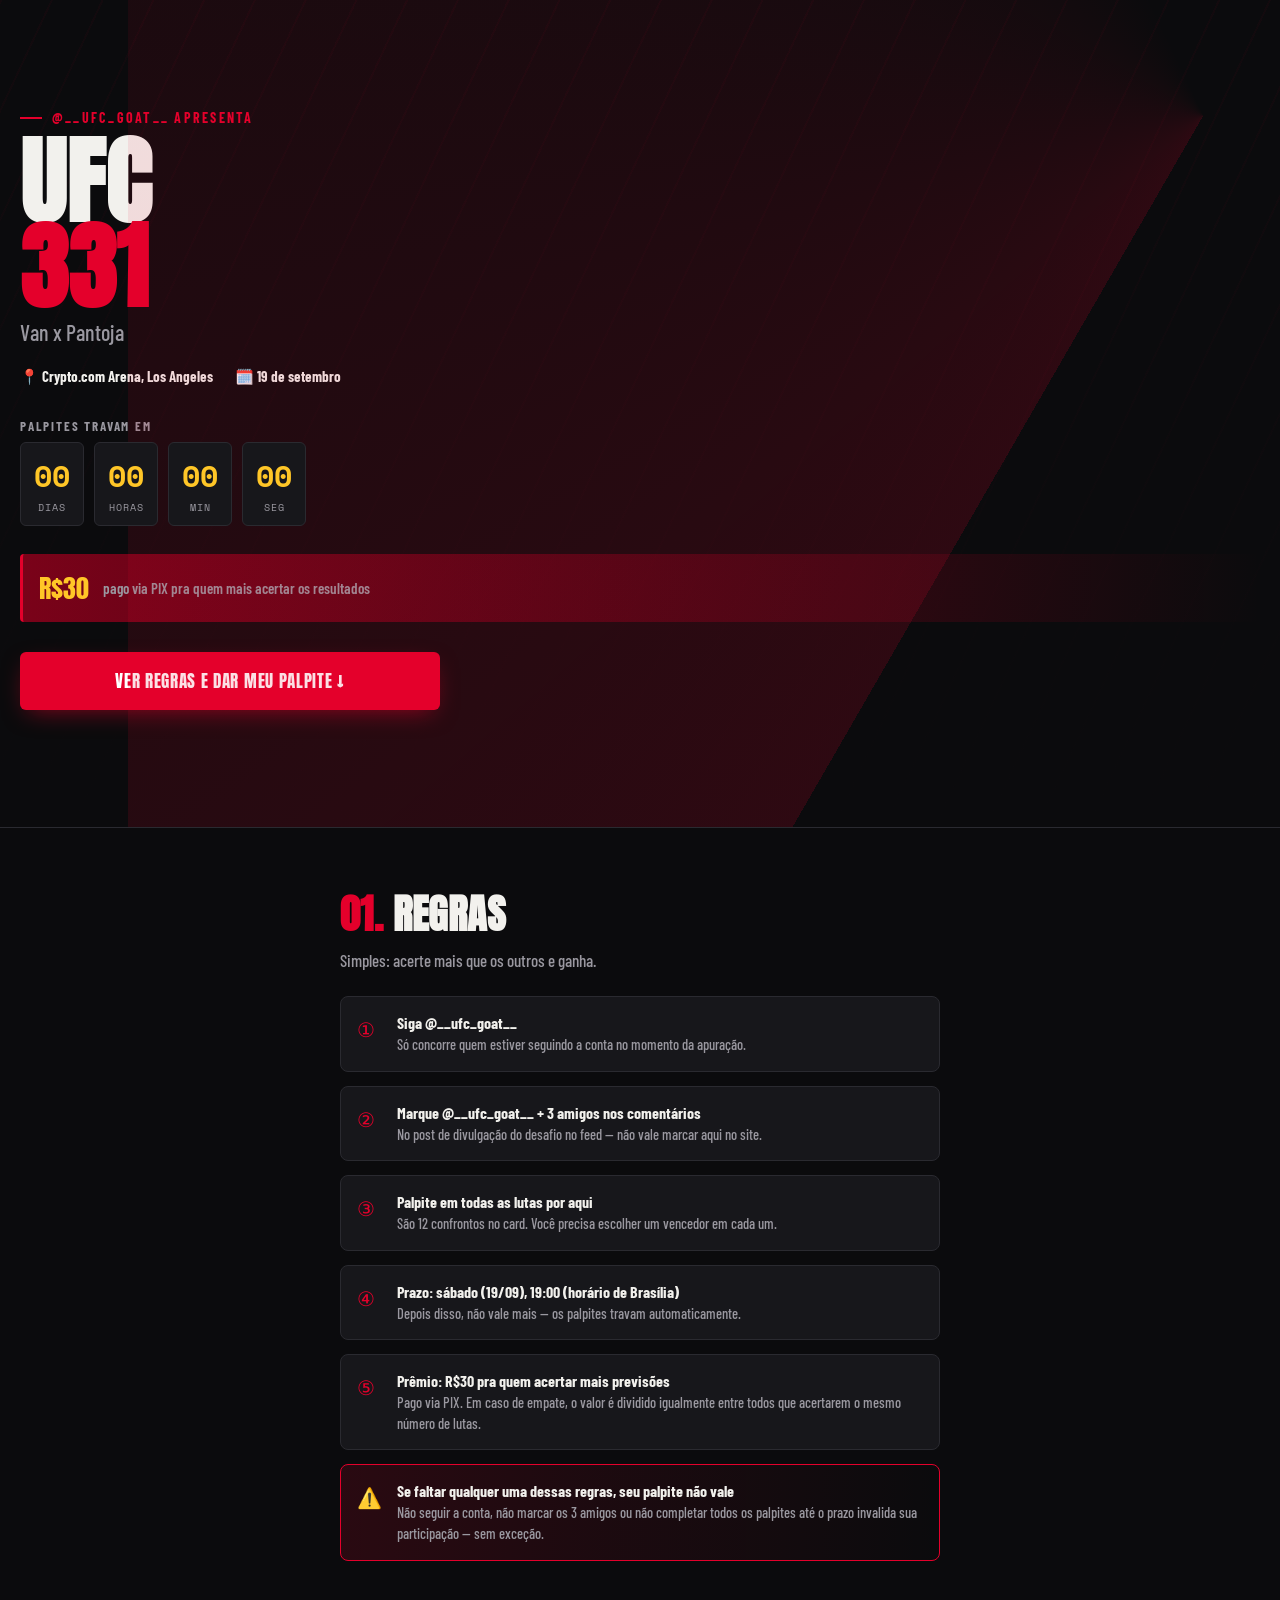
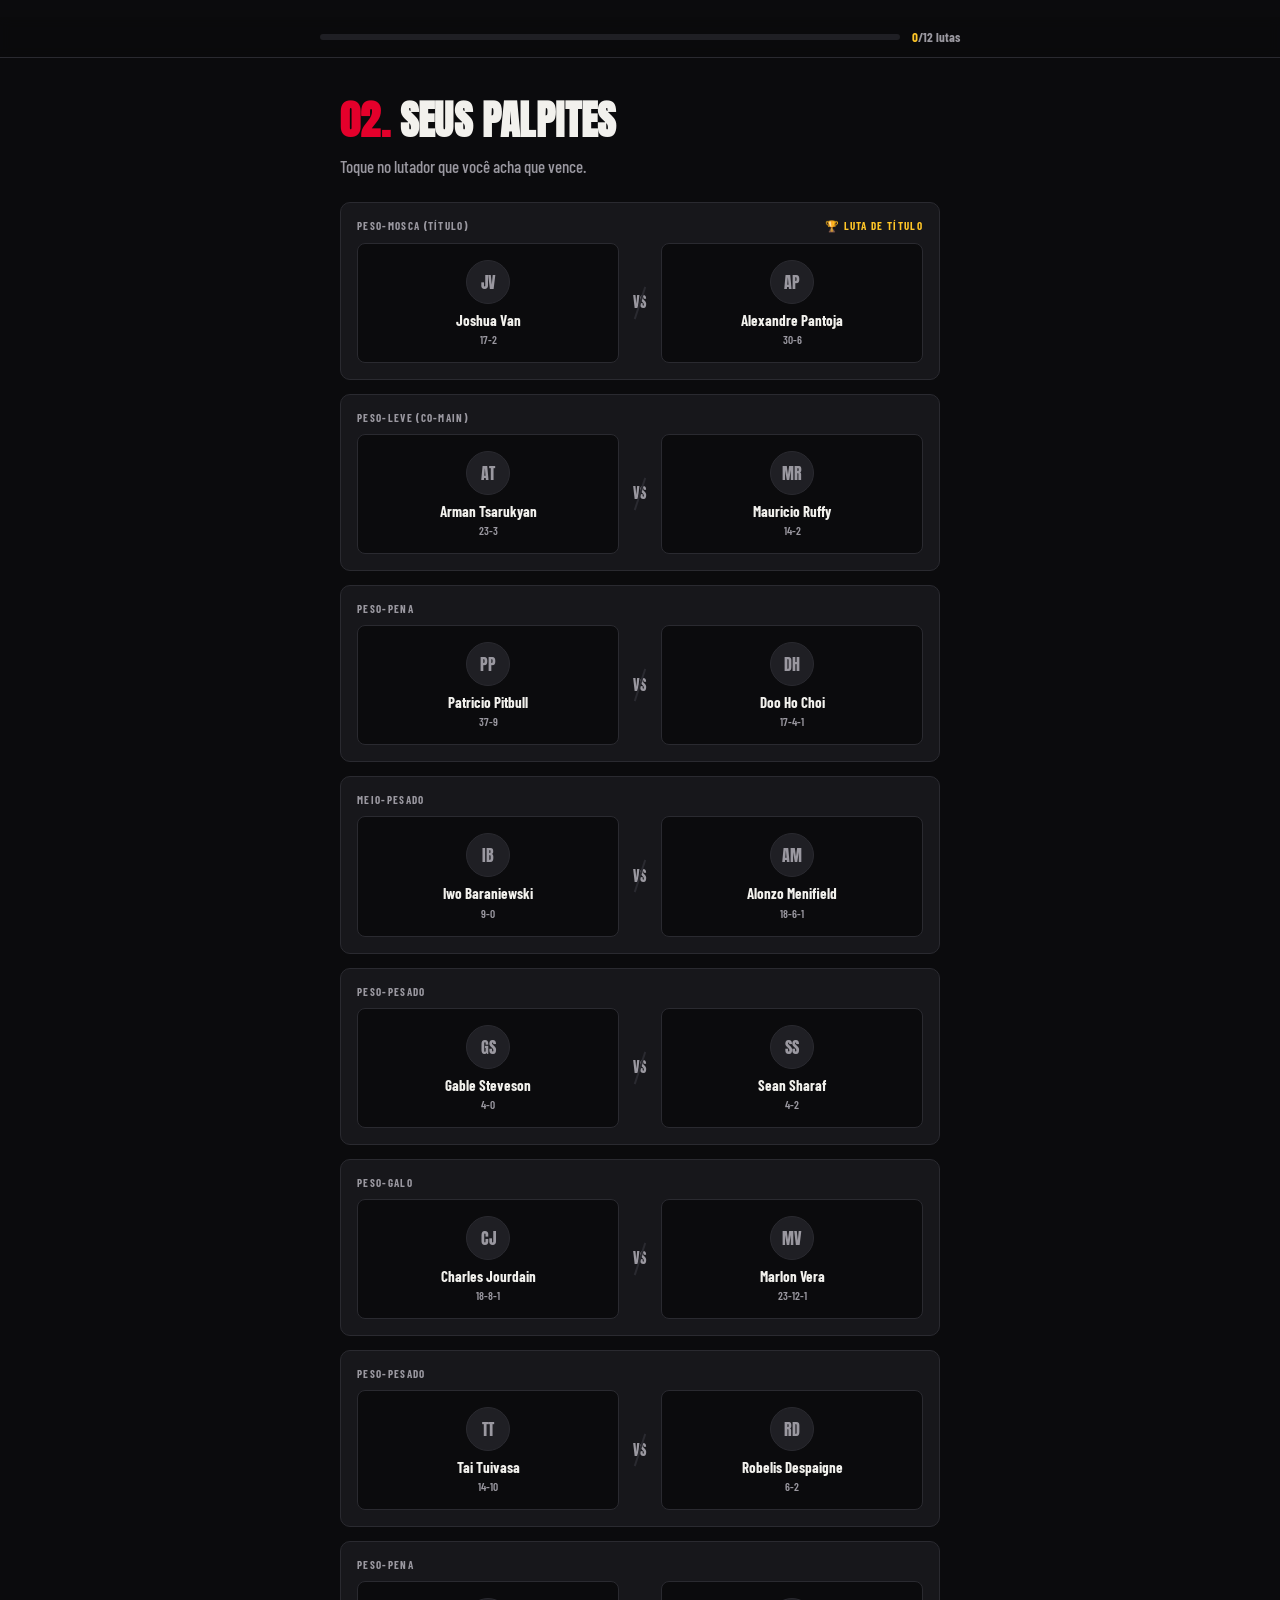
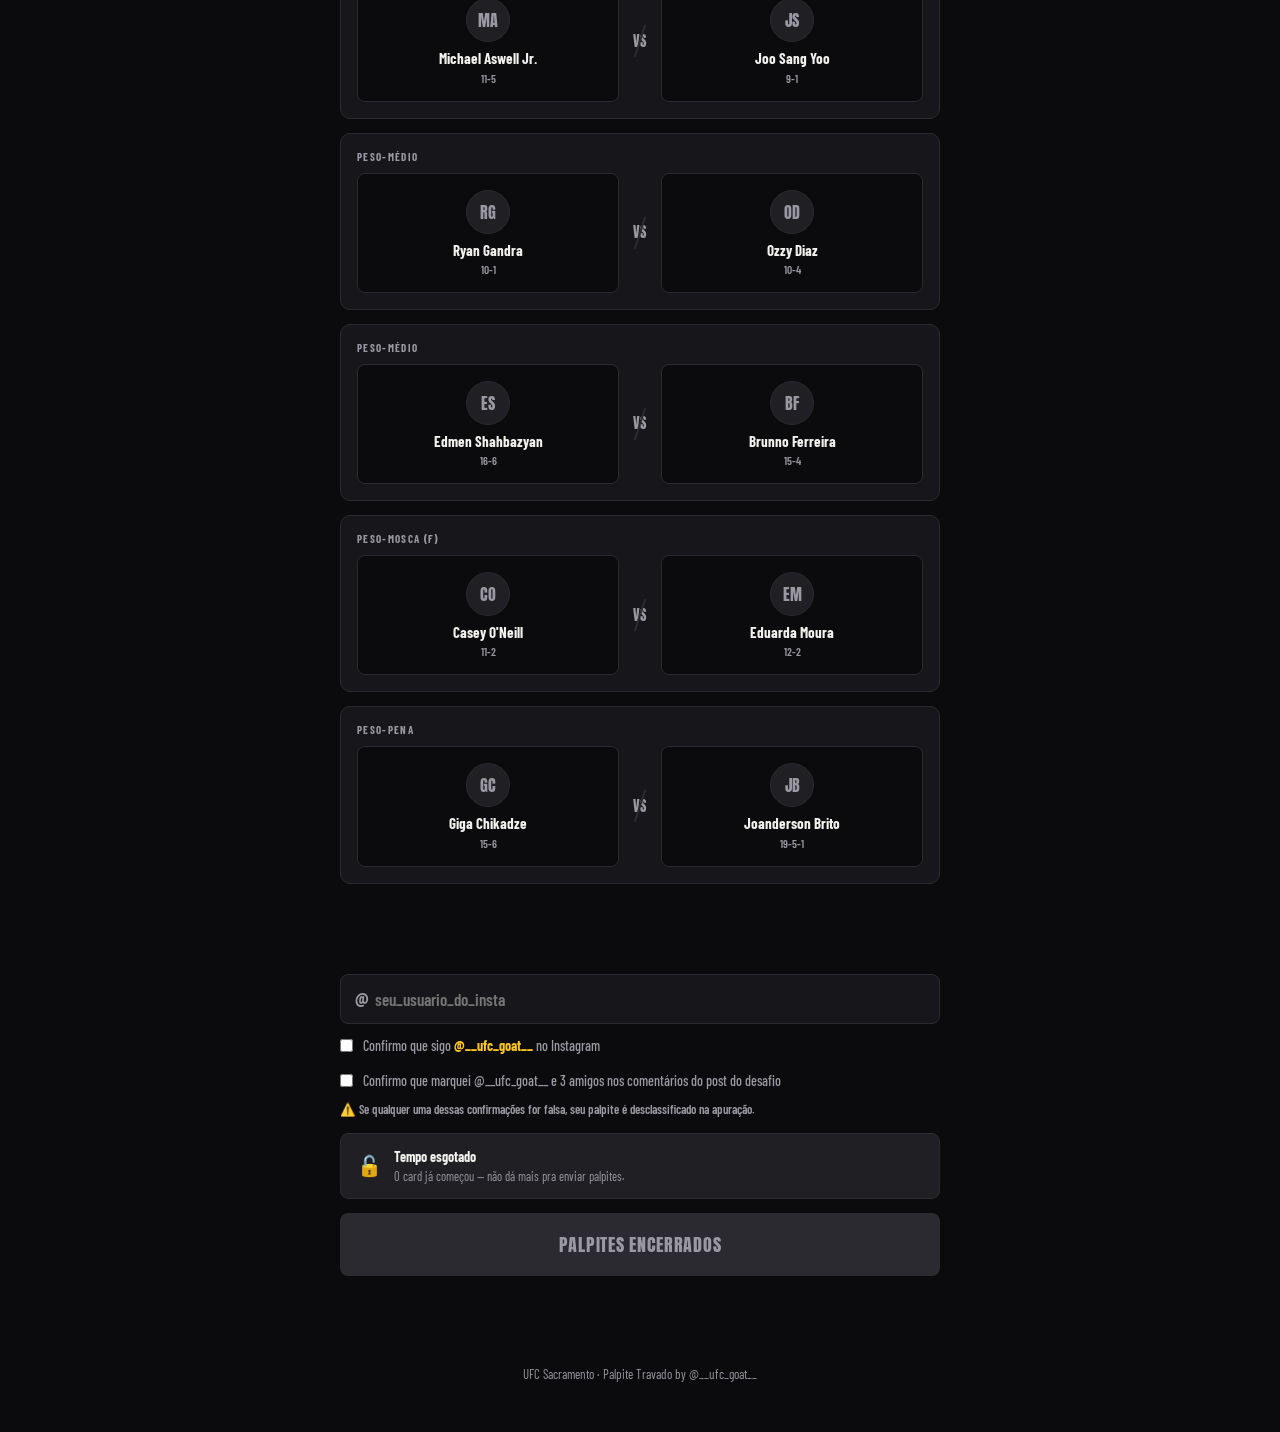
==== index.html @ cd990b6a "ufc 331" ====
<!DOCTYPE html>
<html lang="pt-BR">
<head>
<meta charset="UTF-8">
<meta name="viewport" content="width=device-width, initial-scale=1.0">
<title>UFC Sacramento — Palpite Travado</title>
<link rel="preconnect" href="https://fonts.googleapis.com">
<link href="https://fonts.googleapis.com/css2?family=Anton&family=Barlow+Condensed:wght@400;500;600;700&family=Space+Mono:wght@400;700&display=swap" rel="stylesheet">
<style>
  :root{
    --bg:#0B0B0D;
    --surface:#17171B;
    --surface-raised:#1F1F24;
    --red:#E4002B;
    --red-dim:#7A0219;
    --gold:#FFC627;
    --text:#F2F1ED;
    --text-dim:#9A98A0;
    --border:#2A2A30;
  }
  *{box-sizing:border-box; margin:0; padding:0;}
  html,body{background:var(--bg); color:var(--text); font-family:'Barlow Condensed', sans-serif; overflow-x:hidden;}
  .display{font-family:'Anton', sans-serif; text-transform:uppercase; letter-spacing:0.01em;}
  .mono{font-family:'Space Mono', monospace;}
  .hero{
    position:relative; min-height:92vh; display:flex; flex-direction:column; justify-content:center;
    padding:32px 20px 40px;
    background:
      linear-gradient(180deg, rgba(11,11,13,0.4) 0%, rgba(11,11,13,0.95) 78%, var(--bg) 100%),
      repeating-linear-gradient(115deg, rgba(228,0,43,0.06) 0px, rgba(228,0,43,0.06) 2px, transparent 2px, transparent 46px);
    border-bottom:1px solid var(--border); overflow:hidden;
  }
  .hero::before{
    content:""; position:absolute; top:-40%; right:-30%; width:120%; height:180%;
    background:conic-gradient(from 210deg at 70% 30%, rgba(228,0,43,0.16), transparent 35%);
    pointer-events:none;
  }
  .eyebrow{display:flex; align-items:center; gap:10px; color:var(--red); font-weight:700; font-size:14px; letter-spacing:0.16em; text-transform:uppercase; margin-bottom:14px;}
  .eyebrow::before{content:""; width:22px; height:2px; background:var(--red);}
  .hero h1{font-size:clamp(52px, 15vw, 96px); line-height:0.88; color:var(--text);}
  .hero h1 span{color:var(--red);}
  .hero-sub{font-size:clamp(18px,4.2vw,22px); color:var(--text-dim); margin-top:10px; max-width:480px; font-weight:500;}
  .hero-meta{display:flex; flex-wrap:wrap; gap:10px 22px; margin-top:22px; font-size:15px; color:var(--text-dim); font-weight:600;}
  .hero-meta b{color:var(--text); font-weight:700;}
  .countdown-block{margin-top:32px;}
  .countdown-label{font-size:13px; letter-spacing:0.14em; color:var(--text-dim); text-transform:uppercase; margin-bottom:8px; font-weight:700;}
  .countdown{display:flex; gap:10px;}
  .cd-unit{background:var(--surface); border:1px solid var(--border); border-radius:6px; padding:10px 4px; text-align:center; min-width:64px; position:relative;}
  .cd-unit .num{font-size:30px; font-weight:700; color:var(--gold);}
  .cd-unit .lbl{font-size:10px; color:var(--text-dim); letter-spacing:0.1em; text-transform:uppercase; margin-top:2px;}
  .prize-strip{margin-top:28px; display:flex; align-items:center; gap:14px; background:linear-gradient(90deg, var(--red-dim), transparent); border-left:3px solid var(--red); padding:14px 16px; border-radius:4px;}
  .prize-strip .amt{font-family:'Anton',sans-serif; font-size:26px; color:var(--gold);}
  .prize-strip .txt{font-size:15px; color:var(--text-dim); font-weight:600;}
  .cta-scroll{margin-top:30px; background:var(--red); color:#fff; border:none; border-radius:6px; font-family:'Anton', sans-serif; text-transform:uppercase; letter-spacing:0.04em; font-size:17px; padding:16px 22px; width:100%; max-width:420px; cursor:pointer; transition:transform .15s ease, box-shadow .15s ease; box-shadow:0 8px 24px -8px rgba(228,0,43,0.6);}
  .cta-scroll:active{transform:scale(0.98);}
  .section{padding:56px 20px; max-width:640px; margin:0 auto;}
  .section-title{font-size:clamp(30px,7vw,40px); margin-bottom:6px;}
  .section-title .n{color:var(--red);}
  .section-desc{color:var(--text-dim); font-size:17px; margin-bottom:26px; font-weight:500;}
  .rules-list{list-style:none; display:flex; flex-direction:column; gap:14px;}
  .rules-list li{display:flex; gap:14px; background:var(--surface); border:1px solid var(--border); border-radius:8px; padding:16px;}
  .rules-list .ico{font-family:'Anton',sans-serif; color:var(--red); font-size:20px; min-width:26px;}
  .rules-list .body b{display:block; font-size:16px; margin-bottom:2px; font-weight:700;}
  .rules-list .body span{font-size:14.5px; color:var(--text-dim); font-weight:500; line-height:1.35;}
  .progress-bar-wrap{position:sticky; top:0; z-index:20; background:rgba(11,11,13,0.92); backdrop-filter:blur(6px); padding:12px 20px; border-bottom:1px solid var(--border);}
  .progress-bar-inner{max-width:640px; margin:0 auto; display:flex; align-items:center; gap:12px;}
  .progress-track{flex:1; height:6px; background:var(--surface-raised); border-radius:3px; overflow:hidden;}
  .progress-fill{height:100%; background:linear-gradient(90deg, var(--red), var(--gold)); width:0%; transition:width .3s ease;}
  .progress-count{font-size:13px; font-weight:700; color:var(--text-dim); white-space:nowrap;}
  .progress-count b{color:var(--gold);}
  .fight-card{background:var(--surface); border:1px solid var(--border); border-radius:10px; padding:16px; margin-bottom:14px;}
  .fight-tag{font-size:11px; letter-spacing:0.12em; text-transform:uppercase; color:var(--text-dim); font-weight:700; margin-bottom:10px; display:flex; justify-content:space-between;}
  .fight-tag .title-belt{color:var(--gold);}
  .matchup{display:grid; grid-template-columns:1fr auto 1fr; align-items:center; gap:8px;}
  .fighter{border:1px solid var(--border); background:var(--bg); border-radius:8px; padding:16px 10px; text-align:center; cursor:pointer; transition:all .15s ease; position:relative;}
  .fighter .initial{width:44px; height:44px; border-radius:50%; background:var(--surface-raised); display:flex; align-items:center; justify-content:center; margin:0 auto 8px; font-family:'Anton',sans-serif; font-size:16px; color:var(--text-dim); border:1px solid var(--border);}
  .fighter .name{font-size:15px; font-weight:700; line-height:1.15;}
  .fighter .rec{font-size:11.5px; color:var(--text-dim); margin-top:3px; font-weight:600;}
  .fighter.selected{border-color:var(--red); background:linear-gradient(180deg, rgba(228,0,43,0.14), rgba(228,0,43,0.02));}
  .fighter.selected .initial{background:var(--red); color:#fff; border-color:var(--red);}
  .fighter.selected::after{content:"✓ PALPITE"; position:absolute; top:-9px; left:50%; transform:translateX(-50%); background:var(--red); color:#fff; font-size:9.5px; font-weight:700; letter-spacing:0.08em; padding:2px 7px; border-radius:10px;}
  .vs-divider{font-family:'Anton',sans-serif; font-size:14px; color:var(--text-dim); position:relative; width:26px; height:26px; display:flex; align-items:center; justify-content:center;}
  .vs-slash{position:absolute; width:2px; height:34px; background:var(--border); transform:rotate(18deg); transition:all .2s ease;}
  .fight-card.picked-a .vs-slash{background:var(--red); transform:rotate(18deg) translateX(-6px); box-shadow:0 0 10px rgba(228,0,43,0.6);}
  .fight-card.picked-b .vs-slash{background:var(--red); transform:rotate(18deg) translateX(6px); box-shadow:0 0 10px rgba(228,0,43,0.6);}
  .submit-section{padding:20px; max-width:640px; margin:0 auto 40px;}
  .handle-field{background:var(--surface); border:1px solid var(--border); border-radius:8px; display:flex; align-items:center; padding:0 14px; margin-bottom:12px;}
  .handle-field span{color:var(--text-dim); font-weight:700; font-size:18px;}
  .handle-field input{flex:1; background:transparent; border:none; outline:none; color:var(--text); font-size:17px; padding:14px 6px; font-family:'Barlow Condensed', sans-serif; font-weight:600;}
  .follow-check{display:flex; align-items:flex-start; gap:10px; margin-bottom:16px; font-size:14px; color:var(--text-dim); font-weight:500; line-height:1.4;}
  .follow-check input{margin-top:3px; accent-color:var(--red);}
  .follow-check a{color:var(--gold); font-weight:700; text-decoration:none;}
  .lock-bar{display:flex; align-items:center; gap:12px; background:var(--surface-raised); border:1px solid var(--border); border-radius:8px; padding:14px 16px; margin-bottom:14px; transition:all .25s ease;}
  .lock-bar.locked{border-color:var(--red); background:linear-gradient(90deg, rgba(228,0,43,0.16), transparent);}
  .lock-icon{font-size:20px;}
  .lock-text b{display:block; font-size:14px; font-weight:700;}
  .lock-text span{font-size:12.5px; color:var(--text-dim);}
  .submit-btn{width:100%; background:var(--border); color:var(--text-dim); border:none; border-radius:8px; font-family:'Anton',sans-serif; text-transform:uppercase; letter-spacing:0.04em; font-size:18px; padding:18px; cursor:not-allowed; transition:all .2s ease;}
  .submit-btn.ready{background:var(--red); color:#fff; cursor:pointer; box-shadow:0 8px 24px -8px rgba(228,0,43,0.6);}
  .submit-btn.ready:active{transform:scale(0.98);}
  .confirm-box{display:none; text-align:center; padding:30px 20px; background:var(--surface); border:1px solid var(--red); border-radius:10px; margin-top:16px;}
  .confirm-box.show{display:block;}
  .confirm-box .big{font-family:'Anton',sans-serif; font-size:26px; color:var(--gold); margin-bottom:8px;}
  .confirm-box p{color:var(--text-dim); font-size:15px; margin-bottom:4px;}
  footer{text-align:center; padding:30px 20px 50px; color:var(--text-dim); font-size:13px;}
  .admin-link{display:inline-block; margin-top:14px; color:var(--text-dim); font-size:12px; text-decoration:underline; cursor:pointer; background:none; border:none;}
  .admin-panel{display:none; max-width:640px; margin:0 auto 40px; padding:0 20px;}
  .admin-panel.show{display:block;}
  .admin-panel textarea{width:100%; min-height:200px; background:var(--surface); color:var(--text); border:1px solid var(--border); border-radius:8px; padding:12px; font-family:'Space Mono',monospace; font-size:12px;}
  .admin-panel button{margin-top:10px; background:var(--surface-raised); color:var(--text); border:1px solid var(--border); border-radius:6px; padding:10px 16px; font-weight:700; cursor:pointer; font-family:'Barlow Condensed',sans-serif;}
  .result-fight{background:var(--surface); border:1px solid var(--border); border-radius:8px; padding:12px 14px; margin-bottom:8px;}
  .result-fight .rf-label{font-size:12.5px; color:var(--text-dim); font-weight:700; margin-bottom:8px;}
  .result-options{display:flex; gap:8px;}
  .result-options label{flex:1; display:flex; align-items:center; gap:6px; background:var(--bg); border:1px solid var(--border); border-radius:6px; padding:8px 10px; font-size:14px; font-weight:600; cursor:pointer;}
  .result-options input{accent-color:var(--red);}
  .result-options label.chosen{border-color:var(--gold); color:var(--gold);}
  .ranking-table{width:100%; border-collapse:collapse; font-size:14px; margin-top:10px;}
  .ranking-table th, .ranking-table td{text-align:left; padding:8px 10px; border-bottom:1px solid var(--border);}
  .ranking-table th{color:var(--text-dim); font-size:11.5px; letter-spacing:0.06em; text-transform:uppercase;}
  .ranking-table tr.leader td{color:var(--gold); font-weight:700;}
  .ranking-table tr.dq td{color:var(--text-dim); text-decoration:line-through; opacity:0.6;}
  .ranking-table td.pos{font-family:'Space Mono',monospace;}
  .dq-tag{font-size:10px; background:var(--red-dim); color:#fff; padding:1px 6px; border-radius:8px; margin-left:6px; text-decoration:none; display:inline-block;}
</style>
</head>
<body>

<section class="hero" id="hero">
  <div class="eyebrow">@__ufc_goat__ apresenta</div>
  <h1 class="display" id="eventTitle">UFC<br><span>330</span></h1>
  <div class="hero-sub" id="eventMatchup">Makhachev x Machado Garry</div>
  <div class="hero-meta">
    <span>📍 <b id="eventVenue">Xfinity Mobile Arena, Philadelphia</b></span>
    <span>🗓️ <b id="eventDate">15 de agosto</b></span>
  </div>
  <div class="countdown-block">
    <div class="countdown-label">Palpites travam em</div>
    <div class="countdown mono">
      <div class="cd-unit"><div class="num" id="cd-d">00</div><div class="lbl">dias</div></div>
      <div class="cd-unit"><div class="num" id="cd-h">00</div><div class="lbl">horas</div></div>
      <div class="cd-unit"><div class="num" id="cd-m">00</div><div class="lbl">min</div></div>
      <div class="cd-unit"><div class="num" id="cd-s">00</div><div class="lbl">seg</div></div>
    </div>
  </div>
  <div class="prize-strip">
    <div class="amt" id="prizeAmount">R$500</div>
    <div class="txt">pago via PIX pra quem mais acertar os resultados</div>
  </div>
  <button class="cta-scroll" onclick="document.getElementById('regras').scrollIntoView({behavior:'smooth'})">
    Ver regras e dar meu palpite ↓
  </button>
</section>

<section class="section" id="regras">
  <h2 class="section-title display"><span class="n">01.</span> Regras</h2>
  <p class="section-desc">Simples: acerte mais que os outros e ganha.</p>
  <ul class="rules-list">
    <li><span class="ico">①</span><div class="body"><b>Siga @__ufc_goat__</b><span>Só concorre quem estiver seguindo a conta no momento da apuração.</span></div></li>
    <li><span class="ico">②</span><div class="body"><b>Marque @__ufc_goat__ + 3 amigos nos comentários</b><span>No post de divulgação do desafio no feed — não vale marcar aqui no site.</span></div></li>
    <li><span class="ico">③</span><div class="body"><b>Palpite em todas as lutas por aqui</b><span id="rulesFightCount">São 12 confrontos no card. Você precisa escolher um vencedor em cada um.</span></div></li>
    <li><span class="ico">④</span><div class="body"><b id="rulesDeadlineTitle">Prazo: sábado (15/08), 12:00 (horário de Brasília)</b><span>Depois disso, não vale mais — os palpites travam automaticamente.</span></div></li>
    <li><span class="ico">⑤</span><div class="body"><b id="rulesPrizeTitle">Prêmio: R$30 pra quem acertar mais previsões</b><span>Pago via PIX. Em caso de empate, o valor é dividido igualmente entre todos que acertarem o mesmo número de lutas.</span></div></li>
  </ul>
  <ul class="rules-list" style="margin-top:14px;">
    <li style="border-color:var(--red); background:linear-gradient(90deg, rgba(228,0,43,0.14), transparent);">
      <span class="ico">⚠️</span>
      <div class="body"><b>Se faltar qualquer uma dessas regras, seu palpite não vale</b><span>Não seguir a conta, não marcar os 3 amigos ou não completar todos os palpites até o prazo invalida sua participação — sem exceção.</span></div>
    </li>
  </ul>
</section>

<div class="progress-bar-wrap">
  <div class="progress-bar-inner">
    <div class="progress-track"><div class="progress-fill" id="progressFill"></div></div>
    <div class="progress-count" id="progressCount"><b>0</b>/9 lutas</div>
  </div>
</div>

<section class="section" style="padding-top:32px;">
  <h2 class="section-title display"><span class="n">02.</span> Seus palpites</h2>
  <p class="section-desc">Toque no lutador que você acha que vence.</p>
  <div id="fightsContainer"></div>
</section>

<section class="submit-section">
  <div class="handle-field">
    <span>@</span>
    <input type="text" id="igHandle" placeholder="seu_usuario_do_insta" autocomplete="off">
  </div>
  <label class="follow-check">
    <input type="checkbox" id="followCheck">
    <span>Confirmo que sigo <a href="https://instagram.com/__ufc_goat__" target="_blank">@__ufc_goat__</a> no Instagram</span>
  </label>
  <label class="follow-check">
    <input type="checkbox" id="tagCheck">
    <span>Confirmo que marquei @__ufc_goat__ e 3 amigos nos comentários do post do desafio</span>
  </label>
  <p style="font-size:12.5px; color:var(--text-dim); font-weight:600; margin:-6px 0 16px;">⚠️ Se qualquer uma dessas confirmações for falsa, seu palpite é desclassificado na apuração.</p>
  <div class="lock-bar" id="lockBar">
    <span class="lock-icon" id="lockIcon">🔓</span>
    <div class="lock-text">
      <b id="lockTitle">Faltam palpites</b>
      <span id="lockSub">Escolha um vencedor em cada luta pra destravar o envio</span>
    </div>
  </div>
  <button class="submit-btn" id="submitBtn" disabled>Enviar palpites</button>
  <div class="confirm-box" id="confirmBox">
    <div class="big display">PALPITE TRAVADO ✅</div>
    <p>Boa sorte, <b id="confirmHandle"></b>!</p>
    <p>Guarda o print disso aí — é o seu comprovante.</p>
  </div>
</section>

<footer>
  UFC Sacramento · Palpite Travado by @__ufc_goat__
</footer>

<div class="admin-panel" id="adminPanel">
  <h3 class="section-title display" style="font-size:22px;">Painel do organizador</h3>
  <p class="section-desc" style="font-size:14px;">Os dados ficam salvos na sua planilha do Google Sheets (aba "Palpites"). Essa senha protege o acesso, mas evite compartilhar o link com <code>?admin=1</code> com qualquer pessoa.</p>
  <button onclick="loadAdminData()">Ver todos os palpites (bruto)</button>
  <textarea id="adminOutput" readonly placeholder="Clique em carregar..."></textarea>
  <h4 class="display" style="font-size:18px; margin-top:26px; margin-bottom:4px;">Resultados oficiais</h4>
  <p style="font-size:13.5px; color:var(--text-dim); margin-bottom:12px;">Depois que as lutas acabarem, marque quem venceu cada uma. Só assim dá pra calcular o ranking.</p>
  <div id="resultsForm"></div>
  <button onclick="saveResults()">Salvar resultados</button>
  <button onclick="calcRanking()" style="margin-left:8px;">Calcular ranking</button>
  <div id="rankingOutput" style="margin-top:16px;"></div>
</div>

<script>
const WEBAPP_URL = "https://script.google.com/macros/s/AKfycbx7gQR0kDe4og_hTSI0nroUQ88uL6zNIYvV-0Fi9tVPgYd5tAWsDS9T-tZdRWZq1wlkOw/exec";


const EVENT = {
  id: "UFC331",
  titleLine1: "UFC",
  titleLine2: "331",
  matchupLabel: "Van x Pantoja",
  venue: "Crypto.com Arena, Los Angeles",
  dateLabel: "19 de setembro",
  lockTimestamp: "2026-09-19T22:00:00Z", // sábado 19/09, 19h de Brasília (6pm ET, início dos prelims)
  deadlineLabel: "sábado (19/09), 19:00 (horário de Brasília)",
  prizeAmount: "R$30",
  adminPinHash: "a4c42a3f5f7103ddb1042c34864a1bd8e7854308d80ab8b4bf41eb46ad62b3dc",
  fights: [
    { id:"f1",  title:true,  weight:"Peso-Mosca (Título)",   a:{name:"Joshua Van", rec:"17-2"},           b:{name:"Alexandre Pantoja", rec:"30-6"} },
    { id:"f2",  title:false, weight:"Peso-Leve (Co-Main)",   a:{name:"Arman Tsarukyan", rec:"23-3"},      b:{name:"Mauricio Ruffy", rec:"14-2"} },
    { id:"f3",  title:false, weight:"Peso-Pena",             a:{name:"Patricio Pitbull", rec:"37-9"},     b:{name:"Doo Ho Choi", rec:"17-4-1"} },
    { id:"f4",  title:false, weight:"Meio-Pesado",           a:{name:"Iwo Baraniewski", rec:"9-0"},       b:{name:"Alonzo Menifield", rec:"18-6-1"} },
    { id:"f5",  title:false, weight:"Peso-Pesado",           a:{name:"Gable Steveson", rec:"4-0"},        b:{name:"Sean Sharaf", rec:"4-2"} },
    { id:"f6",  title:false, weight:"Peso-Galo",             a:{name:"Charles Jourdain", rec:"18-8-1"},   b:{name:"Marlon Vera", rec:"23-12-1"} },
    { id:"f7",  title:false, weight:"Peso-Pesado",           a:{name:"Tai Tuivasa", rec:"14-10"},         b:{name:"Robelis Despaigne", rec:"6-2"} },
    { id:"f8",  title:false, weight:"Peso-Pena",             a:{name:"Michael Aswell Jr.", rec:"11-5"},   b:{name:"Joo Sang Yoo", rec:"9-1"} },
    { id:"f9",  title:false, weight:"Peso-Médio",            a:{name:"Ryan Gandra", rec:"10-1"},          b:{name:"Ozzy Diaz", rec:"10-4"} },
    { id:"f10", title:false, weight:"Peso-Médio",            a:{name:"Edmen Shahbazyan", rec:"16-6"},     b:{name:"Brunno Ferreira", rec:"15-4"} },
    { id:"f11", title:false, weight:"Peso-Mosca (F)",        a:{name:"Casey O'Neill", rec:"11-2"},        b:{name:"Eduarda Moura", rec:"12-2"} },
    { id:"f12", title:false, weight:"Peso-Pena",             a:{name:"Giga Chikadze", rec:"15-6"},        b:{name:"Joanderson Brito", rec:"19-5-1"} }
  ]
};

document.getElementById('eventTitle').innerHTML = EVENT.titleLine1 + '<br><span>' + EVENT.titleLine2 + '</span>';
document.getElementById('eventMatchup').textContent = EVENT.matchupLabel;
document.getElementById('eventVenue').textContent = EVENT.venue;
document.getElementById('eventDate').textContent = EVENT.dateLabel;
document.getElementById('prizeAmount').textContent = EVENT.prizeAmount;
document.getElementById('rulesFightCount').textContent = 'São ' + EVENT.fights.length + ' confrontos no card. Você precisa escolher um vencedor em cada um.';
document.getElementById('rulesDeadlineTitle').textContent = 'Prazo: ' + EVENT.deadlineLabel;
document.getElementById('rulesPrizeTitle').textContent = 'Prêmio: ' + EVENT.prizeAmount + ' pra quem acertar mais previsões';
document.getElementById('progressCount').innerHTML = '<b>0</b>/' + EVENT.fights.length + ' lutas';

if(WEBAPP_URL.includes('COLE_AQUI')){
  console.warn('⚠️ WEBAPP_URL não configurada.');
}

function initials(name){
  return name.split(' ').map(w=>w[0]).slice(0,2).join('').toUpperCase();
}

function tickCountdown(){
  const target = new Date(EVENT.lockTimestamp).getTime();
  const now = Date.now();
  const diff = Math.max(0, target - now);
  const d = Math.floor(diff/86400000);
  const h = Math.floor((diff%86400000)/3600000);
  const m = Math.floor((diff%3600000)/60000);
  const s = Math.floor((diff%60000)/1000);
  document.getElementById('cd-d').textContent = String(d).padStart(2,'0');
  document.getElementById('cd-h').textContent = String(h).padStart(2,'0');
  document.getElementById('cd-m').textContent = String(m).padStart(2,'0');
  document.getElementById('cd-s').textContent = String(s).padStart(2,'0');
  if(diff<=0) lockEverything();
}
let locked = Date.now() > new Date(EVENT.lockTimestamp).getTime();

setInterval(tickCountdown, 1000);
tickCountdown();

function lockEverything(){
  locked = true;
  document.querySelectorAll('.fighter').forEach(f=>f.style.pointerEvents='none');
  const btn = document.getElementById('submitBtn');
  btn.disabled = true;
  btn.textContent = 'Palpites encerrados';
  document.getElementById('lockTitle').textContent = 'Tempo esgotado';
  document.getElementById('lockSub').textContent = 'O card já começou — não dá mais pra enviar palpites.';
}

const picks = {};
const container = document.getElementById('fightsContainer');

EVENT.fights.forEach(fight=>{
  const card = document.createElement('div');
  card.className = 'fight-card';
  card.id = 'card-' + fight.id;
  card.innerHTML = `
    <div class="fight-tag">
      <span>${fight.weight}</span>
      <span class="${fight.title ? 'title-belt' : ''}">${fight.title ? '🏆 LUTA DE TÍTULO' : ''}</span>
    </div>
    <div class="matchup">
      <div class="fighter" data-fight="${fight.id}" data-side="a">
        <div class="initial">${initials(fight.a.name)}</div>
        <div class="name">${fight.a.name}</div>
        <div class="rec">${fight.a.rec || ''}</div>
      </div>
      <div class="vs-divider display">
        <div class="vs-slash"></div>
        VS
      </div>
      <div class="fighter" data-fight="${fight.id}" data-side="b">
        <div class="initial">${initials(fight.b.name)}</div>
        <div class="name">${fight.b.name}</div>
        <div class="rec">${fight.b.rec || ''}</div>
      </div>
    </div>
  `;
  container.appendChild(card);
});

container.addEventListener('click', (e)=>{
  if(locked) return;
  const fighterEl = e.target.closest('.fighter');
  if(!fighterEl) return;
  const fightId = fighterEl.dataset.fight;
  const side = fighterEl.dataset.side;
  picks[fightId] = side;

  const card = document.getElementById('card-' + fightId);
  card.querySelectorAll('.fighter').forEach(f=>f.classList.remove('selected'));
  fighterEl.classList.add('selected');
  card.classList.remove('picked-a','picked-b');
  card.classList.add(side === 'a' ? 'picked-a' : 'picked-b');

  updateProgress();
});

function updateProgress(){
  const total = EVENT.fights.length;
  const done = Object.keys(picks).length;
  document.getElementById('progressFill').style.width = (done/total*100) + '%';
  document.getElementById('progressCount').innerHTML = '<b>' + done + '</b>/' + total + ' lutas';
  updateLockState();
}

function updateLockState(){
  const total = EVENT.fights.length;
  const done = Object.keys(picks).length;
  const handle = document.getElementById('igHandle').value.trim();
  const follows = document.getElementById('followCheck').checked;
  const tagged = document.getElementById('tagCheck').checked;
  const allPicked = done === total;

  const lockBar = document.getElementById('lockBar');
  const lockIcon = document.getElementById('lockIcon');
  const lockTitle = document.getElementById('lockTitle');
  const lockSub = document.getElementById('lockSub');
  const btn = document.getElementById('submitBtn');

  if(!allPicked){
    lockBar.classList.remove('locked');
    lockIcon.textContent = '🔓';
    lockTitle.textContent = 'Faltam palpites';
    lockSub.textContent = (total-done) + ' luta(s) sem palpite ainda';
    btn.classList.remove('ready'); btn.disabled = true; btn.textContent = 'Enviar palpites';
    return;
  }
  if(!handle || !follows || !tagged){
    lockBar.classList.remove('locked');
    lockIcon.textContent = '🔓';
    lockTitle.textContent = 'Quase lá';
    lockSub.textContent = !handle ? 'Coloca seu @ do Instagram' : (!follows ? 'Confirma que segue @__ufc_goat__' : 'Confirma que marcou @__ufc_goat__ e 3 amigos nos comentários');
    btn.classList.remove('ready'); btn.disabled = true; btn.textContent = 'Enviar palpites';
    return;
  }
  lockBar.classList.add('locked');
  lockIcon.textContent = '🔒';
  lockTitle.textContent = 'Palpites travados';
  lockSub.textContent = 'Tudo pronto — hora de enviar';
  btn.classList.add('ready'); btn.disabled = locked; btn.textContent = 'Enviar palpites';
}

document.getElementById('igHandle').addEventListener('input', updateLockState);
document.getElementById('followCheck').addEventListener('change', updateLockState);
document.getElementById('tagCheck').addEventListener('change', updateLockState);

document.getElementById('submitBtn').addEventListener('click', async ()=>{
  if(locked) return;
  const handleRaw = document.getElementById('igHandle').value.trim().replace(/^@/,'');
  const btn = document.getElementById('submitBtn');
  btn.disabled = true;
  btn.textContent = 'Enviando...';

  const entry = {
    handle: handleRaw,
    event: EVENT.id,
    picks: picks,
    confirmouSeguir: document.getElementById('followCheck').checked,
    confirmouMarcarAmigos: document.getElementById('tagCheck').checked,
    submittedAt: new Date().toISOString()
  };

  try{
    const res = await fetch(WEBAPP_URL, {
      method: 'POST',
      headers: { 'Content-Type': 'text/plain;charset=utf-8' },
      body: JSON.stringify({ action: 'palpite', ...entry })
    });
    const json = await res.json();
    if(!json.ok) throw new Error(json.error || 'Falha ao salvar');

    document.getElementById('confirmHandle').textContent = '@' + handleRaw;
    const confirmBox = document.getElementById('confirmBox');
    confirmBox.querySelector('.big').textContent = json.updated ? 'PALPITE ATUALIZADO ✅' : 'PALPITE TRAVADO ✅';
    confirmBox.classList.add('show');
    confirmBox.scrollIntoView({behavior:'smooth', block:'center'});
    btn.textContent = json.updated ? 'Palpite atualizado ✅' : 'Palpite enviado ✅';
  }catch(err){
    btn.disabled = false;
    btn.textContent = 'Enviar palpites';
    alert('Deu ruim ao salvar. Tenta de novo em alguns segundos.');
    console.error(err);
  }
});

let adminUnlocked = false;
let adminSecret = null;

async function sha256(text){
  const buf = await crypto.subtle.digest('SHA-256', new TextEncoder().encode(text));
  return Array.from(new Uint8Array(buf)).map(x=>x.toString(16).padStart(2,'0')).join('');
}

function initAdminAccess(){
  const params = new URLSearchParams(window.location.search);
  if(params.get('admin') !== '1') return;

  const footer = document.querySelector('footer');
  const btn = document.createElement('button');
  btn.className = 'admin-link';
  btn.textContent = 'painel do organizador';
  btn.onclick = toggleAdmin;
  footer.appendChild(document.createElement('br'));
  footer.appendChild(btn);
}
initAdminAccess();

async function toggleAdmin(){
  const panel = document.getElementById('adminPanel');
  if(panel.classList.contains('show')){
    panel.classList.remove('show');
    return;
  }
  if(!adminUnlocked){
    const attempt = prompt('Senha do painel do organizador:');
    if(attempt === null) return;
    const attemptHash = await sha256(attempt);
    if(attemptHash !== EVENT.adminPinHash){
      alert('Senha incorreta.');
      return;
    }
    adminUnlocked = true;
    adminSecret = attempt;
  }
  panel.classList.add('show');
  renderResultsForm();
}

function renderResultsForm(){
  const form = document.getElementById('resultsForm');
  form.innerHTML = EVENT.fights.map(f => `
    <div class="result-fight">
      <div class="rf-label">${f.weight}${f.title ? ' · TÍTULO' : ''}</div>
      <div class="result-options" id="result-${f.id}">
        <label data-side="a"><input type="radio" name="result-${f.id}" value="a"> ${f.a.name}</label>
        <label data-side="b"><input type="radio" name="result-${f.id}" value="b"> ${f.b.name}</label>
      </div>
    </div>
  `).join('');

  form.querySelectorAll('.result-options').forEach(group=>{
    group.addEventListener('change', (e)=>{
      group.querySelectorAll('label').forEach(l=>l.classList.remove('chosen'));
      e.target.closest('label').classList.add('chosen');
    });
  });

  fetch(`${WEBAPP_URL}?action=resultados&secret=${encodeURIComponent(adminSecret)}`)
    .then(r=>r.json())
    .then(json=>{
      if(!json.results) return;
      Object.keys(json.results).forEach(fightId=>{
        const input = form.querySelector(`input[name="result-${fightId}"][value="${json.results[fightId]}"]`);
        if(input){ input.checked = true; input.closest('label').classList.add('chosen'); }
      });
    }).catch(()=>{});
}

async function saveResults(){
  if(!adminUnlocked){ alert('Acesso não autorizado.'); return; }
  const results = {};
  EVENT.fights.forEach(f=>{
    const checked = document.querySelector(`input[name="result-${f.id}"]:checked`);
    if(checked) results[f.id] = checked.value;
  });
  try{
    const res = await fetch(WEBAPP_URL, {
      method: 'POST',
      headers: { 'Content-Type': 'text/plain;charset=utf-8' },
      body: JSON.stringify({ action: 'resultados', secret: adminSecret, results })
    });
    const json = await res.json();
    if(!json.ok) throw new Error(json.error || 'Falha ao salvar');
    alert('Resultados salvos: ' + Object.keys(results).length + '/' + EVENT.fights.length + ' lutas.');
  }catch(err){
    alert('Erro ao salvar resultados: ' + err);
  }
}

async function calcRanking(){
  if(!adminUnlocked){ alert('Acesso não autorizado.'); return; }
  const out = document.getElementById('rankingOutput');
  out.innerHTML = 'Calculando...';

  let results;
  try{
    const r = await fetch(`${WEBAPP_URL}?action=resultados&secret=${encodeURIComponent(adminSecret)}`);
    const json = await r.json();
    results = json.results || {};
  }catch(e){ results = {}; }

  const resolvedCount = Object.keys(results).length;
  if(resolvedCount === 0){
    out.innerHTML = '<p style="color:var(--text-dim); font-size:14px;">Nenhum resultado salvo ainda. Preencha e clique em "Salvar resultados" primeiro.</p>';
    return;
  }

  let entries;
  try{
    const r = await fetch(`${WEBAPP_URL}?action=palpites&secret=${encodeURIComponent(adminSecret)}`);
    const json = await r.json();
    entries = (json.entries || []).filter(e => e.event === EVENT.id);
  }catch(e){ entries = []; }

  if(entries.length === 0){
    out.innerHTML = '<p style="color:var(--text-dim); font-size:14px;">Nenhum palpite encontrado.</p>';
    return;
  }

  const scored = entries.map(entry=>{
    let acertos = 0;
    EVENT.fights.forEach(f=>{
      if(results[f.id] && entry.picks[f.id] === results[f.id]) acertos++;
    });
    const desqualificado = !entry.confirmouSeguir || !entry.confirmouMarcarAmigos;
    return { handle: entry.handle, acertos, desqualificado, totalLutas: EVENT.fights.length };
  });

  scored.sort((a,b)=> b.acertos - a.acertos);

  const maxAcertos = scored.filter(s=>!s.desqualificado).reduce((m,s)=>Math.max(m,s.acertos), -1);

  let html = `<p style="font-size:13px; color:var(--text-dim); margin-bottom:8px;">
    ${resolvedCount}/${EVENT.fights.length} lutas com resultado salvo ${resolvedCount < EVENT.fights.length ? '— ranking ainda parcial' : ''}
  </p>`;
  html += '<table class="ranking-table"><thead><tr><th>#</th><th>@Instagram</th><th>Acertos</th><th></th></tr></thead><tbody>';
  scored.forEach((s, i)=>{
    const isLeader = !s.desqualificado && s.acertos === maxAcertos && maxAcertos >= 0;
    html += `<tr class="${s.desqualificado ? 'dq' : (isLeader ? 'leader' : '')}">
      <td class="pos">${i+1}</td>
      <td>@${s.handle}${s.desqualificado ? '<span class="dq-tag">desclassificado</span>' : ''}</td>
      <td>${s.acertos}/${s.totalLutas}</td>
      <td>${isLeader ? '🏆' : ''}</td>
    </tr>`;
  });
  html += '</tbody></table>';
  out.innerHTML = html;
}

async function loadAdminData(){
  if(!adminUnlocked){ alert('Acesso não autorizado.'); return; }
  const out = document.getElementById('adminOutput');
  out.value = 'Carregando...';
  try{
    const r = await fetch(`${WEBAPP_URL}?action=palpites&secret=${encodeURIComponent(adminSecret)}`);
    const json = await r.json();
    const entries = (json.entries || []).filter(e => e.event === EVENT.id);
    if(entries.length === 0){
      out.value = 'Nenhum palpite encontrado ainda para ' + EVENT.id + '.';
      return;
    }
    out.value = entries.map(e=>JSON.stringify(e)).join('\n\n');
  }catch(err){
    out.value = 'Erro ao carregar: ' + err;
  }
}
</script>
</body>
</html>
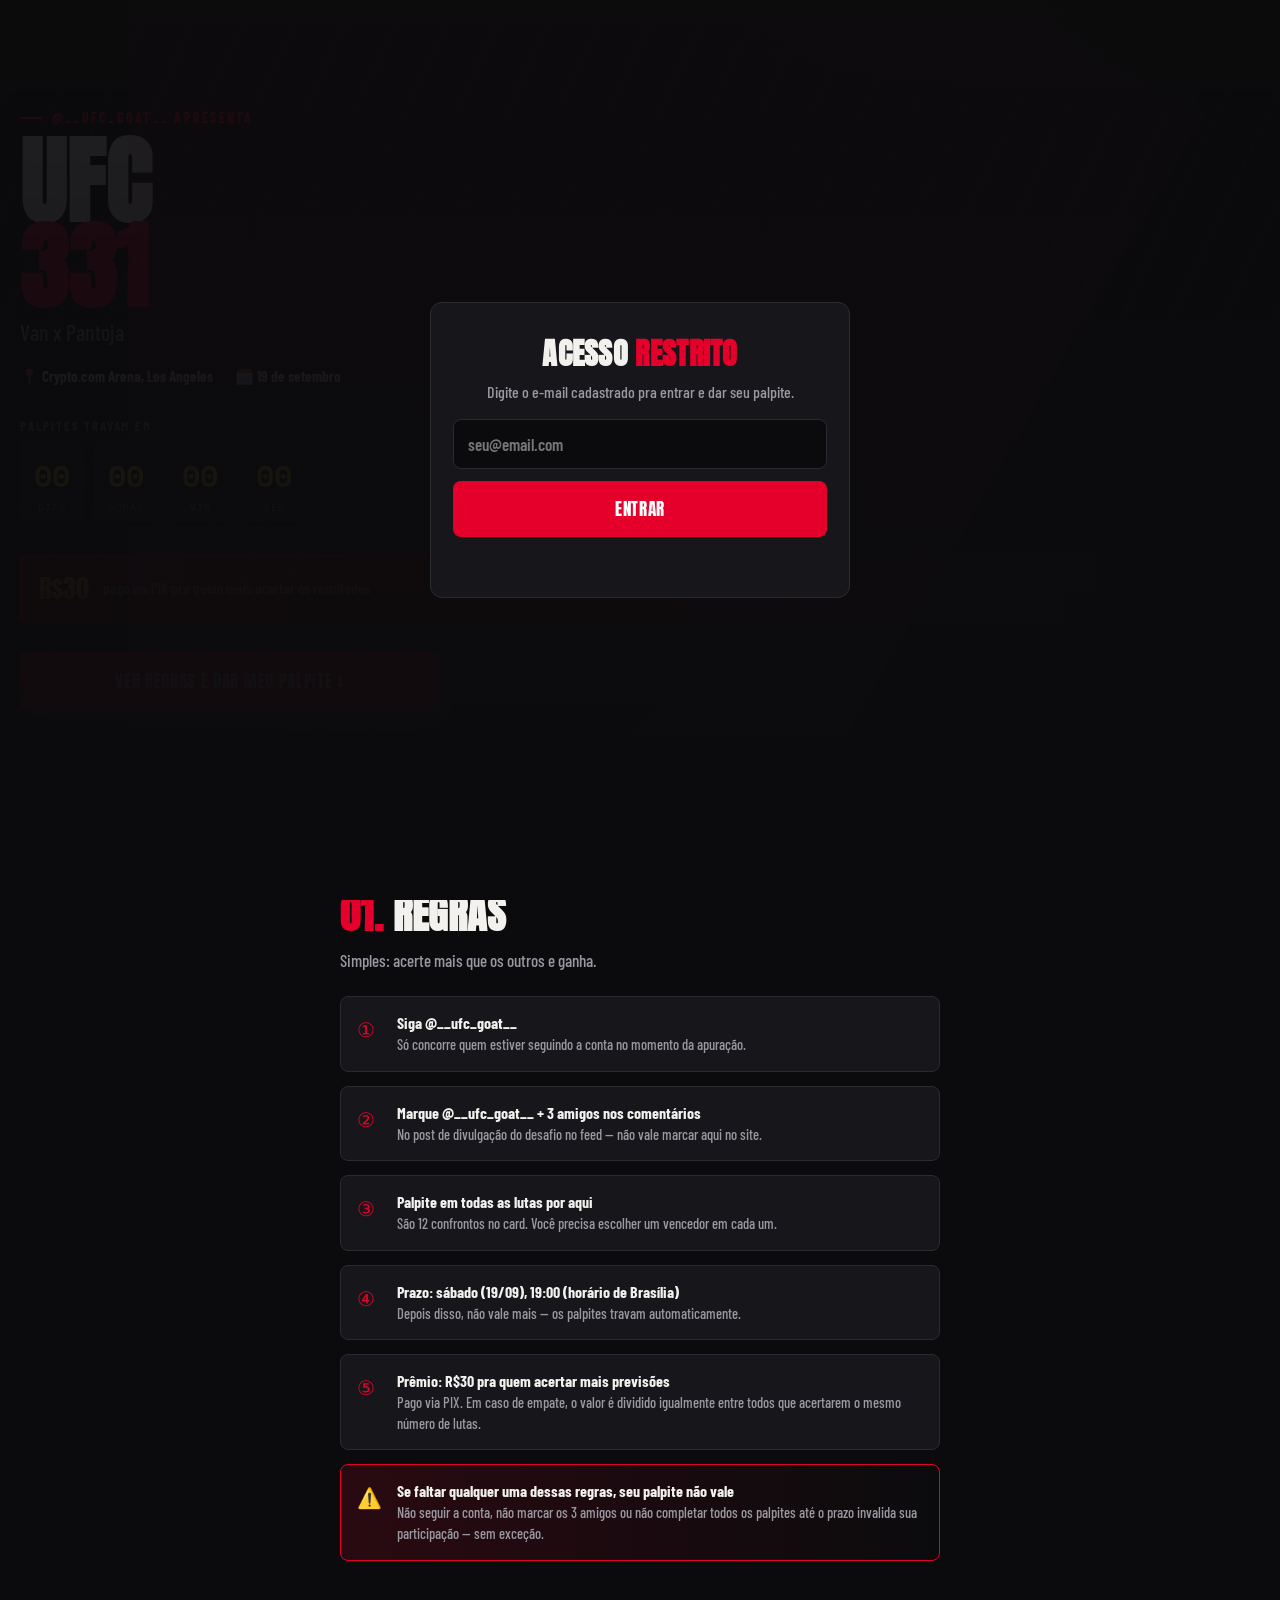
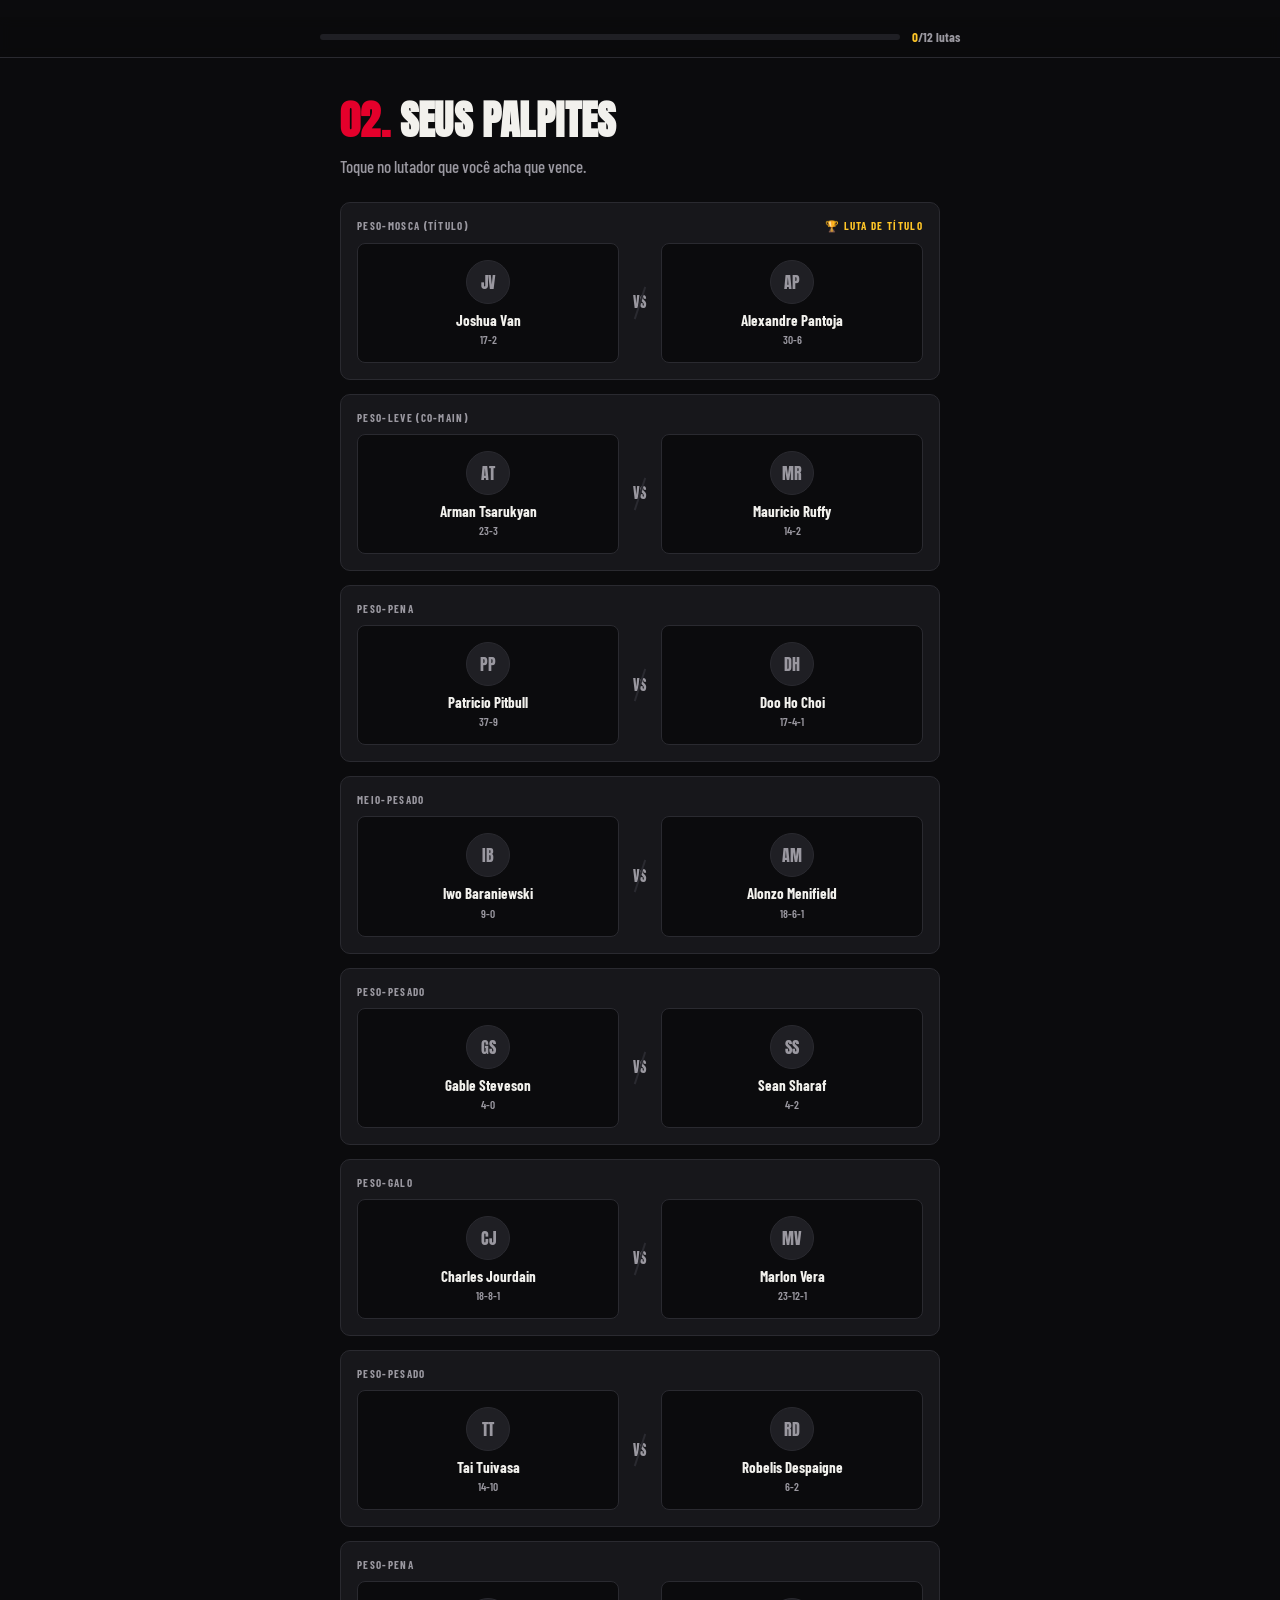
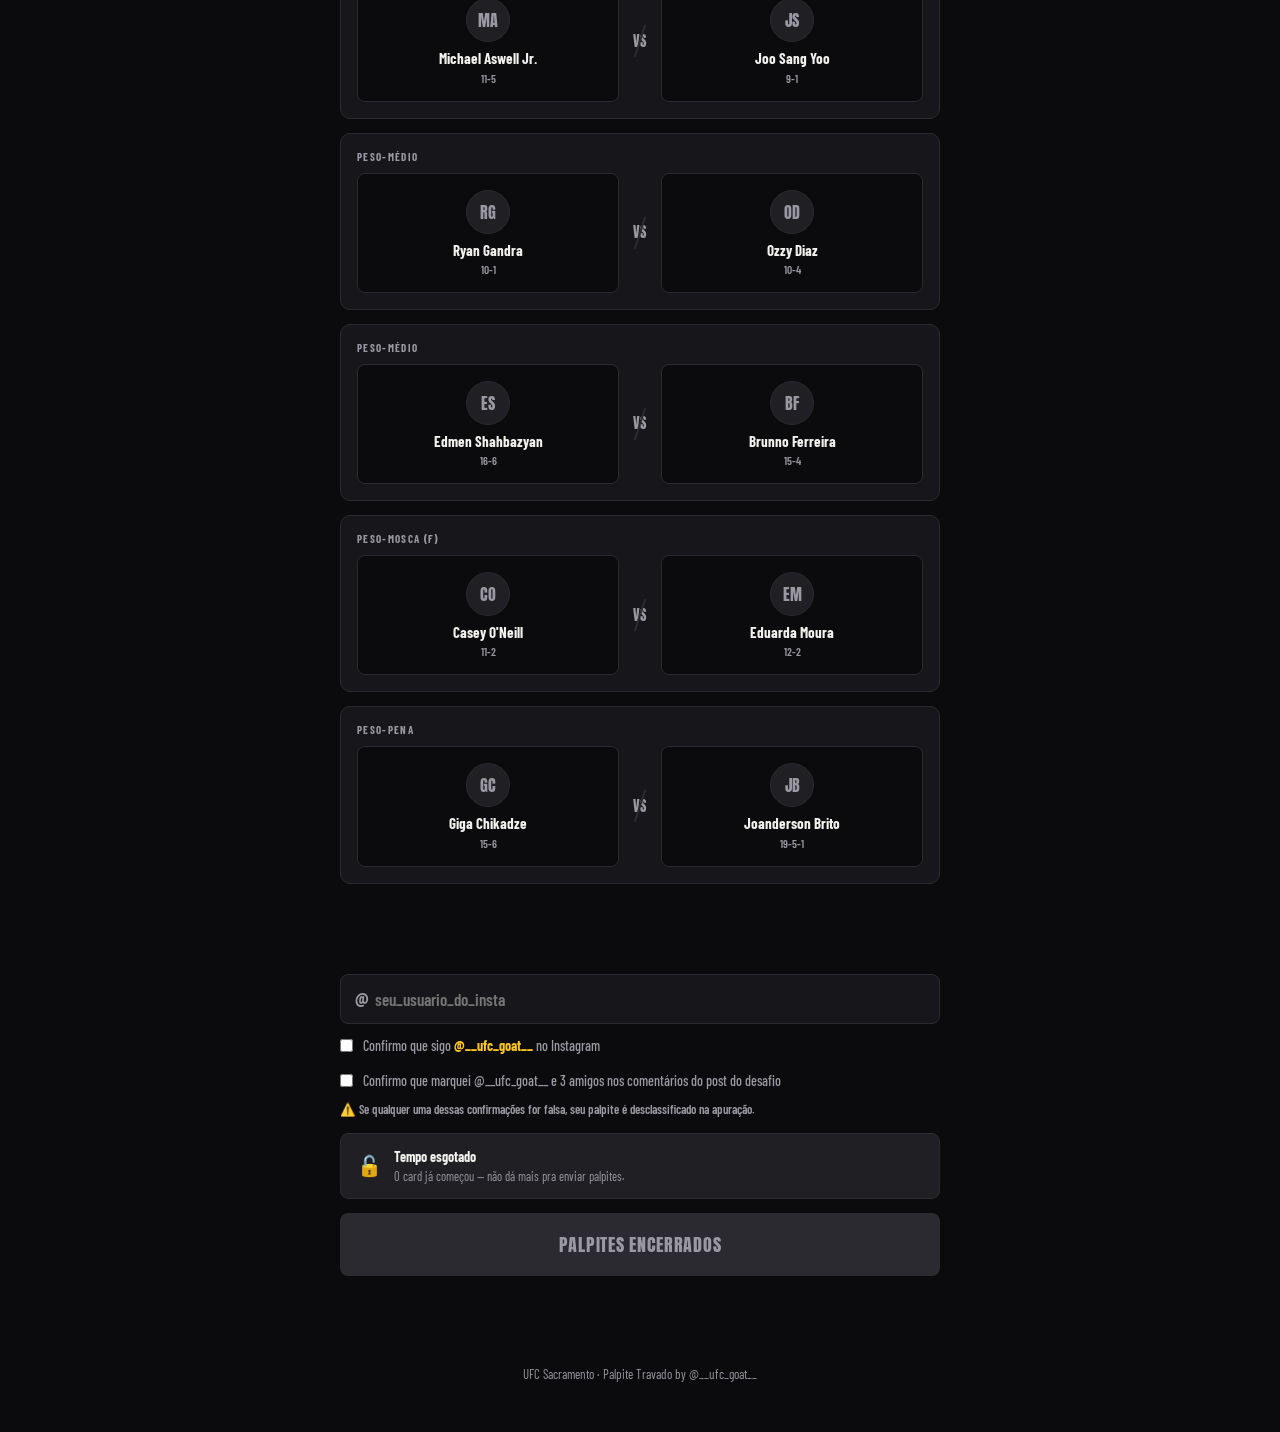
==== commit 02ac5674: "Adiciona tela de acesso por e-mail" ====
--- a/index.html
+++ b/index.html
@@ -121,9 +121,30 @@
   .ranking-table tr.dq td{color:var(--text-dim); text-decoration:line-through; opacity:0.6;}
   .ranking-table td.pos{font-family:'Space Mono',monospace;}
   .dq-tag{font-size:10px; background:var(--red-dim); color:#fff; padding:1px 6px; border-radius:8px; margin-left:6px; text-decoration:none; display:inline-block;}
+  .gate{position:fixed; inset:0; z-index:1000; display:flex; align-items:center; justify-content:center; padding:24px; background:
+      linear-gradient(180deg, rgba(11,11,13,0.9), var(--bg)),
+      repeating-linear-gradient(115deg, rgba(228,0,43,0.06) 0px, rgba(228,0,43,0.06) 2px, transparent 2px, transparent 46px);}
+  .gate-box{width:100%; max-width:420px; background:var(--surface); border:1px solid var(--border); border-radius:12px; padding:28px 22px; text-align:center;}
+  .gate-box h2{font-size:30px; margin-bottom:6px;}
+  .gate-box h2 span{color:var(--red);}
+  .gate-box p{color:var(--text-dim); font-size:16px; font-weight:500; margin-bottom:18px;}
+  .gate-box input{width:100%; background:var(--bg); border:1px solid var(--border); border-radius:8px; outline:none; color:var(--text); font-size:17px; padding:14px; font-family:'Barlow Condensed', sans-serif; font-weight:600; margin-bottom:12px;}
+  .gate-box input:focus{border-color:var(--red);}
+  .gate-box button{width:100%; background:var(--red); color:#fff; border:none; border-radius:8px; font-family:'Anton',sans-serif; text-transform:uppercase; letter-spacing:0.04em; font-size:17px; padding:15px; cursor:pointer;}
+  .gate-msg{min-height:20px; margin:12px 0 0; font-size:14px; color:var(--gold); font-weight:600;}
 </style>
 </head>
 <body>
+
+<div class="gate" id="gate">
+  <div class="gate-box">
+    <h2 class="display">Acesso <span>restrito</span></h2>
+    <p>Digite o e-mail cadastrado pra entrar e dar seu palpite.</p>
+    <input type="email" id="gateEmail" placeholder="seu@email.com" autocomplete="email" autocapitalize="none">
+    <button id="gateBtn" type="button">Entrar</button>
+    <div class="gate-msg" id="gateMsg"></div>
+  </div>
+</div>
 
 <section class="hero" id="hero">
   <div class="eyebrow">@__ufc_goat__ apresenta</div>
@@ -243,6 +264,14 @@
   deadlineLabel: "sábado (19/09), 19:00 (horário de Brasília)",
   prizeAmount: "R$30",
   adminPinHash: "a4c42a3f5f7103ddb1042c34864a1bd8e7854308d80ab8b4bf41eb46ad62b3dc",
+  // LISTA DE E-MAILS AUTORIZADOS: só quem digitar um desses e-mails na tela de entrada acessa o site.
+  // Maiúscula/minúscula não importa. Lista vazia = acesso liberado para todos.
+  allowedEmails: [
+    "teste@email.com",
+    "",
+    "",
+    ""
+  ],
   fights: [
     { id:"f1",  title:true,  weight:"Peso-Mosca (Título)",   a:{name:"Joshua Van", rec:"17-2"},           b:{name:"Alexandre Pantoja", rec:"30-6"} },
     { id:"f2",  title:false, weight:"Peso-Leve (Co-Main)",   a:{name:"Arman Tsarukyan", rec:"23-3"},      b:{name:"Mauricio Ruffy", rec:"14-2"} },
@@ -272,6 +301,58 @@
 if(WEBAPP_URL.includes('COLE_AQUI')){
   console.warn('⚠️ WEBAPP_URL não configurada.');
 }
+
+function normHandle(h){
+  return String(h || '').trim().replace(/^@/, '').toLowerCase();
+}
+
+function normEmail(e){
+  return String(e || '').trim().toLowerCase();
+}
+
+function isEmailAllowed(email){
+  const list = (EVENT.allowedEmails || []).map(normEmail);
+  if(list.length === 0) return true; // lista vazia = acesso liberado
+  return list.includes(normEmail(email));
+}
+
+let userEmail = '';
+
+function openGate(){
+  const gate = document.getElementById('gate');
+  if(gate) gate.style.display = 'none';
+  document.body.style.overflow = '';
+}
+
+(function initGate(){
+  const gate = document.getElementById('gate');
+  const list = EVENT.allowedEmails || [];
+  if(list.length === 0){ openGate(); return; }
+
+  try{
+    const saved = sessionStorage.getItem('gateEmail');
+    if(saved && isEmailAllowed(saved)){ userEmail = normEmail(saved); openGate(); return; }
+  }catch(e){}
+
+  document.body.style.overflow = 'hidden';
+  const input = document.getElementById('gateEmail');
+  const btn = document.getElementById('gateBtn');
+  const msg = document.getElementById('gateMsg');
+
+  function tryEnter(){
+    const val = normEmail(input.value);
+    if(!val){ msg.textContent = 'Digite seu e-mail.'; return; }
+    if(!isEmailAllowed(val)){
+      msg.textContent = 'Esse e-mail não está cadastrado. Fale com o organizador.';
+      return;
+    }
+    userEmail = val;
+    try{ sessionStorage.setItem('gateEmail', val); }catch(e){}
+    openGate();
+  }
+  btn.addEventListener('click', tryEnter);
+  input.addEventListener('keydown', e=>{ if(e.key === 'Enter') tryEnter(); });
+})();
 
 function initials(name){
   return name.split(' ').map(w=>w[0]).slice(0,2).join('').toUpperCase();
@@ -406,13 +487,19 @@
 
 document.getElementById('submitBtn').addEventListener('click', async ()=>{
   if(locked) return;
-  const handleRaw = document.getElementById('igHandle').value.trim().replace(/^@/,'');
+  const handleRaw = normHandle(document.getElementById('igHandle').value);
   const btn = document.getElementById('submitBtn');
   btn.disabled = true;
   btn.textContent = 'Enviando...';
 
+  if(!isEmailAllowed(userEmail)){
+    alert('Faça a entrada com um e-mail cadastrado.');
+    return;
+  }
+
   const entry = {
     handle: handleRaw,
+    email: userEmail,
     event: EVENT.id,
     picks: picks,
     confirmouSeguir: document.getElementById('followCheck').checked,
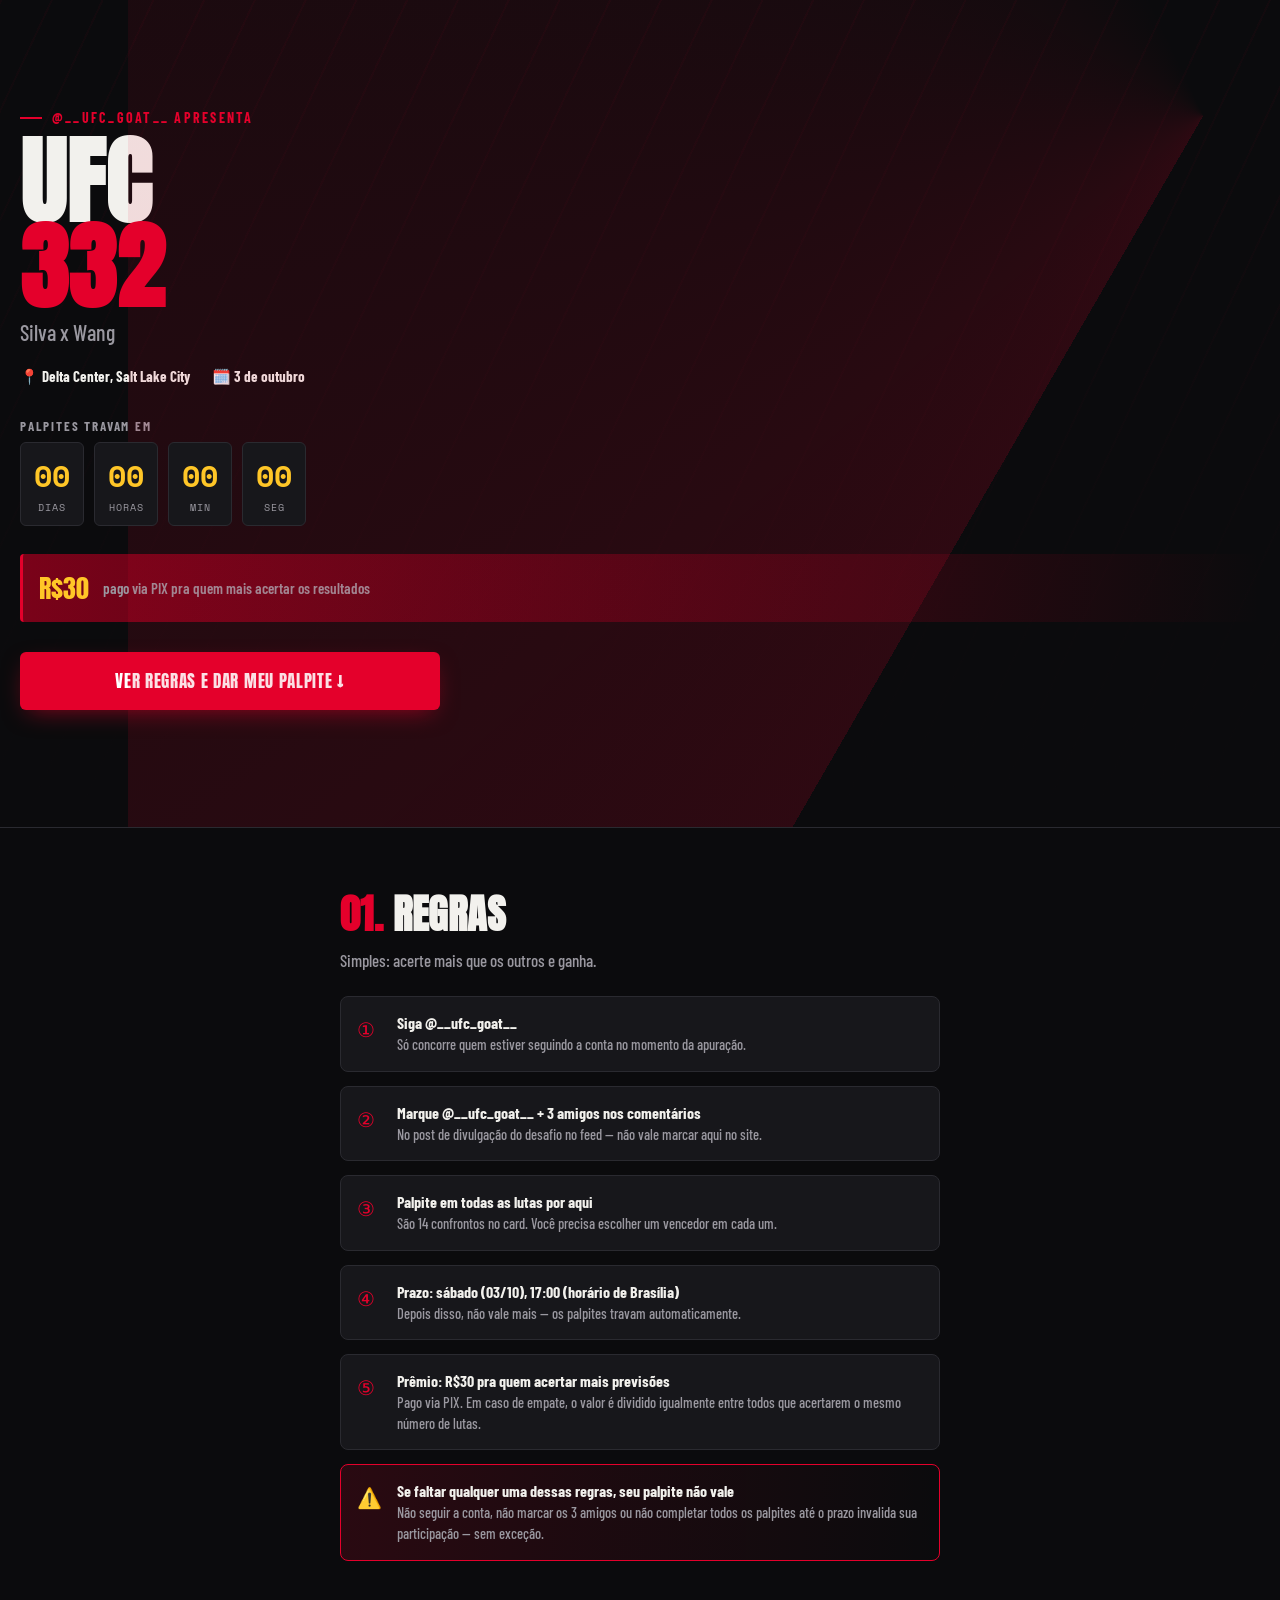
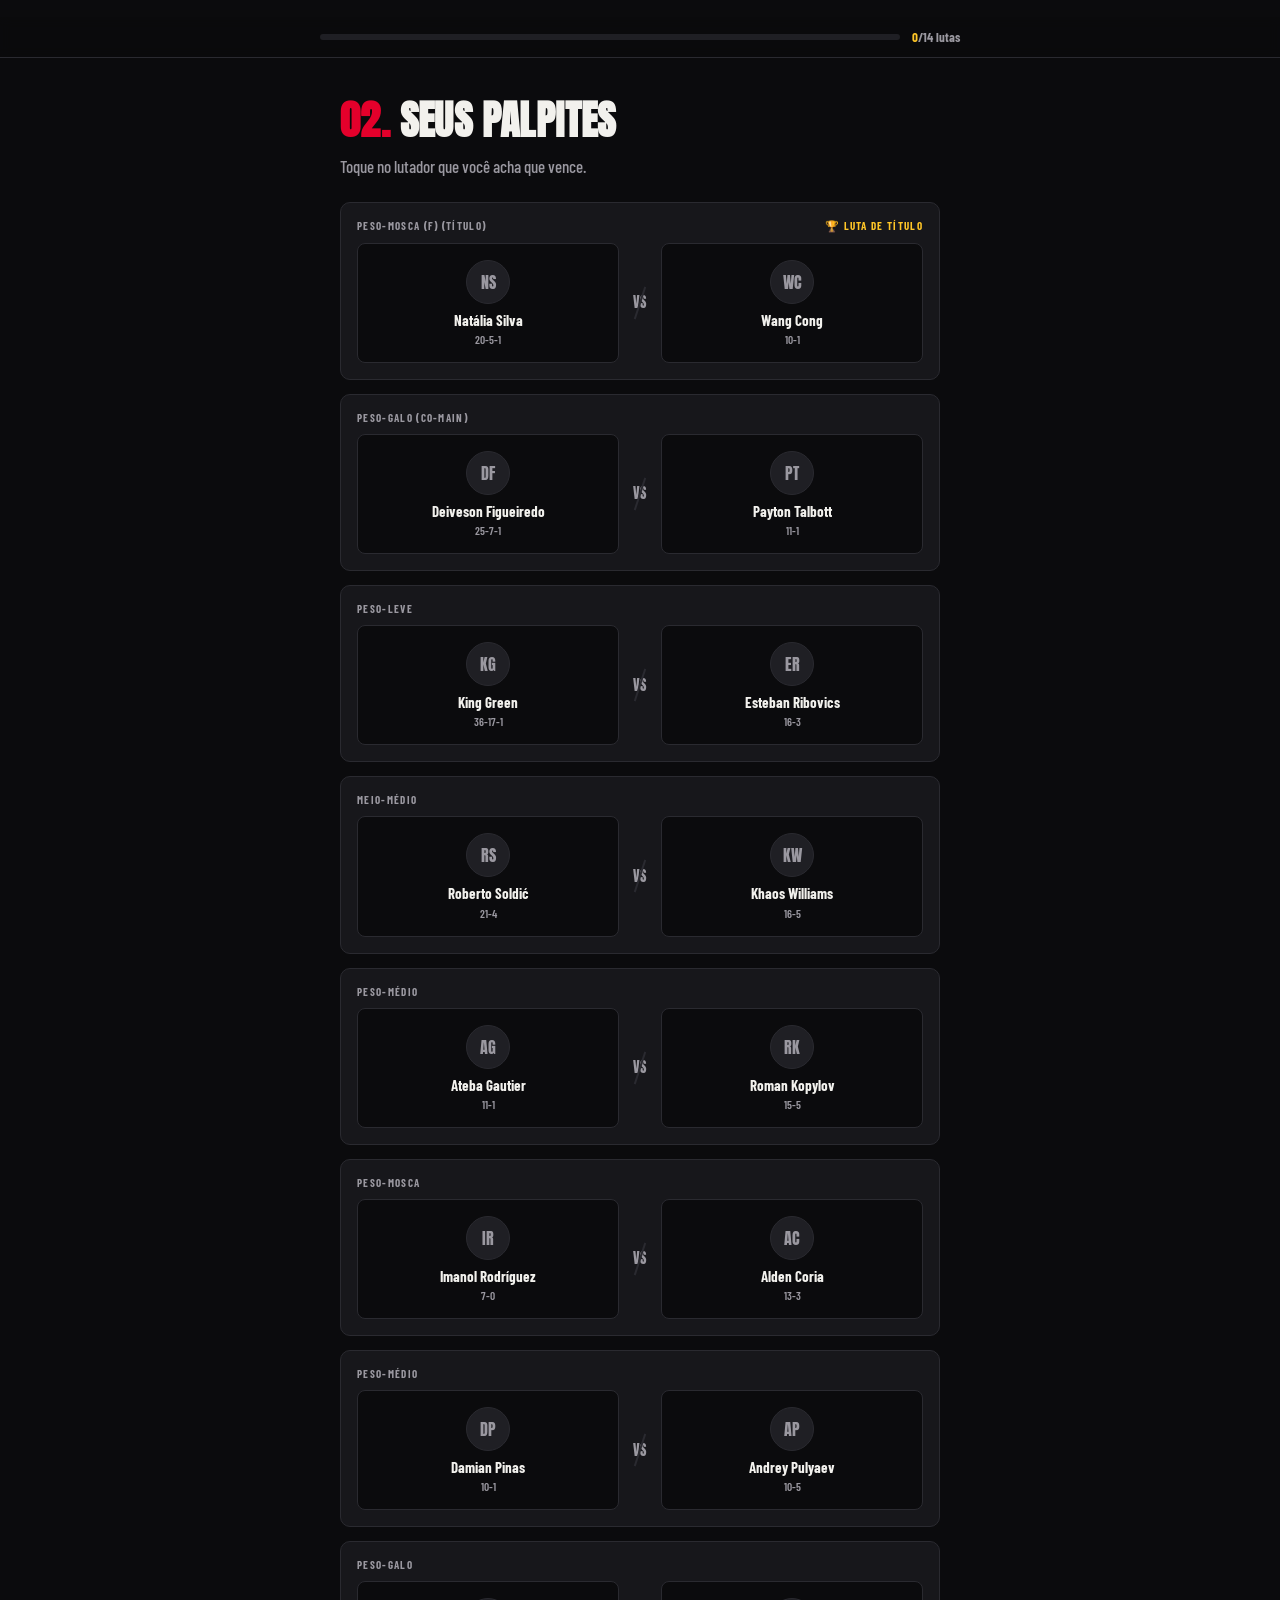
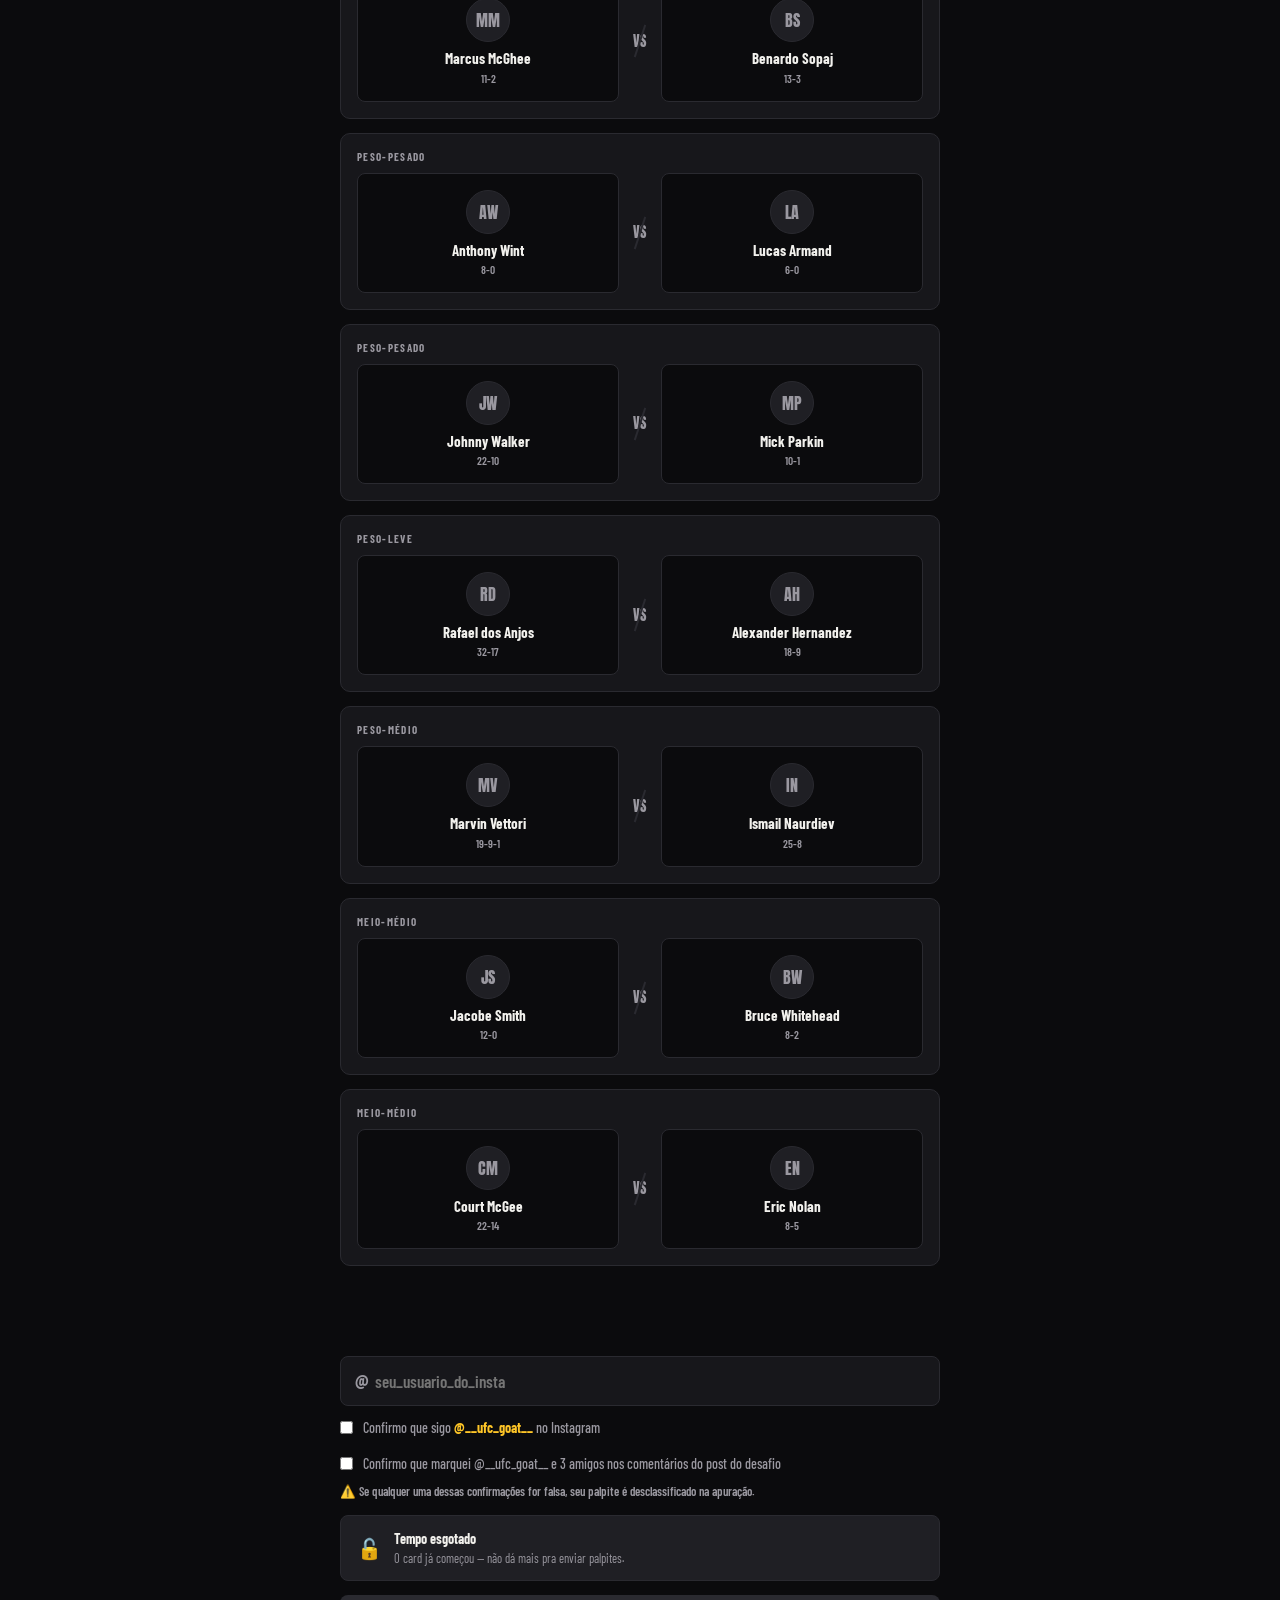
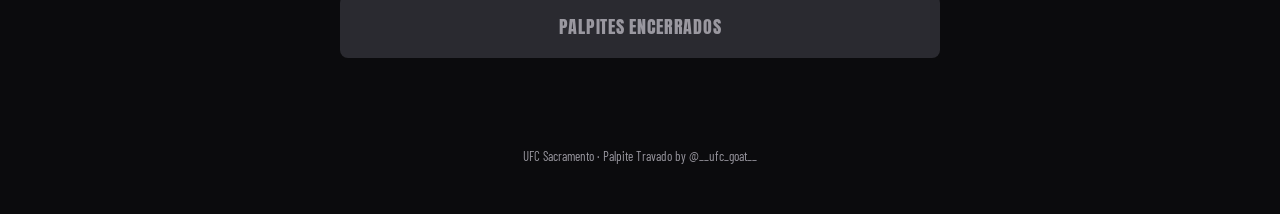
==== commit c3eb6a0e: "Update UFC event details for UFC 332" ====
--- a/index.html
+++ b/index.html
@@ -254,37 +254,31 @@
 
 
 const EVENT = {
-  id: "UFC331",
+  id: "UFC332",
   titleLine1: "UFC",
-  titleLine2: "331",
-  matchupLabel: "Van x Pantoja",
-  venue: "Crypto.com Arena, Los Angeles",
-  dateLabel: "19 de setembro",
-  lockTimestamp: "2026-09-19T22:00:00Z", // sábado 19/09, 19h de Brasília (6pm ET, início dos prelims)
-  deadlineLabel: "sábado (19/09), 19:00 (horário de Brasília)",
+  titleLine2: "332",
+  matchupLabel: "Silva x Wang",
+  venue: "Delta Center, Salt Lake City",
+  dateLabel: "3 de outubro",
+  lockTimestamp: "2026-10-03T20:00:00Z", // sábado 03/10, 17h de Brasília (início dos early prelims)
+  deadlineLabel: "sábado (03/10), 17:00 (horário de Brasília)",
   prizeAmount: "R$30",
   adminPinHash: "a4c42a3f5f7103ddb1042c34864a1bd8e7854308d80ab8b4bf41eb46ad62b3dc",
-  // LISTA DE E-MAILS AUTORIZADOS: só quem digitar um desses e-mails na tela de entrada acessa o site.
-  // Maiúscula/minúscula não importa. Lista vazia = acesso liberado para todos.
-  allowedEmails: [
-    "teste@email.com",
-    "",
-    "",
-    ""
-  ],
   fights: [
-    { id:"f1",  title:true,  weight:"Peso-Mosca (Título)",   a:{name:"Joshua Van", rec:"17-2"},           b:{name:"Alexandre Pantoja", rec:"30-6"} },
-    { id:"f2",  title:false, weight:"Peso-Leve (Co-Main)",   a:{name:"Arman Tsarukyan", rec:"23-3"},      b:{name:"Mauricio Ruffy", rec:"14-2"} },
-    { id:"f3",  title:false, weight:"Peso-Pena",             a:{name:"Patricio Pitbull", rec:"37-9"},     b:{name:"Doo Ho Choi", rec:"17-4-1"} },
-    { id:"f4",  title:false, weight:"Meio-Pesado",           a:{name:"Iwo Baraniewski", rec:"9-0"},       b:{name:"Alonzo Menifield", rec:"18-6-1"} },
-    { id:"f5",  title:false, weight:"Peso-Pesado",           a:{name:"Gable Steveson", rec:"4-0"},        b:{name:"Sean Sharaf", rec:"4-2"} },
-    { id:"f6",  title:false, weight:"Peso-Galo",             a:{name:"Charles Jourdain", rec:"18-8-1"},   b:{name:"Marlon Vera", rec:"23-12-1"} },
-    { id:"f7",  title:false, weight:"Peso-Pesado",           a:{name:"Tai Tuivasa", rec:"14-10"},         b:{name:"Robelis Despaigne", rec:"6-2"} },
-    { id:"f8",  title:false, weight:"Peso-Pena",             a:{name:"Michael Aswell Jr.", rec:"11-5"},   b:{name:"Joo Sang Yoo", rec:"9-1"} },
-    { id:"f9",  title:false, weight:"Peso-Médio",            a:{name:"Ryan Gandra", rec:"10-1"},          b:{name:"Ozzy Diaz", rec:"10-4"} },
-    { id:"f10", title:false, weight:"Peso-Médio",            a:{name:"Edmen Shahbazyan", rec:"16-6"},     b:{name:"Brunno Ferreira", rec:"15-4"} },
-    { id:"f11", title:false, weight:"Peso-Mosca (F)",        a:{name:"Casey O'Neill", rec:"11-2"},        b:{name:"Eduarda Moura", rec:"12-2"} },
-    { id:"f12", title:false, weight:"Peso-Pena",             a:{name:"Giga Chikadze", rec:"15-6"},        b:{name:"Joanderson Brito", rec:"19-5-1"} }
+    { id:"f1",  title:true,  weight:"Peso-Mosca (F) (Título)", a:{name:"Natália Silva", rec:"20-5-1"},       b:{name:"Wang Cong", rec:"10-1"} },
+    { id:"f2",  title:false, weight:"Peso-Galo (Co-Main)",     a:{name:"Deiveson Figueiredo", rec:"25-7-1"}, b:{name:"Payton Talbott", rec:"11-1"} },
+    { id:"f3",  title:false, weight:"Peso-Leve",               a:{name:"King Green", rec:"36-17-1"},         b:{name:"Esteban Ribovics", rec:"16-3"} },
+    { id:"f4",  title:false, weight:"Meio-Médio",              a:{name:"Roberto Soldić", rec:"21-4"},        b:{name:"Khaos Williams", rec:"16-5"} },
+    { id:"f5",  title:false, weight:"Peso-Médio",              a:{name:"Ateba Gautier", rec:"11-1"},         b:{name:"Roman Kopylov", rec:"15-5"} },
+    { id:"f6",  title:false, weight:"Peso-Mosca",              a:{name:"Imanol Rodríguez", rec:"7-0"},       b:{name:"Alden Coria", rec:"13-3"} },
+    { id:"f7",  title:false, weight:"Peso-Médio",              a:{name:"Damian Pinas", rec:"10-1"},          b:{name:"Andrey Pulyaev", rec:"10-5"} },
+    { id:"f8",  title:false, weight:"Peso-Galo",               a:{name:"Marcus McGhee", rec:"11-2"},         b:{name:"Benardo Sopaj", rec:"13-3"} },
+    { id:"f9",  title:false, weight:"Peso-Pesado",             a:{name:"Anthony Wint", rec:"8-0"},           b:{name:"Lucas Armand", rec:"6-0"} },
+    { id:"f10", title:false, weight:"Peso-Pesado",             a:{name:"Johnny Walker", rec:"22-10"},        b:{name:"Mick Parkin", rec:"10-1"} },
+    { id:"f11", title:false, weight:"Peso-Leve",               a:{name:"Rafael dos Anjos", rec:"32-17"},     b:{name:"Alexander Hernandez", rec:"18-9"} },
+    { id:"f12", title:false, weight:"Peso-Médio",              a:{name:"Marvin Vettori", rec:"19-9-1"},      b:{name:"Ismail Naurdiev", rec:"25-8"} },
+    { id:"f14", title:false, weight:"Meio-Médio",              a:{name:"Jacobe Smith", rec:"12-0"},          b:{name:"Bruce Whitehead", rec:"8-2"} },
+    { id:"f13", title:false, weight:"Meio-Médio",              a:{name:"Court McGee", rec:"22-14"},          b:{name:"Eric Nolan", rec:"8-5"} }
   ]
 };
 
@@ -703,4 +697,4 @@
 }
 </script>
 </body>
-</html>+</html>
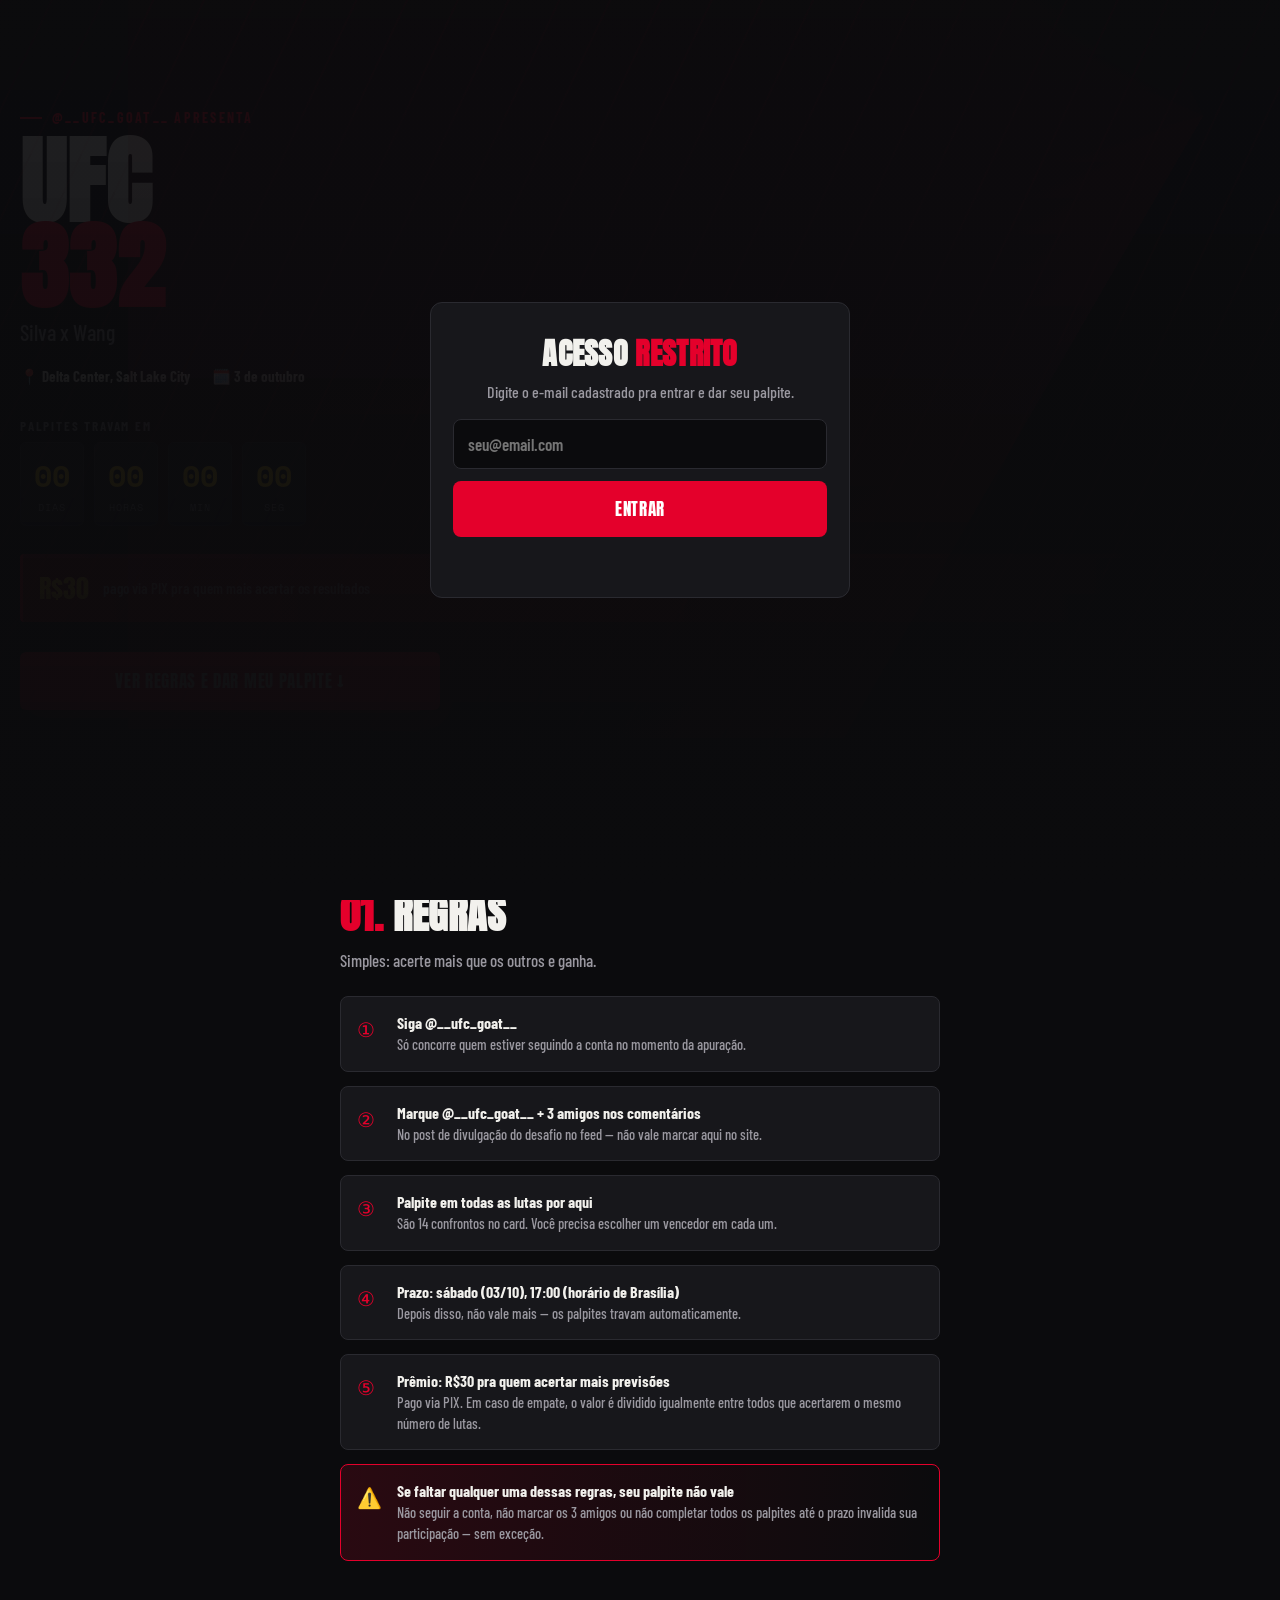
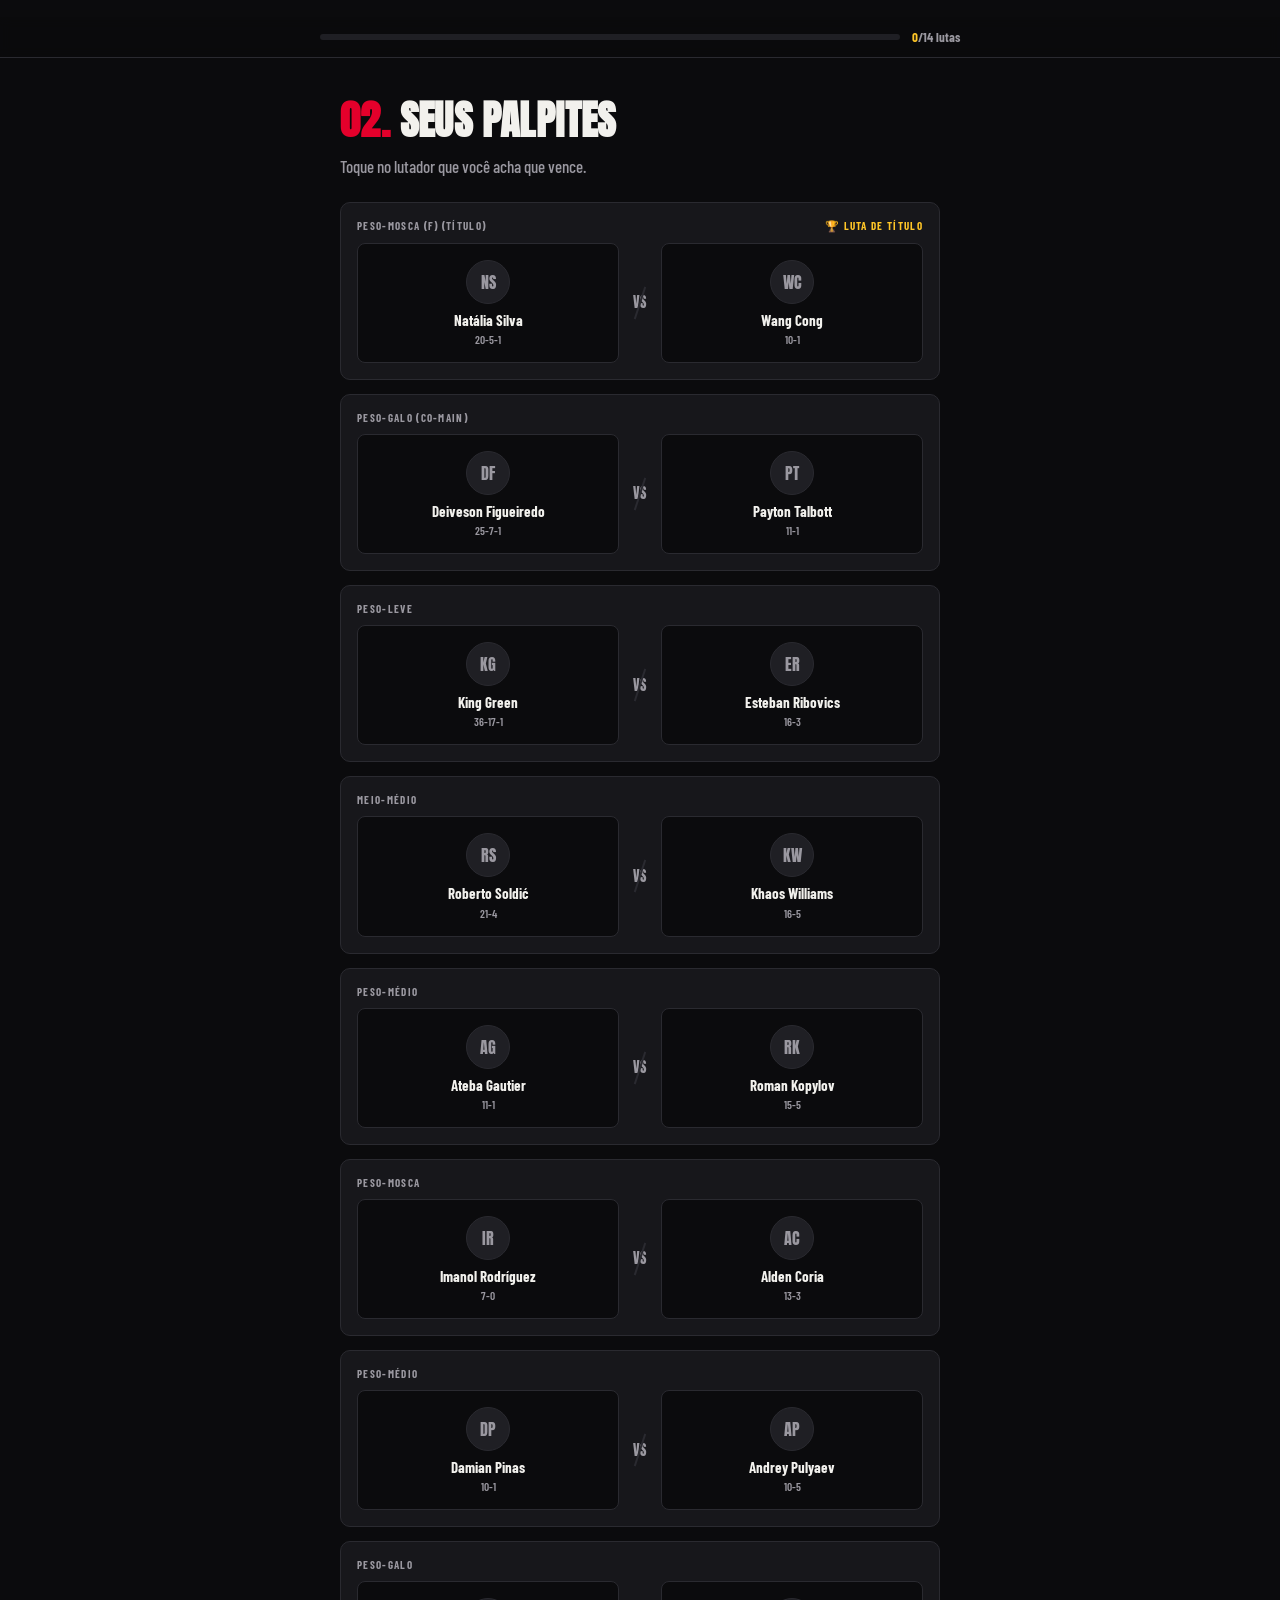
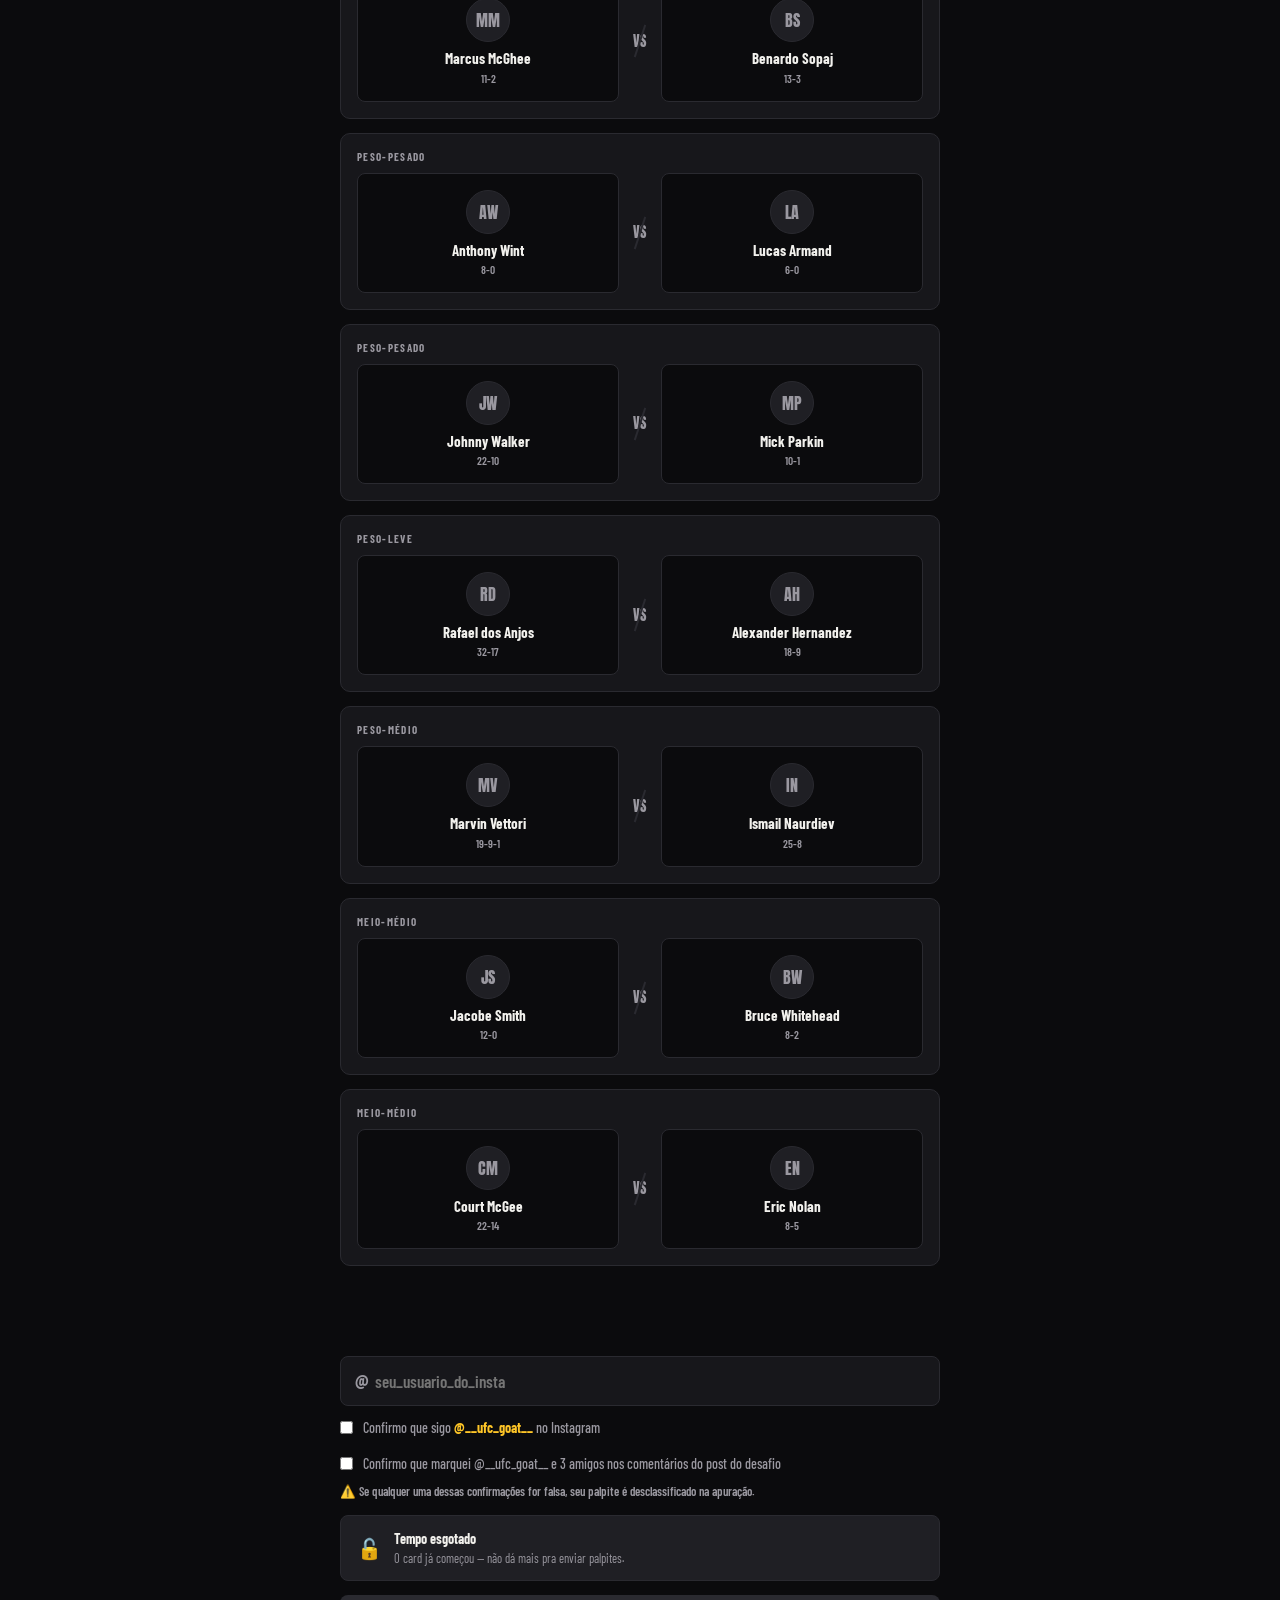
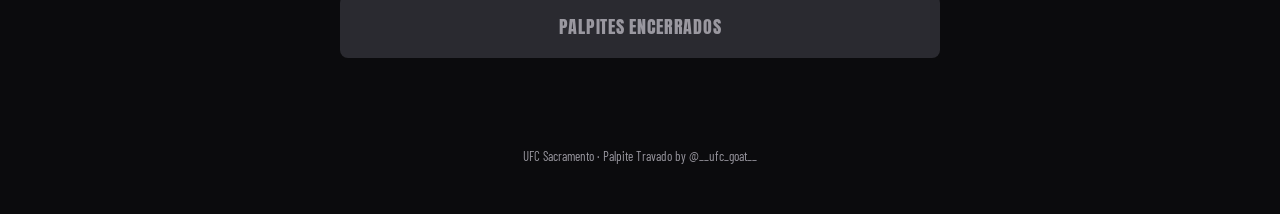
==== commit 104f75eb: "Separa o site em arquivos e guarda e-mails como hash" ====
--- a/index.html
+++ b/index.html
@@ -6,133 +6,7 @@
 <title>UFC Sacramento — Palpite Travado</title>
 <link rel="preconnect" href="https://fonts.googleapis.com">
 <link href="https://fonts.googleapis.com/css2?family=Anton&family=Barlow+Condensed:wght@400;500;600;700&family=Space+Mono:wght@400;700&display=swap" rel="stylesheet">
-<style>
-  :root{
-    --bg:#0B0B0D;
-    --surface:#17171B;
-    --surface-raised:#1F1F24;
-    --red:#E4002B;
-    --red-dim:#7A0219;
-    --gold:#FFC627;
-    --text:#F2F1ED;
-    --text-dim:#9A98A0;
-    --border:#2A2A30;
-  }
-  *{box-sizing:border-box; margin:0; padding:0;}
-  html,body{background:var(--bg); color:var(--text); font-family:'Barlow Condensed', sans-serif; overflow-x:hidden;}
-  .display{font-family:'Anton', sans-serif; text-transform:uppercase; letter-spacing:0.01em;}
-  .mono{font-family:'Space Mono', monospace;}
-  .hero{
-    position:relative; min-height:92vh; display:flex; flex-direction:column; justify-content:center;
-    padding:32px 20px 40px;
-    background:
-      linear-gradient(180deg, rgba(11,11,13,0.4) 0%, rgba(11,11,13,0.95) 78%, var(--bg) 100%),
-      repeating-linear-gradient(115deg, rgba(228,0,43,0.06) 0px, rgba(228,0,43,0.06) 2px, transparent 2px, transparent 46px);
-    border-bottom:1px solid var(--border); overflow:hidden;
-  }
-  .hero::before{
-    content:""; position:absolute; top:-40%; right:-30%; width:120%; height:180%;
-    background:conic-gradient(from 210deg at 70% 30%, rgba(228,0,43,0.16), transparent 35%);
-    pointer-events:none;
-  }
-  .eyebrow{display:flex; align-items:center; gap:10px; color:var(--red); font-weight:700; font-size:14px; letter-spacing:0.16em; text-transform:uppercase; margin-bottom:14px;}
-  .eyebrow::before{content:""; width:22px; height:2px; background:var(--red);}
-  .hero h1{font-size:clamp(52px, 15vw, 96px); line-height:0.88; color:var(--text);}
-  .hero h1 span{color:var(--red);}
-  .hero-sub{font-size:clamp(18px,4.2vw,22px); color:var(--text-dim); margin-top:10px; max-width:480px; font-weight:500;}
-  .hero-meta{display:flex; flex-wrap:wrap; gap:10px 22px; margin-top:22px; font-size:15px; color:var(--text-dim); font-weight:600;}
-  .hero-meta b{color:var(--text); font-weight:700;}
-  .countdown-block{margin-top:32px;}
-  .countdown-label{font-size:13px; letter-spacing:0.14em; color:var(--text-dim); text-transform:uppercase; margin-bottom:8px; font-weight:700;}
-  .countdown{display:flex; gap:10px;}
-  .cd-unit{background:var(--surface); border:1px solid var(--border); border-radius:6px; padding:10px 4px; text-align:center; min-width:64px; position:relative;}
-  .cd-unit .num{font-size:30px; font-weight:700; color:var(--gold);}
-  .cd-unit .lbl{font-size:10px; color:var(--text-dim); letter-spacing:0.1em; text-transform:uppercase; margin-top:2px;}
-  .prize-strip{margin-top:28px; display:flex; align-items:center; gap:14px; background:linear-gradient(90deg, var(--red-dim), transparent); border-left:3px solid var(--red); padding:14px 16px; border-radius:4px;}
-  .prize-strip .amt{font-family:'Anton',sans-serif; font-size:26px; color:var(--gold);}
-  .prize-strip .txt{font-size:15px; color:var(--text-dim); font-weight:600;}
-  .cta-scroll{margin-top:30px; background:var(--red); color:#fff; border:none; border-radius:6px; font-family:'Anton', sans-serif; text-transform:uppercase; letter-spacing:0.04em; font-size:17px; padding:16px 22px; width:100%; max-width:420px; cursor:pointer; transition:transform .15s ease, box-shadow .15s ease; box-shadow:0 8px 24px -8px rgba(228,0,43,0.6);}
-  .cta-scroll:active{transform:scale(0.98);}
-  .section{padding:56px 20px; max-width:640px; margin:0 auto;}
-  .section-title{font-size:clamp(30px,7vw,40px); margin-bottom:6px;}
-  .section-title .n{color:var(--red);}
-  .section-desc{color:var(--text-dim); font-size:17px; margin-bottom:26px; font-weight:500;}
-  .rules-list{list-style:none; display:flex; flex-direction:column; gap:14px;}
-  .rules-list li{display:flex; gap:14px; background:var(--surface); border:1px solid var(--border); border-radius:8px; padding:16px;}
-  .rules-list .ico{font-family:'Anton',sans-serif; color:var(--red); font-size:20px; min-width:26px;}
-  .rules-list .body b{display:block; font-size:16px; margin-bottom:2px; font-weight:700;}
-  .rules-list .body span{font-size:14.5px; color:var(--text-dim); font-weight:500; line-height:1.35;}
-  .progress-bar-wrap{position:sticky; top:0; z-index:20; background:rgba(11,11,13,0.92); backdrop-filter:blur(6px); padding:12px 20px; border-bottom:1px solid var(--border);}
-  .progress-bar-inner{max-width:640px; margin:0 auto; display:flex; align-items:center; gap:12px;}
-  .progress-track{flex:1; height:6px; background:var(--surface-raised); border-radius:3px; overflow:hidden;}
-  .progress-fill{height:100%; background:linear-gradient(90deg, var(--red), var(--gold)); width:0%; transition:width .3s ease;}
-  .progress-count{font-size:13px; font-weight:700; color:var(--text-dim); white-space:nowrap;}
-  .progress-count b{color:var(--gold);}
-  .fight-card{background:var(--surface); border:1px solid var(--border); border-radius:10px; padding:16px; margin-bottom:14px;}
-  .fight-tag{font-size:11px; letter-spacing:0.12em; text-transform:uppercase; color:var(--text-dim); font-weight:700; margin-bottom:10px; display:flex; justify-content:space-between;}
-  .fight-tag .title-belt{color:var(--gold);}
-  .matchup{display:grid; grid-template-columns:1fr auto 1fr; align-items:center; gap:8px;}
-  .fighter{border:1px solid var(--border); background:var(--bg); border-radius:8px; padding:16px 10px; text-align:center; cursor:pointer; transition:all .15s ease; position:relative;}
-  .fighter .initial{width:44px; height:44px; border-radius:50%; background:var(--surface-raised); display:flex; align-items:center; justify-content:center; margin:0 auto 8px; font-family:'Anton',sans-serif; font-size:16px; color:var(--text-dim); border:1px solid var(--border);}
-  .fighter .name{font-size:15px; font-weight:700; line-height:1.15;}
-  .fighter .rec{font-size:11.5px; color:var(--text-dim); margin-top:3px; font-weight:600;}
-  .fighter.selected{border-color:var(--red); background:linear-gradient(180deg, rgba(228,0,43,0.14), rgba(228,0,43,0.02));}
-  .fighter.selected .initial{background:var(--red); color:#fff; border-color:var(--red);}
-  .fighter.selected::after{content:"✓ PALPITE"; position:absolute; top:-9px; left:50%; transform:translateX(-50%); background:var(--red); color:#fff; font-size:9.5px; font-weight:700; letter-spacing:0.08em; padding:2px 7px; border-radius:10px;}
-  .vs-divider{font-family:'Anton',sans-serif; font-size:14px; color:var(--text-dim); position:relative; width:26px; height:26px; display:flex; align-items:center; justify-content:center;}
-  .vs-slash{position:absolute; width:2px; height:34px; background:var(--border); transform:rotate(18deg); transition:all .2s ease;}
-  .fight-card.picked-a .vs-slash{background:var(--red); transform:rotate(18deg) translateX(-6px); box-shadow:0 0 10px rgba(228,0,43,0.6);}
-  .fight-card.picked-b .vs-slash{background:var(--red); transform:rotate(18deg) translateX(6px); box-shadow:0 0 10px rgba(228,0,43,0.6);}
-  .submit-section{padding:20px; max-width:640px; margin:0 auto 40px;}
-  .handle-field{background:var(--surface); border:1px solid var(--border); border-radius:8px; display:flex; align-items:center; padding:0 14px; margin-bottom:12px;}
-  .handle-field span{color:var(--text-dim); font-weight:700; font-size:18px;}
-  .handle-field input{flex:1; background:transparent; border:none; outline:none; color:var(--text); font-size:17px; padding:14px 6px; font-family:'Barlow Condensed', sans-serif; font-weight:600;}
-  .follow-check{display:flex; align-items:flex-start; gap:10px; margin-bottom:16px; font-size:14px; color:var(--text-dim); font-weight:500; line-height:1.4;}
-  .follow-check input{margin-top:3px; accent-color:var(--red);}
-  .follow-check a{color:var(--gold); font-weight:700; text-decoration:none;}
-  .lock-bar{display:flex; align-items:center; gap:12px; background:var(--surface-raised); border:1px solid var(--border); border-radius:8px; padding:14px 16px; margin-bottom:14px; transition:all .25s ease;}
-  .lock-bar.locked{border-color:var(--red); background:linear-gradient(90deg, rgba(228,0,43,0.16), transparent);}
-  .lock-icon{font-size:20px;}
-  .lock-text b{display:block; font-size:14px; font-weight:700;}
-  .lock-text span{font-size:12.5px; color:var(--text-dim);}
-  .submit-btn{width:100%; background:var(--border); color:var(--text-dim); border:none; border-radius:8px; font-family:'Anton',sans-serif; text-transform:uppercase; letter-spacing:0.04em; font-size:18px; padding:18px; cursor:not-allowed; transition:all .2s ease;}
-  .submit-btn.ready{background:var(--red); color:#fff; cursor:pointer; box-shadow:0 8px 24px -8px rgba(228,0,43,0.6);}
-  .submit-btn.ready:active{transform:scale(0.98);}
-  .confirm-box{display:none; text-align:center; padding:30px 20px; background:var(--surface); border:1px solid var(--red); border-radius:10px; margin-top:16px;}
-  .confirm-box.show{display:block;}
-  .confirm-box .big{font-family:'Anton',sans-serif; font-size:26px; color:var(--gold); margin-bottom:8px;}
-  .confirm-box p{color:var(--text-dim); font-size:15px; margin-bottom:4px;}
-  footer{text-align:center; padding:30px 20px 50px; color:var(--text-dim); font-size:13px;}
-  .admin-link{display:inline-block; margin-top:14px; color:var(--text-dim); font-size:12px; text-decoration:underline; cursor:pointer; background:none; border:none;}
-  .admin-panel{display:none; max-width:640px; margin:0 auto 40px; padding:0 20px;}
-  .admin-panel.show{display:block;}
-  .admin-panel textarea{width:100%; min-height:200px; background:var(--surface); color:var(--text); border:1px solid var(--border); border-radius:8px; padding:12px; font-family:'Space Mono',monospace; font-size:12px;}
-  .admin-panel button{margin-top:10px; background:var(--surface-raised); color:var(--text); border:1px solid var(--border); border-radius:6px; padding:10px 16px; font-weight:700; cursor:pointer; font-family:'Barlow Condensed',sans-serif;}
-  .result-fight{background:var(--surface); border:1px solid var(--border); border-radius:8px; padding:12px 14px; margin-bottom:8px;}
-  .result-fight .rf-label{font-size:12.5px; color:var(--text-dim); font-weight:700; margin-bottom:8px;}
-  .result-options{display:flex; gap:8px;}
-  .result-options label{flex:1; display:flex; align-items:center; gap:6px; background:var(--bg); border:1px solid var(--border); border-radius:6px; padding:8px 10px; font-size:14px; font-weight:600; cursor:pointer;}
-  .result-options input{accent-color:var(--red);}
-  .result-options label.chosen{border-color:var(--gold); color:var(--gold);}
-  .ranking-table{width:100%; border-collapse:collapse; font-size:14px; margin-top:10px;}
-  .ranking-table th, .ranking-table td{text-align:left; padding:8px 10px; border-bottom:1px solid var(--border);}
-  .ranking-table th{color:var(--text-dim); font-size:11.5px; letter-spacing:0.06em; text-transform:uppercase;}
-  .ranking-table tr.leader td{color:var(--gold); font-weight:700;}
-  .ranking-table tr.dq td{color:var(--text-dim); text-decoration:line-through; opacity:0.6;}
-  .ranking-table td.pos{font-family:'Space Mono',monospace;}
-  .dq-tag{font-size:10px; background:var(--red-dim); color:#fff; padding:1px 6px; border-radius:8px; margin-left:6px; text-decoration:none; display:inline-block;}
-  .gate{position:fixed; inset:0; z-index:1000; display:flex; align-items:center; justify-content:center; padding:24px; background:
-      linear-gradient(180deg, rgba(11,11,13,0.9), var(--bg)),
-      repeating-linear-gradient(115deg, rgba(228,0,43,0.06) 0px, rgba(228,0,43,0.06) 2px, transparent 2px, transparent 46px);}
-  .gate-box{width:100%; max-width:420px; background:var(--surface); border:1px solid var(--border); border-radius:12px; padding:28px 22px; text-align:center;}
-  .gate-box h2{font-size:30px; margin-bottom:6px;}
-  .gate-box h2 span{color:var(--red);}
-  .gate-box p{color:var(--text-dim); font-size:16px; font-weight:500; margin-bottom:18px;}
-  .gate-box input{width:100%; background:var(--bg); border:1px solid var(--border); border-radius:8px; outline:none; color:var(--text); font-size:17px; padding:14px; font-family:'Barlow Condensed', sans-serif; font-weight:600; margin-bottom:12px;}
-  .gate-box input:focus{border-color:var(--red);}
-  .gate-box button{width:100%; background:var(--red); color:#fff; border:none; border-radius:8px; font-family:'Anton',sans-serif; text-transform:uppercase; letter-spacing:0.04em; font-size:17px; padding:15px; cursor:pointer;}
-  .gate-msg{min-height:20px; margin:12px 0 0; font-size:14px; color:var(--gold); font-weight:600;}
-</style>
+<link rel="stylesheet" href="style.css">
 </head>
 <body>
 
@@ -226,7 +100,7 @@
   </div>
   <button class="submit-btn" id="submitBtn" disabled>Enviar palpites</button>
   <div class="confirm-box" id="confirmBox">
-    <div class="big display">PALPITE TRAVADO ✅</div>
+    <div class="big display">PALPITE TRAVADO</div>
     <p>Boa sorte, <b id="confirmHandle"></b>!</p>
     <p>Guarda o print disso aí — é o seu comprovante.</p>
   </div>
@@ -249,452 +123,7 @@
   <div id="rankingOutput" style="margin-top:16px;"></div>
 </div>
 
-<script>
-const WEBAPP_URL = "https://script.google.com/macros/s/AKfycbx7gQR0kDe4og_hTSI0nroUQ88uL6zNIYvV-0Fi9tVPgYd5tAWsDS9T-tZdRWZq1wlkOw/exec";
-
-
-const EVENT = {
-  id: "UFC332",
-  titleLine1: "UFC",
-  titleLine2: "332",
-  matchupLabel: "Silva x Wang",
-  venue: "Delta Center, Salt Lake City",
-  dateLabel: "3 de outubro",
-  lockTimestamp: "2026-10-03T20:00:00Z", // sábado 03/10, 17h de Brasília (início dos early prelims)
-  deadlineLabel: "sábado (03/10), 17:00 (horário de Brasília)",
-  prizeAmount: "R$30",
-  adminPinHash: "a4c42a3f5f7103ddb1042c34864a1bd8e7854308d80ab8b4bf41eb46ad62b3dc",
-  fights: [
-    { id:"f1",  title:true,  weight:"Peso-Mosca (F) (Título)", a:{name:"Natália Silva", rec:"20-5-1"},       b:{name:"Wang Cong", rec:"10-1"} },
-    { id:"f2",  title:false, weight:"Peso-Galo (Co-Main)",     a:{name:"Deiveson Figueiredo", rec:"25-7-1"}, b:{name:"Payton Talbott", rec:"11-1"} },
-    { id:"f3",  title:false, weight:"Peso-Leve",               a:{name:"King Green", rec:"36-17-1"},         b:{name:"Esteban Ribovics", rec:"16-3"} },
-    { id:"f4",  title:false, weight:"Meio-Médio",              a:{name:"Roberto Soldić", rec:"21-4"},        b:{name:"Khaos Williams", rec:"16-5"} },
-    { id:"f5",  title:false, weight:"Peso-Médio",              a:{name:"Ateba Gautier", rec:"11-1"},         b:{name:"Roman Kopylov", rec:"15-5"} },
-    { id:"f6",  title:false, weight:"Peso-Mosca",              a:{name:"Imanol Rodríguez", rec:"7-0"},       b:{name:"Alden Coria", rec:"13-3"} },
-    { id:"f7",  title:false, weight:"Peso-Médio",              a:{name:"Damian Pinas", rec:"10-1"},          b:{name:"Andrey Pulyaev", rec:"10-5"} },
-    { id:"f8",  title:false, weight:"Peso-Galo",               a:{name:"Marcus McGhee", rec:"11-2"},         b:{name:"Benardo Sopaj", rec:"13-3"} },
-    { id:"f9",  title:false, weight:"Peso-Pesado",             a:{name:"Anthony Wint", rec:"8-0"},           b:{name:"Lucas Armand", rec:"6-0"} },
-    { id:"f10", title:false, weight:"Peso-Pesado",             a:{name:"Johnny Walker", rec:"22-10"},        b:{name:"Mick Parkin", rec:"10-1"} },
-    { id:"f11", title:false, weight:"Peso-Leve",               a:{name:"Rafael dos Anjos", rec:"32-17"},     b:{name:"Alexander Hernandez", rec:"18-9"} },
-    { id:"f12", title:false, weight:"Peso-Médio",              a:{name:"Marvin Vettori", rec:"19-9-1"},      b:{name:"Ismail Naurdiev", rec:"25-8"} },
-    { id:"f14", title:false, weight:"Meio-Médio",              a:{name:"Jacobe Smith", rec:"12-0"},          b:{name:"Bruce Whitehead", rec:"8-2"} },
-    { id:"f13", title:false, weight:"Meio-Médio",              a:{name:"Court McGee", rec:"22-14"},          b:{name:"Eric Nolan", rec:"8-5"} }
-  ]
-};
-
-document.getElementById('eventTitle').innerHTML = EVENT.titleLine1 + '<br><span>' + EVENT.titleLine2 + '</span>';
-document.getElementById('eventMatchup').textContent = EVENT.matchupLabel;
-document.getElementById('eventVenue').textContent = EVENT.venue;
-document.getElementById('eventDate').textContent = EVENT.dateLabel;
-document.getElementById('prizeAmount').textContent = EVENT.prizeAmount;
-document.getElementById('rulesFightCount').textContent = 'São ' + EVENT.fights.length + ' confrontos no card. Você precisa escolher um vencedor em cada um.';
-document.getElementById('rulesDeadlineTitle').textContent = 'Prazo: ' + EVENT.deadlineLabel;
-document.getElementById('rulesPrizeTitle').textContent = 'Prêmio: ' + EVENT.prizeAmount + ' pra quem acertar mais previsões';
-document.getElementById('progressCount').innerHTML = '<b>0</b>/' + EVENT.fights.length + ' lutas';
-
-if(WEBAPP_URL.includes('COLE_AQUI')){
-  console.warn('⚠️ WEBAPP_URL não configurada.');
-}
-
-function normHandle(h){
-  return String(h || '').trim().replace(/^@/, '').toLowerCase();
-}
-
-function normEmail(e){
-  return String(e || '').trim().toLowerCase();
-}
-
-function isEmailAllowed(email){
-  const list = (EVENT.allowedEmails || []).map(normEmail);
-  if(list.length === 0) return true; // lista vazia = acesso liberado
-  return list.includes(normEmail(email));
-}
-
-let userEmail = '';
-
-function openGate(){
-  const gate = document.getElementById('gate');
-  if(gate) gate.style.display = 'none';
-  document.body.style.overflow = '';
-}
-
-(function initGate(){
-  const gate = document.getElementById('gate');
-  const list = EVENT.allowedEmails || [];
-  if(list.length === 0){ openGate(); return; }
-
-  try{
-    const saved = sessionStorage.getItem('gateEmail');
-    if(saved && isEmailAllowed(saved)){ userEmail = normEmail(saved); openGate(); return; }
-  }catch(e){}
-
-  document.body.style.overflow = 'hidden';
-  const input = document.getElementById('gateEmail');
-  const btn = document.getElementById('gateBtn');
-  const msg = document.getElementById('gateMsg');
-
-  function tryEnter(){
-    const val = normEmail(input.value);
-    if(!val){ msg.textContent = 'Digite seu e-mail.'; return; }
-    if(!isEmailAllowed(val)){
-      msg.textContent = 'Esse e-mail não está cadastrado. Fale com o organizador.';
-      return;
-    }
-    userEmail = val;
-    try{ sessionStorage.setItem('gateEmail', val); }catch(e){}
-    openGate();
-  }
-  btn.addEventListener('click', tryEnter);
-  input.addEventListener('keydown', e=>{ if(e.key === 'Enter') tryEnter(); });
-})();
-
-function initials(name){
-  return name.split(' ').map(w=>w[0]).slice(0,2).join('').toUpperCase();
-}
-
-function tickCountdown(){
-  const target = new Date(EVENT.lockTimestamp).getTime();
-  const now = Date.now();
-  const diff = Math.max(0, target - now);
-  const d = Math.floor(diff/86400000);
-  const h = Math.floor((diff%86400000)/3600000);
-  const m = Math.floor((diff%3600000)/60000);
-  const s = Math.floor((diff%60000)/1000);
-  document.getElementById('cd-d').textContent = String(d).padStart(2,'0');
-  document.getElementById('cd-h').textContent = String(h).padStart(2,'0');
-  document.getElementById('cd-m').textContent = String(m).padStart(2,'0');
-  document.getElementById('cd-s').textContent = String(s).padStart(2,'0');
-  if(diff<=0) lockEverything();
-}
-let locked = Date.now() > new Date(EVENT.lockTimestamp).getTime();
-
-setInterval(tickCountdown, 1000);
-tickCountdown();
-
-function lockEverything(){
-  locked = true;
-  document.querySelectorAll('.fighter').forEach(f=>f.style.pointerEvents='none');
-  const btn = document.getElementById('submitBtn');
-  btn.disabled = true;
-  btn.textContent = 'Palpites encerrados';
-  document.getElementById('lockTitle').textContent = 'Tempo esgotado';
-  document.getElementById('lockSub').textContent = 'O card já começou — não dá mais pra enviar palpites.';
-}
-
-const picks = {};
-const container = document.getElementById('fightsContainer');
-
-EVENT.fights.forEach(fight=>{
-  const card = document.createElement('div');
-  card.className = 'fight-card';
-  card.id = 'card-' + fight.id;
-  card.innerHTML = `
-    <div class="fight-tag">
-      <span>${fight.weight}</span>
-      <span class="${fight.title ? 'title-belt' : ''}">${fight.title ? '🏆 LUTA DE TÍTULO' : ''}</span>
-    </div>
-    <div class="matchup">
-      <div class="fighter" data-fight="${fight.id}" data-side="a">
-        <div class="initial">${initials(fight.a.name)}</div>
-        <div class="name">${fight.a.name}</div>
-        <div class="rec">${fight.a.rec || ''}</div>
-      </div>
-      <div class="vs-divider display">
-        <div class="vs-slash"></div>
-        VS
-      </div>
-      <div class="fighter" data-fight="${fight.id}" data-side="b">
-        <div class="initial">${initials(fight.b.name)}</div>
-        <div class="name">${fight.b.name}</div>
-        <div class="rec">${fight.b.rec || ''}</div>
-      </div>
-    </div>
-  `;
-  container.appendChild(card);
-});
-
-container.addEventListener('click', (e)=>{
-  if(locked) return;
-  const fighterEl = e.target.closest('.fighter');
-  if(!fighterEl) return;
-  const fightId = fighterEl.dataset.fight;
-  const side = fighterEl.dataset.side;
-  picks[fightId] = side;
-
-  const card = document.getElementById('card-' + fightId);
-  card.querySelectorAll('.fighter').forEach(f=>f.classList.remove('selected'));
-  fighterEl.classList.add('selected');
-  card.classList.remove('picked-a','picked-b');
-  card.classList.add(side === 'a' ? 'picked-a' : 'picked-b');
-
-  updateProgress();
-});
-
-function updateProgress(){
-  const total = EVENT.fights.length;
-  const done = Object.keys(picks).length;
-  document.getElementById('progressFill').style.width = (done/total*100) + '%';
-  document.getElementById('progressCount').innerHTML = '<b>' + done + '</b>/' + total + ' lutas';
-  updateLockState();
-}
-
-function updateLockState(){
-  const total = EVENT.fights.length;
-  const done = Object.keys(picks).length;
-  const handle = document.getElementById('igHandle').value.trim();
-  const follows = document.getElementById('followCheck').checked;
-  const tagged = document.getElementById('tagCheck').checked;
-  const allPicked = done === total;
-
-  const lockBar = document.getElementById('lockBar');
-  const lockIcon = document.getElementById('lockIcon');
-  const lockTitle = document.getElementById('lockTitle');
-  const lockSub = document.getElementById('lockSub');
-  const btn = document.getElementById('submitBtn');
-
-  if(!allPicked){
-    lockBar.classList.remove('locked');
-    lockIcon.textContent = '🔓';
-    lockTitle.textContent = 'Faltam palpites';
-    lockSub.textContent = (total-done) + ' luta(s) sem palpite ainda';
-    btn.classList.remove('ready'); btn.disabled = true; btn.textContent = 'Enviar palpites';
-    return;
-  }
-  if(!handle || !follows || !tagged){
-    lockBar.classList.remove('locked');
-    lockIcon.textContent = '🔓';
-    lockTitle.textContent = 'Quase lá';
-    lockSub.textContent = !handle ? 'Coloca seu @ do Instagram' : (!follows ? 'Confirma que segue @__ufc_goat__' : 'Confirma que marcou @__ufc_goat__ e 3 amigos nos comentários');
-    btn.classList.remove('ready'); btn.disabled = true; btn.textContent = 'Enviar palpites';
-    return;
-  }
-  lockBar.classList.add('locked');
-  lockIcon.textContent = '🔒';
-  lockTitle.textContent = 'Palpites travados';
-  lockSub.textContent = 'Tudo pronto — hora de enviar';
-  btn.classList.add('ready'); btn.disabled = locked; btn.textContent = 'Enviar palpites';
-}
-
-document.getElementById('igHandle').addEventListener('input', updateLockState);
-document.getElementById('followCheck').addEventListener('change', updateLockState);
-document.getElementById('tagCheck').addEventListener('change', updateLockState);
-
-document.getElementById('submitBtn').addEventListener('click', async ()=>{
-  if(locked) return;
-  const handleRaw = normHandle(document.getElementById('igHandle').value);
-  const btn = document.getElementById('submitBtn');
-  btn.disabled = true;
-  btn.textContent = 'Enviando...';
-
-  if(!isEmailAllowed(userEmail)){
-    alert('Faça a entrada com um e-mail cadastrado.');
-    return;
-  }
-
-  const entry = {
-    handle: handleRaw,
-    email: userEmail,
-    event: EVENT.id,
-    picks: picks,
-    confirmouSeguir: document.getElementById('followCheck').checked,
-    confirmouMarcarAmigos: document.getElementById('tagCheck').checked,
-    submittedAt: new Date().toISOString()
-  };
-
-  try{
-    const res = await fetch(WEBAPP_URL, {
-      method: 'POST',
-      headers: { 'Content-Type': 'text/plain;charset=utf-8' },
-      body: JSON.stringify({ action: 'palpite', ...entry })
-    });
-    const json = await res.json();
-    if(!json.ok) throw new Error(json.error || 'Falha ao salvar');
-
-    document.getElementById('confirmHandle').textContent = '@' + handleRaw;
-    const confirmBox = document.getElementById('confirmBox');
-    confirmBox.querySelector('.big').textContent = json.updated ? 'PALPITE ATUALIZADO ✅' : 'PALPITE TRAVADO ✅';
-    confirmBox.classList.add('show');
-    confirmBox.scrollIntoView({behavior:'smooth', block:'center'});
-    btn.textContent = json.updated ? 'Palpite atualizado ✅' : 'Palpite enviado ✅';
-  }catch(err){
-    btn.disabled = false;
-    btn.textContent = 'Enviar palpites';
-    alert('Deu ruim ao salvar. Tenta de novo em alguns segundos.');
-    console.error(err);
-  }
-});
-
-let adminUnlocked = false;
-let adminSecret = null;
-
-async function sha256(text){
-  const buf = await crypto.subtle.digest('SHA-256', new TextEncoder().encode(text));
-  return Array.from(new Uint8Array(buf)).map(x=>x.toString(16).padStart(2,'0')).join('');
-}
-
-function initAdminAccess(){
-  const params = new URLSearchParams(window.location.search);
-  if(params.get('admin') !== '1') return;
-
-  const footer = document.querySelector('footer');
-  const btn = document.createElement('button');
-  btn.className = 'admin-link';
-  btn.textContent = 'painel do organizador';
-  btn.onclick = toggleAdmin;
-  footer.appendChild(document.createElement('br'));
-  footer.appendChild(btn);
-}
-initAdminAccess();
-
-async function toggleAdmin(){
-  const panel = document.getElementById('adminPanel');
-  if(panel.classList.contains('show')){
-    panel.classList.remove('show');
-    return;
-  }
-  if(!adminUnlocked){
-    const attempt = prompt('Senha do painel do organizador:');
-    if(attempt === null) return;
-    const attemptHash = await sha256(attempt);
-    if(attemptHash !== EVENT.adminPinHash){
-      alert('Senha incorreta.');
-      return;
-    }
-    adminUnlocked = true;
-    adminSecret = attempt;
-  }
-  panel.classList.add('show');
-  renderResultsForm();
-}
-
-function renderResultsForm(){
-  const form = document.getElementById('resultsForm');
-  form.innerHTML = EVENT.fights.map(f => `
-    <div class="result-fight">
-      <div class="rf-label">${f.weight}${f.title ? ' · TÍTULO' : ''}</div>
-      <div class="result-options" id="result-${f.id}">
-        <label data-side="a"><input type="radio" name="result-${f.id}" value="a"> ${f.a.name}</label>
-        <label data-side="b"><input type="radio" name="result-${f.id}" value="b"> ${f.b.name}</label>
-      </div>
-    </div>
-  `).join('');
-
-  form.querySelectorAll('.result-options').forEach(group=>{
-    group.addEventListener('change', (e)=>{
-      group.querySelectorAll('label').forEach(l=>l.classList.remove('chosen'));
-      e.target.closest('label').classList.add('chosen');
-    });
-  });
-
-  fetch(`${WEBAPP_URL}?action=resultados&secret=${encodeURIComponent(adminSecret)}`)
-    .then(r=>r.json())
-    .then(json=>{
-      if(!json.results) return;
-      Object.keys(json.results).forEach(fightId=>{
-        const input = form.querySelector(`input[name="result-${fightId}"][value="${json.results[fightId]}"]`);
-        if(input){ input.checked = true; input.closest('label').classList.add('chosen'); }
-      });
-    }).catch(()=>{});
-}
-
-async function saveResults(){
-  if(!adminUnlocked){ alert('Acesso não autorizado.'); return; }
-  const results = {};
-  EVENT.fights.forEach(f=>{
-    const checked = document.querySelector(`input[name="result-${f.id}"]:checked`);
-    if(checked) results[f.id] = checked.value;
-  });
-  try{
-    const res = await fetch(WEBAPP_URL, {
-      method: 'POST',
-      headers: { 'Content-Type': 'text/plain;charset=utf-8' },
-      body: JSON.stringify({ action: 'resultados', secret: adminSecret, results })
-    });
-    const json = await res.json();
-    if(!json.ok) throw new Error(json.error || 'Falha ao salvar');
-    alert('Resultados salvos: ' + Object.keys(results).length + '/' + EVENT.fights.length + ' lutas.');
-  }catch(err){
-    alert('Erro ao salvar resultados: ' + err);
-  }
-}
-
-async function calcRanking(){
-  if(!adminUnlocked){ alert('Acesso não autorizado.'); return; }
-  const out = document.getElementById('rankingOutput');
-  out.innerHTML = 'Calculando...';
-
-  let results;
-  try{
-    const r = await fetch(`${WEBAPP_URL}?action=resultados&secret=${encodeURIComponent(adminSecret)}`);
-    const json = await r.json();
-    results = json.results || {};
-  }catch(e){ results = {}; }
-
-  const resolvedCount = Object.keys(results).length;
-  if(resolvedCount === 0){
-    out.innerHTML = '<p style="color:var(--text-dim); font-size:14px;">Nenhum resultado salvo ainda. Preencha e clique em "Salvar resultados" primeiro.</p>';
-    return;
-  }
-
-  let entries;
-  try{
-    const r = await fetch(`${WEBAPP_URL}?action=palpites&secret=${encodeURIComponent(adminSecret)}`);
-    const json = await r.json();
-    entries = (json.entries || []).filter(e => e.event === EVENT.id);
-  }catch(e){ entries = []; }
-
-  if(entries.length === 0){
-    out.innerHTML = '<p style="color:var(--text-dim); font-size:14px;">Nenhum palpite encontrado.</p>';
-    return;
-  }
-
-  const scored = entries.map(entry=>{
-    let acertos = 0;
-    EVENT.fights.forEach(f=>{
-      if(results[f.id] && entry.picks[f.id] === results[f.id]) acertos++;
-    });
-    const desqualificado = !entry.confirmouSeguir || !entry.confirmouMarcarAmigos;
-    return { handle: entry.handle, acertos, desqualificado, totalLutas: EVENT.fights.length };
-  });
-
-  scored.sort((a,b)=> b.acertos - a.acertos);
-
-  const maxAcertos = scored.filter(s=>!s.desqualificado).reduce((m,s)=>Math.max(m,s.acertos), -1);
-
-  let html = `<p style="font-size:13px; color:var(--text-dim); margin-bottom:8px;">
-    ${resolvedCount}/${EVENT.fights.length} lutas com resultado salvo ${resolvedCount < EVENT.fights.length ? '— ranking ainda parcial' : ''}
-  </p>`;
-  html += '<table class="ranking-table"><thead><tr><th>#</th><th>@Instagram</th><th>Acertos</th><th></th></tr></thead><tbody>';
-  scored.forEach((s, i)=>{
-    const isLeader = !s.desqualificado && s.acertos === maxAcertos && maxAcertos >= 0;
-    html += `<tr class="${s.desqualificado ? 'dq' : (isLeader ? 'leader' : '')}">
-      <td class="pos">${i+1}</td>
-      <td>@${s.handle}${s.desqualificado ? '<span class="dq-tag">desclassificado</span>' : ''}</td>
-      <td>${s.acertos}/${s.totalLutas}</td>
-      <td>${isLeader ? '🏆' : ''}</td>
-    </tr>`;
-  });
-  html += '</tbody></table>';
-  out.innerHTML = html;
-}
-
-async function loadAdminData(){
-  if(!adminUnlocked){ alert('Acesso não autorizado.'); return; }
-  const out = document.getElementById('adminOutput');
-  out.value = 'Carregando...';
-  try{
-    const r = await fetch(`${WEBAPP_URL}?action=palpites&secret=${encodeURIComponent(adminSecret)}`);
-    const json = await r.json();
-    const entries = (json.entries || []).filter(e => e.event === EVENT.id);
-    if(entries.length === 0){
-      out.value = 'Nenhum palpite encontrado ainda para ' + EVENT.id + '.';
-      return;
-    }
-    out.value = entries.map(e=>JSON.stringify(e)).join('\n\n');
-  }catch(err){
-    out.value = 'Erro ao carregar: ' + err;
-  }
-}
-</script>
+<script src="config.js"></script>
+<script src="app.js"></script>
 </body>
 </html>
--- a/style.css
+++ b/style.css
@@ -0,0 +1,125 @@
+  :root{
+    --bg:#0B0B0D;
+    --surface:#17171B;
+    --surface-raised:#1F1F24;
+    --red:#E4002B;
+    --red-dim:#7A0219;
+    --gold:#FFC627;
+    --text:#F2F1ED;
+    --text-dim:#9A98A0;
+    --border:#2A2A30;
+  }
+  *{box-sizing:border-box; margin:0; padding:0;}
+  html,body{background:var(--bg); color:var(--text); font-family:'Barlow Condensed', sans-serif; overflow-x:hidden;}
+  .display{font-family:'Anton', sans-serif; text-transform:uppercase; letter-spacing:0.01em;}
+  .mono{font-family:'Space Mono', monospace;}
+  .hero{
+    position:relative; min-height:92vh; display:flex; flex-direction:column; justify-content:center;
+    padding:32px 20px 40px;
+    background:
+      linear-gradient(180deg, rgba(11,11,13,0.4) 0%, rgba(11,11,13,0.95) 78%, var(--bg) 100%),
+      repeating-linear-gradient(115deg, rgba(228,0,43,0.06) 0px, rgba(228,0,43,0.06) 2px, transparent 2px, transparent 46px);
+    border-bottom:1px solid var(--border); overflow:hidden;
+  }
+  .hero::before{
+    content:""; position:absolute; top:-40%; right:-30%; width:120%; height:180%;
+    background:conic-gradient(from 210deg at 70% 30%, rgba(228,0,43,0.16), transparent 35%);
+    pointer-events:none;
+  }
+  .eyebrow{display:flex; align-items:center; gap:10px; color:var(--red); font-weight:700; font-size:14px; letter-spacing:0.16em; text-transform:uppercase; margin-bottom:14px;}
+  .eyebrow::before{content:""; width:22px; height:2px; background:var(--red);}
+  .hero h1{font-size:clamp(52px, 15vw, 96px); line-height:0.88; color:var(--text);}
+  .hero h1 span{color:var(--red);}
+  .hero-sub{font-size:clamp(18px,4.2vw,22px); color:var(--text-dim); margin-top:10px; max-width:480px; font-weight:500;}
+  .hero-meta{display:flex; flex-wrap:wrap; gap:10px 22px; margin-top:22px; font-size:15px; color:var(--text-dim); font-weight:600;}
+  .hero-meta b{color:var(--text); font-weight:700;}
+  .countdown-block{margin-top:32px;}
+  .countdown-label{font-size:13px; letter-spacing:0.14em; color:var(--text-dim); text-transform:uppercase; margin-bottom:8px; font-weight:700;}
+  .countdown{display:flex; gap:10px;}
+  .cd-unit{background:var(--surface); border:1px solid var(--border); border-radius:6px; padding:10px 4px; text-align:center; min-width:64px; position:relative;}
+  .cd-unit .num{font-size:30px; font-weight:700; color:var(--gold);}
+  .cd-unit .lbl{font-size:10px; color:var(--text-dim); letter-spacing:0.1em; text-transform:uppercase; margin-top:2px;}
+  .prize-strip{margin-top:28px; display:flex; align-items:center; gap:14px; background:linear-gradient(90deg, var(--red-dim), transparent); border-left:3px solid var(--red); padding:14px 16px; border-radius:4px;}
+  .prize-strip .amt{font-family:'Anton',sans-serif; font-size:26px; color:var(--gold);}
+  .prize-strip .txt{font-size:15px; color:var(--text-dim); font-weight:600;}
+  .cta-scroll{margin-top:30px; background:var(--red); color:#fff; border:none; border-radius:6px; font-family:'Anton', sans-serif; text-transform:uppercase; letter-spacing:0.04em; font-size:17px; padding:16px 22px; width:100%; max-width:420px; cursor:pointer; transition:transform .15s ease, box-shadow .15s ease; box-shadow:0 8px 24px -8px rgba(228,0,43,0.6);}
+  .cta-scroll:active{transform:scale(0.98);}
+  .section{padding:56px 20px; max-width:640px; margin:0 auto;}
+  .section-title{font-size:clamp(30px,7vw,40px); margin-bottom:6px;}
+  .section-title .n{color:var(--red);}
+  .section-desc{color:var(--text-dim); font-size:17px; margin-bottom:26px; font-weight:500;}
+  .rules-list{list-style:none; display:flex; flex-direction:column; gap:14px;}
+  .rules-list li{display:flex; gap:14px; background:var(--surface); border:1px solid var(--border); border-radius:8px; padding:16px;}
+  .rules-list .ico{font-family:'Anton',sans-serif; color:var(--red); font-size:20px; min-width:26px;}
+  .rules-list .body b{display:block; font-size:16px; margin-bottom:2px; font-weight:700;}
+  .rules-list .body span{font-size:14.5px; color:var(--text-dim); font-weight:500; line-height:1.35;}
+  .progress-bar-wrap{position:sticky; top:0; z-index:20; background:rgba(11,11,13,0.92); backdrop-filter:blur(6px); padding:12px 20px; border-bottom:1px solid var(--border);}
+  .progress-bar-inner{max-width:640px; margin:0 auto; display:flex; align-items:center; gap:12px;}
+  .progress-track{flex:1; height:6px; background:var(--surface-raised); border-radius:3px; overflow:hidden;}
+  .progress-fill{height:100%; background:linear-gradient(90deg, var(--red), var(--gold)); width:0%; transition:width .3s ease;}
+  .progress-count{font-size:13px; font-weight:700; color:var(--text-dim); white-space:nowrap;}
+  .progress-count b{color:var(--gold);}
+  .fight-card{background:var(--surface); border:1px solid var(--border); border-radius:10px; padding:16px; margin-bottom:14px;}
+  .fight-tag{font-size:11px; letter-spacing:0.12em; text-transform:uppercase; color:var(--text-dim); font-weight:700; margin-bottom:10px; display:flex; justify-content:space-between;}
+  .fight-tag .title-belt{color:var(--gold);}
+  .matchup{display:grid; grid-template-columns:1fr auto 1fr; align-items:center; gap:8px;}
+  .fighter{border:1px solid var(--border); background:var(--bg); border-radius:8px; padding:16px 10px; text-align:center; cursor:pointer; transition:all .15s ease; position:relative;}
+  .fighter .initial{width:44px; height:44px; border-radius:50%; background:var(--surface-raised); display:flex; align-items:center; justify-content:center; margin:0 auto 8px; font-family:'Anton',sans-serif; font-size:16px; color:var(--text-dim); border:1px solid var(--border);}
+  .fighter .name{font-size:15px; font-weight:700; line-height:1.15;}
+  .fighter .rec{font-size:11.5px; color:var(--text-dim); margin-top:3px; font-weight:600;}
+  .fighter.selected{border-color:var(--red); background:linear-gradient(180deg, rgba(228,0,43,0.14), rgba(228,0,43,0.02));}
+  .fighter.selected .initial{background:var(--red); color:#fff; border-color:var(--red);}
+  .fighter.selected::after{content:"✓ PALPITE"; position:absolute; top:-9px; left:50%; transform:translateX(-50%); background:var(--red); color:#fff; font-size:9.5px; font-weight:700; letter-spacing:0.08em; padding:2px 7px; border-radius:10px;}
+  .vs-divider{font-family:'Anton',sans-serif; font-size:14px; color:var(--text-dim); position:relative; width:26px; height:26px; display:flex; align-items:center; justify-content:center;}
+  .vs-slash{position:absolute; width:2px; height:34px; background:var(--border); transform:rotate(18deg); transition:all .2s ease;}
+  .fight-card.picked-a .vs-slash{background:var(--red); transform:rotate(18deg) translateX(-6px); box-shadow:0 0 10px rgba(228,0,43,0.6);}
+  .fight-card.picked-b .vs-slash{background:var(--red); transform:rotate(18deg) translateX(6px); box-shadow:0 0 10px rgba(228,0,43,0.6);}
+  .submit-section{padding:20px; max-width:640px; margin:0 auto 40px;}
+  .handle-field{background:var(--surface); border:1px solid var(--border); border-radius:8px; display:flex; align-items:center; padding:0 14px; margin-bottom:12px;}
+  .handle-field span{color:var(--text-dim); font-weight:700; font-size:18px;}
+  .handle-field input{flex:1; background:transparent; border:none; outline:none; color:var(--text); font-size:17px; padding:14px 6px; font-family:'Barlow Condensed', sans-serif; font-weight:600;}
+  .follow-check{display:flex; align-items:flex-start; gap:10px; margin-bottom:16px; font-size:14px; color:var(--text-dim); font-weight:500; line-height:1.4;}
+  .follow-check input{margin-top:3px; accent-color:var(--red);}
+  .follow-check a{color:var(--gold); font-weight:700; text-decoration:none;}
+  .lock-bar{display:flex; align-items:center; gap:12px; background:var(--surface-raised); border:1px solid var(--border); border-radius:8px; padding:14px 16px; margin-bottom:14px; transition:all .25s ease;}
+  .lock-bar.locked{border-color:var(--red); background:linear-gradient(90deg, rgba(228,0,43,0.16), transparent);}
+  .lock-icon{font-size:20px;}
+  .lock-text b{display:block; font-size:14px; font-weight:700;}
+  .lock-text span{font-size:12.5px; color:var(--text-dim);}
+  .submit-btn{width:100%; background:var(--border); color:var(--text-dim); border:none; border-radius:8px; font-family:'Anton',sans-serif; text-transform:uppercase; letter-spacing:0.04em; font-size:18px; padding:18px; cursor:not-allowed; transition:all .2s ease;}
+  .submit-btn.ready{background:var(--red); color:#fff; cursor:pointer; box-shadow:0 8px 24px -8px rgba(228,0,43,0.6);}
+  .submit-btn.ready:active{transform:scale(0.98);}
+  .confirm-box{display:none; text-align:center; padding:30px 20px; background:var(--surface); border:1px solid var(--red); border-radius:10px; margin-top:16px;}
+  .confirm-box.show{display:block;}
+  .confirm-box .big{font-family:'Anton',sans-serif; font-size:26px; color:var(--gold); margin-bottom:8px;}
+  .confirm-box p{color:var(--text-dim); font-size:15px; margin-bottom:4px;}
+  footer{text-align:center; padding:30px 20px 50px; color:var(--text-dim); font-size:13px;}
+  .admin-link{display:inline-block; margin-top:14px; color:var(--text-dim); font-size:12px; text-decoration:underline; cursor:pointer; background:none; border:none;}
+  .admin-panel{display:none; max-width:640px; margin:0 auto 40px; padding:0 20px;}
+  .admin-panel.show{display:block;}
+  .admin-panel textarea{width:100%; min-height:200px; background:var(--surface); color:var(--text); border:1px solid var(--border); border-radius:8px; padding:12px; font-family:'Space Mono',monospace; font-size:12px;}
+  .admin-panel button{margin-top:10px; background:var(--surface-raised); color:var(--text); border:1px solid var(--border); border-radius:6px; padding:10px 16px; font-weight:700; cursor:pointer; font-family:'Barlow Condensed',sans-serif;}
+  .result-fight{background:var(--surface); border:1px solid var(--border); border-radius:8px; padding:12px 14px; margin-bottom:8px;}
+  .result-fight .rf-label{font-size:12.5px; color:var(--text-dim); font-weight:700; margin-bottom:8px;}
+  .result-options{display:flex; gap:8px;}
+  .result-options label{flex:1; display:flex; align-items:center; gap:6px; background:var(--bg); border:1px solid var(--border); border-radius:6px; padding:8px 10px; font-size:14px; font-weight:600; cursor:pointer;}
+  .result-options input{accent-color:var(--red);}
+  .result-options label.chosen{border-color:var(--gold); color:var(--gold);}
+  .ranking-table{width:100%; border-collapse:collapse; font-size:14px; margin-top:10px;}
+  .ranking-table th, .ranking-table td{text-align:left; padding:8px 10px; border-bottom:1px solid var(--border);}
+  .ranking-table th{color:var(--text-dim); font-size:11.5px; letter-spacing:0.06em; text-transform:uppercase;}
+  .ranking-table tr.leader td{color:var(--gold); font-weight:700;}
+  .ranking-table tr.dq td{color:var(--text-dim); text-decoration:line-through; opacity:0.6;}
+  .ranking-table td.pos{font-family:'Space Mono',monospace;}
+  .dq-tag{font-size:10px; background:var(--red-dim); color:#fff; padding:1px 6px; border-radius:8px; margin-left:6px; text-decoration:none; display:inline-block;}
+  .gate{position:fixed; inset:0; z-index:1000; display:flex; align-items:center; justify-content:center; padding:24px; background:
+      linear-gradient(180deg, rgba(11,11,13,0.9), var(--bg)),
+      repeating-linear-gradient(115deg, rgba(228,0,43,0.06) 0px, rgba(228,0,43,0.06) 2px, transparent 2px, transparent 46px);}
+  .gate-box{width:100%; max-width:420px; background:var(--surface); border:1px solid var(--border); border-radius:12px; padding:28px 22px; text-align:center;}
+  .gate-box h2{font-size:30px; margin-bottom:6px;}
+  .gate-box h2 span{color:var(--red);}
+  .gate-box p{color:var(--text-dim); font-size:16px; font-weight:500; margin-bottom:18px;}
+  .gate-box input{width:100%; background:var(--bg); border:1px solid var(--border); border-radius:8px; outline:none; color:var(--text); font-size:17px; padding:14px; font-family:'Barlow Condensed', sans-serif; font-weight:600; margin-bottom:12px;}
+  .gate-box input:focus{border-color:var(--red);}
+  .gate-box button{width:100%; background:var(--red); color:#fff; border:none; border-radius:8px; font-family:'Anton',sans-serif; text-transform:uppercase; letter-spacing:0.04em; font-size:17px; padding:15px; cursor:pointer;}
+  .gate-msg{min-height:20px; margin:12px 0 0; font-size:14px; color:var(--gold); font-weight:600;}
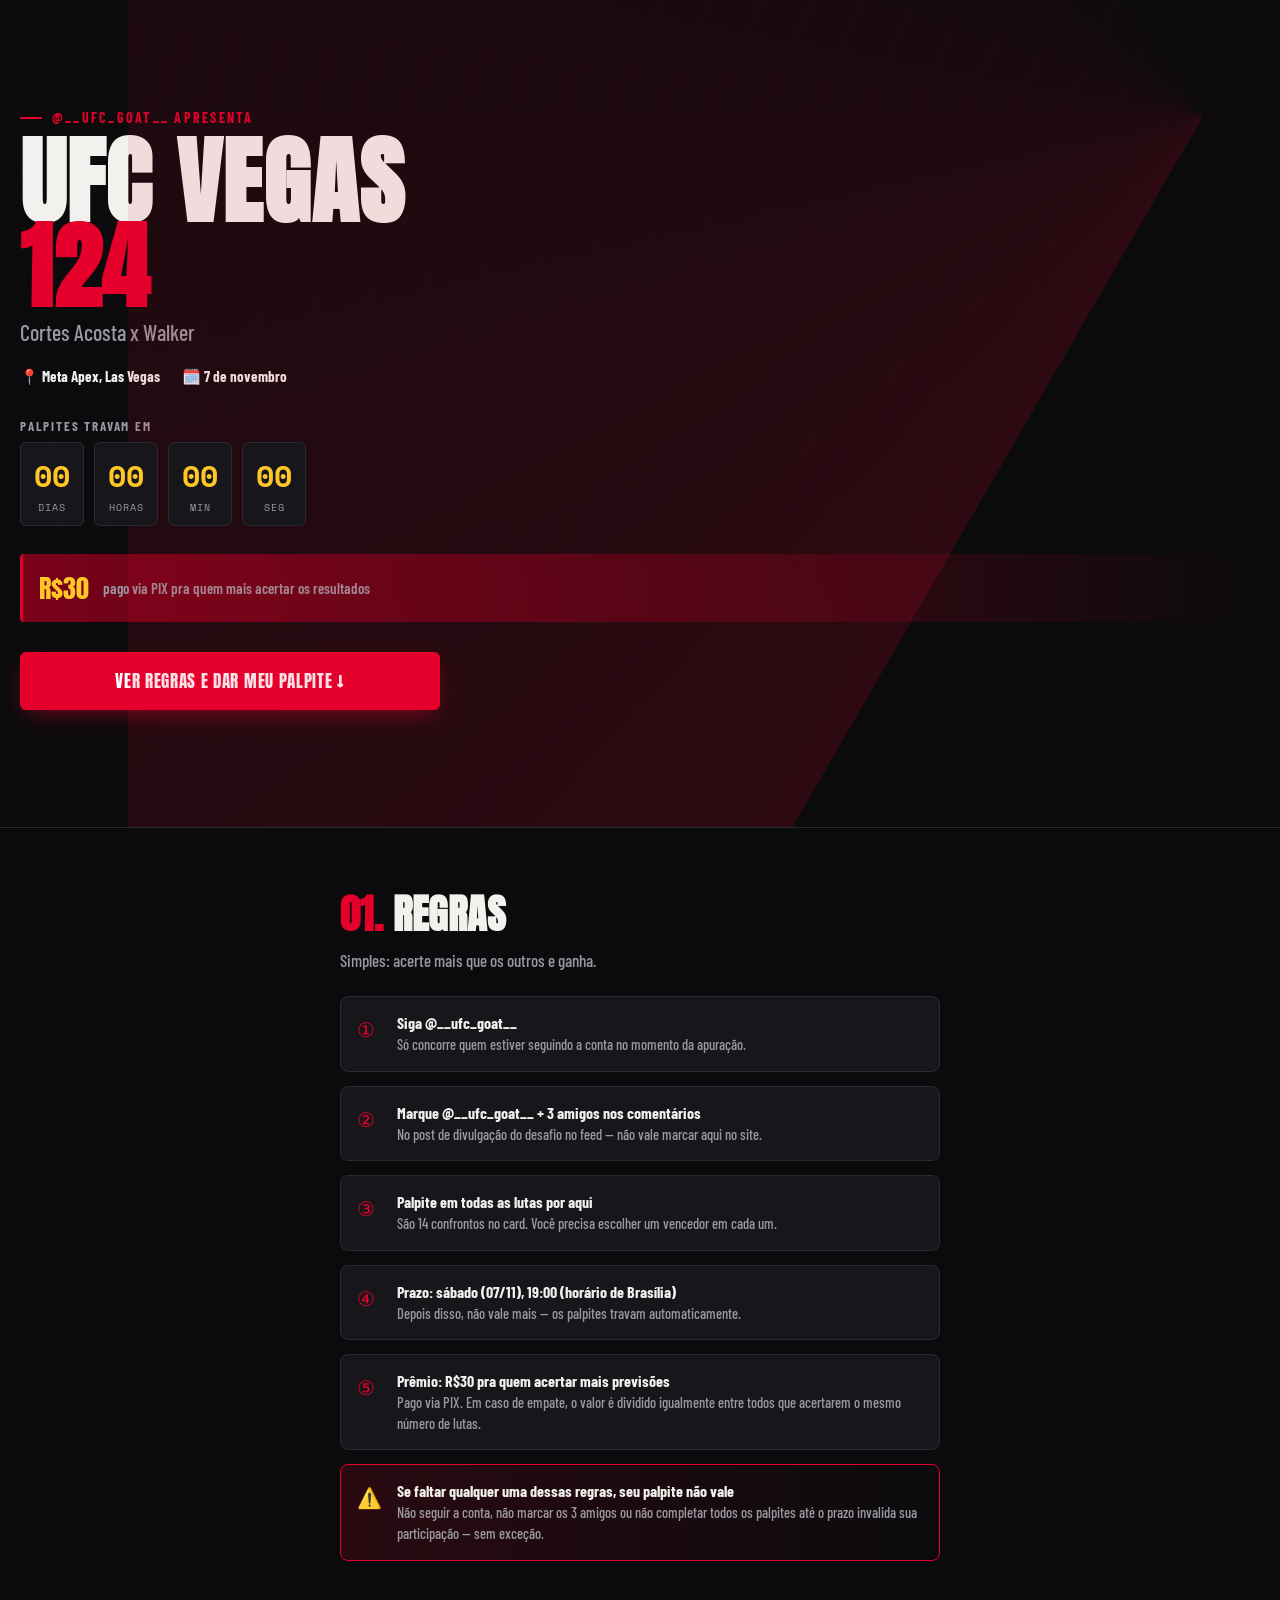
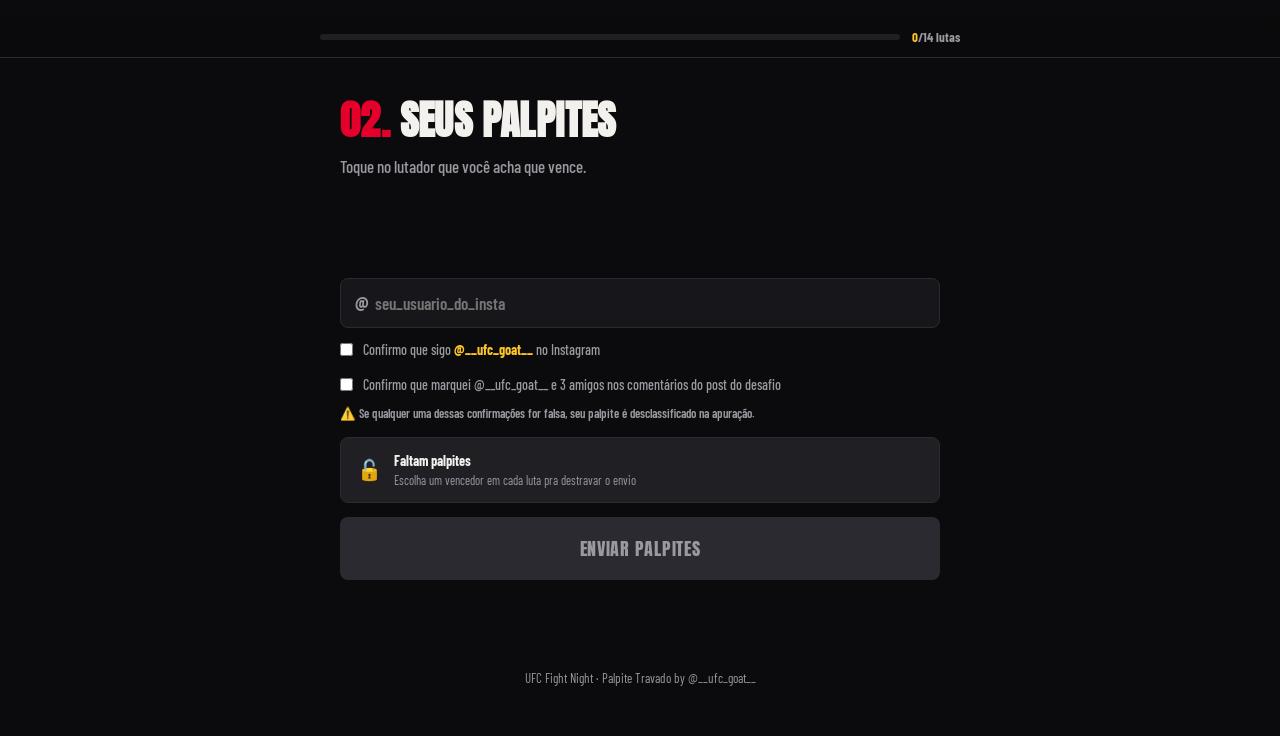
==== commit 12e28c22: "Waldo X Walker Att" ====
--- a/index.html
+++ b/index.html
@@ -3,30 +3,20 @@
 <head>
 <meta charset="UTF-8">
 <meta name="viewport" content="width=device-width, initial-scale=1.0">
-<title>UFC Sacramento — Palpite Travado</title>
+<title>UFC Fight Night — Palpite Travado</title>
 <link rel="preconnect" href="https://fonts.googleapis.com">
 <link href="https://fonts.googleapis.com/css2?family=Anton&family=Barlow+Condensed:wght@400;500;600;700&family=Space+Mono:wght@400;700&display=swap" rel="stylesheet">
 <link rel="stylesheet" href="style.css">
 </head>
 <body>
 
-<div class="gate" id="gate">
-  <div class="gate-box">
-    <h2 class="display">Acesso <span>restrito</span></h2>
-    <p>Digite o e-mail cadastrado pra entrar e dar seu palpite.</p>
-    <input type="email" id="gateEmail" placeholder="seu@email.com" autocomplete="email" autocapitalize="none">
-    <button id="gateBtn" type="button">Entrar</button>
-    <div class="gate-msg" id="gateMsg"></div>
-  </div>
-</div>
-
 <section class="hero" id="hero">
   <div class="eyebrow">@__ufc_goat__ apresenta</div>
-  <h1 class="display" id="eventTitle">UFC<br><span>330</span></h1>
-  <div class="hero-sub" id="eventMatchup">Makhachev x Machado Garry</div>
+  <h1 class="display" id="eventTitle">UFC Vegas<br><span>124</span></h1>
+  <div class="hero-sub" id="eventMatchup">Cortes Acosta x Walker</div>
   <div class="hero-meta">
-    <span>📍 <b id="eventVenue">Xfinity Mobile Arena, Philadelphia</b></span>
-    <span>🗓️ <b id="eventDate">15 de agosto</b></span>
+    <span>📍 <b id="eventVenue">Meta Apex, Las Vegas</b></span>
+    <span>🗓️ <b id="eventDate">7 de novembro</b></span>
   </div>
   <div class="countdown-block">
     <div class="countdown-label">Palpites travam em</div>
@@ -38,7 +28,7 @@
     </div>
   </div>
   <div class="prize-strip">
-    <div class="amt" id="prizeAmount">R$500</div>
+    <div class="amt" id="prizeAmount">R$30</div>
     <div class="txt">pago via PIX pra quem mais acertar os resultados</div>
   </div>
   <button class="cta-scroll" onclick="document.getElementById('regras').scrollIntoView({behavior:'smooth'})">
@@ -52,8 +42,8 @@
   <ul class="rules-list">
     <li><span class="ico">①</span><div class="body"><b>Siga @__ufc_goat__</b><span>Só concorre quem estiver seguindo a conta no momento da apuração.</span></div></li>
     <li><span class="ico">②</span><div class="body"><b>Marque @__ufc_goat__ + 3 amigos nos comentários</b><span>No post de divulgação do desafio no feed — não vale marcar aqui no site.</span></div></li>
-    <li><span class="ico">③</span><div class="body"><b>Palpite em todas as lutas por aqui</b><span id="rulesFightCount">São 12 confrontos no card. Você precisa escolher um vencedor em cada um.</span></div></li>
-    <li><span class="ico">④</span><div class="body"><b id="rulesDeadlineTitle">Prazo: sábado (15/08), 12:00 (horário de Brasília)</b><span>Depois disso, não vale mais — os palpites travam automaticamente.</span></div></li>
+    <li><span class="ico">③</span><div class="body"><b>Palpite em todas as lutas por aqui</b><span id="rulesFightCount">São 14 confrontos no card. Você precisa escolher um vencedor em cada um.</span></div></li>
+    <li><span class="ico">④</span><div class="body"><b id="rulesDeadlineTitle">Prazo: sábado (07/11), 19:00 (horário de Brasília)</b><span>Depois disso, não vale mais — os palpites travam automaticamente.</span></div></li>
     <li><span class="ico">⑤</span><div class="body"><b id="rulesPrizeTitle">Prêmio: R$30 pra quem acertar mais previsões</b><span>Pago via PIX. Em caso de empate, o valor é dividido igualmente entre todos que acertarem o mesmo número de lutas.</span></div></li>
   </ul>
   <ul class="rules-list" style="margin-top:14px;">
@@ -67,7 +57,7 @@
 <div class="progress-bar-wrap">
   <div class="progress-bar-inner">
     <div class="progress-track"><div class="progress-fill" id="progressFill"></div></div>
-    <div class="progress-count" id="progressCount"><b>0</b>/9 lutas</div>
+    <div class="progress-count" id="progressCount"><b>0</b>/14 lutas</div>
   </div>
 </div>
 
@@ -100,14 +90,16 @@
   </div>
   <button class="submit-btn" id="submitBtn" disabled>Enviar palpites</button>
   <div class="confirm-box" id="confirmBox">
-    <div class="big display">PALPITE TRAVADO</div>
+    <div class="big display">PALPITE TRAVADO ✅</div>
     <p>Boa sorte, <b id="confirmHandle"></b>!</p>
     <p>Guarda o print disso aí — é o seu comprovante.</p>
   </div>
+  <button class="my-picks-btn" id="myPicksBtn" type="button" hidden>👀 Ver meus palpites</button>
+  <div class="my-picks" id="myPicksBox" hidden></div>
 </section>
 
 <footer>
-  UFC Sacramento · Palpite Travado by @__ufc_goat__
+  UFC Fight Night · Palpite Travado by @__ufc_goat__
 </footer>
 
 <div class="admin-panel" id="adminPanel">
@@ -126,4 +118,4 @@
 <script src="config.js"></script>
 <script src="app.js"></script>
 </body>
-</html>
+</html>
--- a/style.css
+++ b/style.css
@@ -1,125 +1,136 @@
-  :root{
-    --bg:#0B0B0D;
-    --surface:#17171B;
-    --surface-raised:#1F1F24;
-    --red:#E4002B;
-    --red-dim:#7A0219;
-    --gold:#FFC627;
-    --text:#F2F1ED;
-    --text-dim:#9A98A0;
-    --border:#2A2A30;
-  }
-  *{box-sizing:border-box; margin:0; padding:0;}
-  html,body{background:var(--bg); color:var(--text); font-family:'Barlow Condensed', sans-serif; overflow-x:hidden;}
-  .display{font-family:'Anton', sans-serif; text-transform:uppercase; letter-spacing:0.01em;}
-  .mono{font-family:'Space Mono', monospace;}
-  .hero{
-    position:relative; min-height:92vh; display:flex; flex-direction:column; justify-content:center;
-    padding:32px 20px 40px;
-    background:
-      linear-gradient(180deg, rgba(11,11,13,0.4) 0%, rgba(11,11,13,0.95) 78%, var(--bg) 100%),
-      repeating-linear-gradient(115deg, rgba(228,0,43,0.06) 0px, rgba(228,0,43,0.06) 2px, transparent 2px, transparent 46px);
-    border-bottom:1px solid var(--border); overflow:hidden;
-  }
-  .hero::before{
-    content:""; position:absolute; top:-40%; right:-30%; width:120%; height:180%;
-    background:conic-gradient(from 210deg at 70% 30%, rgba(228,0,43,0.16), transparent 35%);
-    pointer-events:none;
-  }
-  .eyebrow{display:flex; align-items:center; gap:10px; color:var(--red); font-weight:700; font-size:14px; letter-spacing:0.16em; text-transform:uppercase; margin-bottom:14px;}
-  .eyebrow::before{content:""; width:22px; height:2px; background:var(--red);}
-  .hero h1{font-size:clamp(52px, 15vw, 96px); line-height:0.88; color:var(--text);}
-  .hero h1 span{color:var(--red);}
-  .hero-sub{font-size:clamp(18px,4.2vw,22px); color:var(--text-dim); margin-top:10px; max-width:480px; font-weight:500;}
-  .hero-meta{display:flex; flex-wrap:wrap; gap:10px 22px; margin-top:22px; font-size:15px; color:var(--text-dim); font-weight:600;}
-  .hero-meta b{color:var(--text); font-weight:700;}
-  .countdown-block{margin-top:32px;}
-  .countdown-label{font-size:13px; letter-spacing:0.14em; color:var(--text-dim); text-transform:uppercase; margin-bottom:8px; font-weight:700;}
-  .countdown{display:flex; gap:10px;}
-  .cd-unit{background:var(--surface); border:1px solid var(--border); border-radius:6px; padding:10px 4px; text-align:center; min-width:64px; position:relative;}
-  .cd-unit .num{font-size:30px; font-weight:700; color:var(--gold);}
-  .cd-unit .lbl{font-size:10px; color:var(--text-dim); letter-spacing:0.1em; text-transform:uppercase; margin-top:2px;}
-  .prize-strip{margin-top:28px; display:flex; align-items:center; gap:14px; background:linear-gradient(90deg, var(--red-dim), transparent); border-left:3px solid var(--red); padding:14px 16px; border-radius:4px;}
-  .prize-strip .amt{font-family:'Anton',sans-serif; font-size:26px; color:var(--gold);}
-  .prize-strip .txt{font-size:15px; color:var(--text-dim); font-weight:600;}
-  .cta-scroll{margin-top:30px; background:var(--red); color:#fff; border:none; border-radius:6px; font-family:'Anton', sans-serif; text-transform:uppercase; letter-spacing:0.04em; font-size:17px; padding:16px 22px; width:100%; max-width:420px; cursor:pointer; transition:transform .15s ease, box-shadow .15s ease; box-shadow:0 8px 24px -8px rgba(228,0,43,0.6);}
-  .cta-scroll:active{transform:scale(0.98);}
-  .section{padding:56px 20px; max-width:640px; margin:0 auto;}
-  .section-title{font-size:clamp(30px,7vw,40px); margin-bottom:6px;}
-  .section-title .n{color:var(--red);}
-  .section-desc{color:var(--text-dim); font-size:17px; margin-bottom:26px; font-weight:500;}
-  .rules-list{list-style:none; display:flex; flex-direction:column; gap:14px;}
-  .rules-list li{display:flex; gap:14px; background:var(--surface); border:1px solid var(--border); border-radius:8px; padding:16px;}
-  .rules-list .ico{font-family:'Anton',sans-serif; color:var(--red); font-size:20px; min-width:26px;}
-  .rules-list .body b{display:block; font-size:16px; margin-bottom:2px; font-weight:700;}
-  .rules-list .body span{font-size:14.5px; color:var(--text-dim); font-weight:500; line-height:1.35;}
-  .progress-bar-wrap{position:sticky; top:0; z-index:20; background:rgba(11,11,13,0.92); backdrop-filter:blur(6px); padding:12px 20px; border-bottom:1px solid var(--border);}
-  .progress-bar-inner{max-width:640px; margin:0 auto; display:flex; align-items:center; gap:12px;}
-  .progress-track{flex:1; height:6px; background:var(--surface-raised); border-radius:3px; overflow:hidden;}
-  .progress-fill{height:100%; background:linear-gradient(90deg, var(--red), var(--gold)); width:0%; transition:width .3s ease;}
-  .progress-count{font-size:13px; font-weight:700; color:var(--text-dim); white-space:nowrap;}
-  .progress-count b{color:var(--gold);}
-  .fight-card{background:var(--surface); border:1px solid var(--border); border-radius:10px; padding:16px; margin-bottom:14px;}
-  .fight-tag{font-size:11px; letter-spacing:0.12em; text-transform:uppercase; color:var(--text-dim); font-weight:700; margin-bottom:10px; display:flex; justify-content:space-between;}
-  .fight-tag .title-belt{color:var(--gold);}
-  .matchup{display:grid; grid-template-columns:1fr auto 1fr; align-items:center; gap:8px;}
-  .fighter{border:1px solid var(--border); background:var(--bg); border-radius:8px; padding:16px 10px; text-align:center; cursor:pointer; transition:all .15s ease; position:relative;}
-  .fighter .initial{width:44px; height:44px; border-radius:50%; background:var(--surface-raised); display:flex; align-items:center; justify-content:center; margin:0 auto 8px; font-family:'Anton',sans-serif; font-size:16px; color:var(--text-dim); border:1px solid var(--border);}
-  .fighter .name{font-size:15px; font-weight:700; line-height:1.15;}
-  .fighter .rec{font-size:11.5px; color:var(--text-dim); margin-top:3px; font-weight:600;}
-  .fighter.selected{border-color:var(--red); background:linear-gradient(180deg, rgba(228,0,43,0.14), rgba(228,0,43,0.02));}
-  .fighter.selected .initial{background:var(--red); color:#fff; border-color:var(--red);}
-  .fighter.selected::after{content:"✓ PALPITE"; position:absolute; top:-9px; left:50%; transform:translateX(-50%); background:var(--red); color:#fff; font-size:9.5px; font-weight:700; letter-spacing:0.08em; padding:2px 7px; border-radius:10px;}
-  .vs-divider{font-family:'Anton',sans-serif; font-size:14px; color:var(--text-dim); position:relative; width:26px; height:26px; display:flex; align-items:center; justify-content:center;}
-  .vs-slash{position:absolute; width:2px; height:34px; background:var(--border); transform:rotate(18deg); transition:all .2s ease;}
-  .fight-card.picked-a .vs-slash{background:var(--red); transform:rotate(18deg) translateX(-6px); box-shadow:0 0 10px rgba(228,0,43,0.6);}
-  .fight-card.picked-b .vs-slash{background:var(--red); transform:rotate(18deg) translateX(6px); box-shadow:0 0 10px rgba(228,0,43,0.6);}
-  .submit-section{padding:20px; max-width:640px; margin:0 auto 40px;}
-  .handle-field{background:var(--surface); border:1px solid var(--border); border-radius:8px; display:flex; align-items:center; padding:0 14px; margin-bottom:12px;}
-  .handle-field span{color:var(--text-dim); font-weight:700; font-size:18px;}
-  .handle-field input{flex:1; background:transparent; border:none; outline:none; color:var(--text); font-size:17px; padding:14px 6px; font-family:'Barlow Condensed', sans-serif; font-weight:600;}
-  .follow-check{display:flex; align-items:flex-start; gap:10px; margin-bottom:16px; font-size:14px; color:var(--text-dim); font-weight:500; line-height:1.4;}
-  .follow-check input{margin-top:3px; accent-color:var(--red);}
-  .follow-check a{color:var(--gold); font-weight:700; text-decoration:none;}
-  .lock-bar{display:flex; align-items:center; gap:12px; background:var(--surface-raised); border:1px solid var(--border); border-radius:8px; padding:14px 16px; margin-bottom:14px; transition:all .25s ease;}
-  .lock-bar.locked{border-color:var(--red); background:linear-gradient(90deg, rgba(228,0,43,0.16), transparent);}
-  .lock-icon{font-size:20px;}
-  .lock-text b{display:block; font-size:14px; font-weight:700;}
-  .lock-text span{font-size:12.5px; color:var(--text-dim);}
-  .submit-btn{width:100%; background:var(--border); color:var(--text-dim); border:none; border-radius:8px; font-family:'Anton',sans-serif; text-transform:uppercase; letter-spacing:0.04em; font-size:18px; padding:18px; cursor:not-allowed; transition:all .2s ease;}
-  .submit-btn.ready{background:var(--red); color:#fff; cursor:pointer; box-shadow:0 8px 24px -8px rgba(228,0,43,0.6);}
-  .submit-btn.ready:active{transform:scale(0.98);}
-  .confirm-box{display:none; text-align:center; padding:30px 20px; background:var(--surface); border:1px solid var(--red); border-radius:10px; margin-top:16px;}
-  .confirm-box.show{display:block;}
-  .confirm-box .big{font-family:'Anton',sans-serif; font-size:26px; color:var(--gold); margin-bottom:8px;}
-  .confirm-box p{color:var(--text-dim); font-size:15px; margin-bottom:4px;}
-  footer{text-align:center; padding:30px 20px 50px; color:var(--text-dim); font-size:13px;}
-  .admin-link{display:inline-block; margin-top:14px; color:var(--text-dim); font-size:12px; text-decoration:underline; cursor:pointer; background:none; border:none;}
-  .admin-panel{display:none; max-width:640px; margin:0 auto 40px; padding:0 20px;}
-  .admin-panel.show{display:block;}
-  .admin-panel textarea{width:100%; min-height:200px; background:var(--surface); color:var(--text); border:1px solid var(--border); border-radius:8px; padding:12px; font-family:'Space Mono',monospace; font-size:12px;}
-  .admin-panel button{margin-top:10px; background:var(--surface-raised); color:var(--text); border:1px solid var(--border); border-radius:6px; padding:10px 16px; font-weight:700; cursor:pointer; font-family:'Barlow Condensed',sans-serif;}
-  .result-fight{background:var(--surface); border:1px solid var(--border); border-radius:8px; padding:12px 14px; margin-bottom:8px;}
-  .result-fight .rf-label{font-size:12.5px; color:var(--text-dim); font-weight:700; margin-bottom:8px;}
-  .result-options{display:flex; gap:8px;}
-  .result-options label{flex:1; display:flex; align-items:center; gap:6px; background:var(--bg); border:1px solid var(--border); border-radius:6px; padding:8px 10px; font-size:14px; font-weight:600; cursor:pointer;}
-  .result-options input{accent-color:var(--red);}
-  .result-options label.chosen{border-color:var(--gold); color:var(--gold);}
-  .ranking-table{width:100%; border-collapse:collapse; font-size:14px; margin-top:10px;}
-  .ranking-table th, .ranking-table td{text-align:left; padding:8px 10px; border-bottom:1px solid var(--border);}
-  .ranking-table th{color:var(--text-dim); font-size:11.5px; letter-spacing:0.06em; text-transform:uppercase;}
-  .ranking-table tr.leader td{color:var(--gold); font-weight:700;}
-  .ranking-table tr.dq td{color:var(--text-dim); text-decoration:line-through; opacity:0.6;}
-  .ranking-table td.pos{font-family:'Space Mono',monospace;}
-  .dq-tag{font-size:10px; background:var(--red-dim); color:#fff; padding:1px 6px; border-radius:8px; margin-left:6px; text-decoration:none; display:inline-block;}
-  .gate{position:fixed; inset:0; z-index:1000; display:flex; align-items:center; justify-content:center; padding:24px; background:
-      linear-gradient(180deg, rgba(11,11,13,0.9), var(--bg)),
-      repeating-linear-gradient(115deg, rgba(228,0,43,0.06) 0px, rgba(228,0,43,0.06) 2px, transparent 2px, transparent 46px);}
-  .gate-box{width:100%; max-width:420px; background:var(--surface); border:1px solid var(--border); border-radius:12px; padding:28px 22px; text-align:center;}
-  .gate-box h2{font-size:30px; margin-bottom:6px;}
-  .gate-box h2 span{color:var(--red);}
-  .gate-box p{color:var(--text-dim); font-size:16px; font-weight:500; margin-bottom:18px;}
-  .gate-box input{width:100%; background:var(--bg); border:1px solid var(--border); border-radius:8px; outline:none; color:var(--text); font-size:17px; padding:14px; font-family:'Barlow Condensed', sans-serif; font-weight:600; margin-bottom:12px;}
-  .gate-box input:focus{border-color:var(--red);}
-  .gate-box button{width:100%; background:var(--red); color:#fff; border:none; border-radius:8px; font-family:'Anton',sans-serif; text-transform:uppercase; letter-spacing:0.04em; font-size:17px; padding:15px; cursor:pointer;}
-  .gate-msg{min-height:20px; margin:12px 0 0; font-size:14px; color:var(--gold); font-weight:600;}
+:root{
+  --bg:#0B0B0D;
+  --surface:#17171B;
+  --surface-raised:#1F1F24;
+  --red:#E4002B;
+  --red-dim:#7A0219;
+  --gold:#FFC627;
+  --text:#F2F1ED;
+  --text-dim:#9A98A0;
+  --border:#2A2A30;
+}
+*{box-sizing:border-box; margin:0; padding:0;}
+html,body{background:var(--bg); color:var(--text); font-family:'Barlow Condensed', sans-serif; overflow-x:hidden;}
+.display{font-family:'Anton', sans-serif; text-transform:uppercase; letter-spacing:0.01em;}
+.mono{font-family:'Space Mono', monospace;}
+.hero{
+  position:relative; min-height:92vh; display:flex; flex-direction:column; justify-content:center;
+  padding:32px 20px 40px;
+  background:
+    linear-gradient(180deg, rgba(11,11,13,0.4) 0%, rgba(11,11,13,0.95) 78%, var(--bg) 100%),
+    repeating-linear-gradient(115deg, rgba(228,0,43,0.06) 0px, rgba(228,0,43,0.06) 2px, transparent 2px, transparent 46px);
+  border-bottom:1px solid var(--border); overflow:hidden;
+}
+.hero::before{
+  content:""; position:absolute; top:-40%; right:-30%; width:120%; height:180%;
+  background:conic-gradient(from 210deg at 70% 30%, rgba(228,0,43,0.16), transparent 35%);
+  pointer-events:none;
+}
+.eyebrow{display:flex; align-items:center; gap:10px; color:var(--red); font-weight:700; font-size:14px; letter-spacing:0.16em; text-transform:uppercase; margin-bottom:14px;}
+.eyebrow::before{content:""; width:22px; height:2px; background:var(--red);}
+.hero h1{font-size:clamp(52px, 15vw, 96px); line-height:0.88; color:var(--text);}
+.hero h1 span{color:var(--red);}
+.hero-sub{font-size:clamp(18px,4.2vw,22px); color:var(--text-dim); margin-top:10px; max-width:480px; font-weight:500;}
+.hero-meta{display:flex; flex-wrap:wrap; gap:10px 22px; margin-top:22px; font-size:15px; color:var(--text-dim); font-weight:600;}
+.hero-meta b{color:var(--text); font-weight:700;}
+.countdown-block{margin-top:32px;}
+.countdown-label{font-size:13px; letter-spacing:0.14em; color:var(--text-dim); text-transform:uppercase; margin-bottom:8px; font-weight:700;}
+.countdown{display:flex; gap:10px;}
+.cd-unit{background:var(--surface); border:1px solid var(--border); border-radius:6px; padding:10px 4px; text-align:center; min-width:64px; position:relative;}
+.cd-unit .num{font-size:30px; font-weight:700; color:var(--gold);}
+.cd-unit .lbl{font-size:10px; color:var(--text-dim); letter-spacing:0.1em; text-transform:uppercase; margin-top:2px;}
+.prize-strip{margin-top:28px; display:flex; align-items:center; gap:14px; background:linear-gradient(90deg, var(--red-dim), transparent); border-left:3px solid var(--red); padding:14px 16px; border-radius:4px;}
+.prize-strip .amt{font-family:'Anton',sans-serif; font-size:26px; color:var(--gold);}
+.prize-strip .txt{font-size:15px; color:var(--text-dim); font-weight:600;}
+.cta-scroll{margin-top:30px; background:var(--red); color:#fff; border:none; border-radius:6px; font-family:'Anton', sans-serif; text-transform:uppercase; letter-spacing:0.04em; font-size:17px; padding:16px 22px; width:100%; max-width:420px; cursor:pointer; transition:transform .15s ease, box-shadow .15s ease; box-shadow:0 8px 24px -8px rgba(228,0,43,0.6);}
+.cta-scroll:active{transform:scale(0.98);}
+.section{padding:56px 20px; max-width:640px; margin:0 auto;}
+.section-title{font-size:clamp(30px,7vw,40px); margin-bottom:6px;}
+.section-title .n{color:var(--red);}
+.section-desc{color:var(--text-dim); font-size:17px; margin-bottom:26px; font-weight:500;}
+.rules-list{list-style:none; display:flex; flex-direction:column; gap:14px;}
+.rules-list li{display:flex; gap:14px; background:var(--surface); border:1px solid var(--border); border-radius:8px; padding:16px;}
+.rules-list .ico{font-family:'Anton',sans-serif; color:var(--red); font-size:20px; min-width:26px;}
+.rules-list .body b{display:block; font-size:16px; margin-bottom:2px; font-weight:700;}
+.rules-list .body span{font-size:14.5px; color:var(--text-dim); font-weight:500; line-height:1.35;}
+.progress-bar-wrap{position:sticky; top:0; z-index:20; background:rgba(11,11,13,0.92); backdrop-filter:blur(6px); padding:12px 20px; border-bottom:1px solid var(--border);}
+.progress-bar-inner{max-width:640px; margin:0 auto; display:flex; align-items:center; gap:12px;}
+.progress-track{flex:1; height:6px; background:var(--surface-raised); border-radius:3px; overflow:hidden;}
+.progress-fill{height:100%; background:linear-gradient(90deg, var(--red), var(--gold)); width:0%; transition:width .3s ease;}
+.progress-count{font-size:13px; font-weight:700; color:var(--text-dim); white-space:nowrap;}
+.progress-count b{color:var(--gold);}
+.fight-card{background:var(--surface); border:1px solid var(--border); border-radius:10px; padding:16px; margin-bottom:14px;}
+.fight-tag{font-size:11px; letter-spacing:0.12em; text-transform:uppercase; color:var(--text-dim); font-weight:700; margin-bottom:10px; display:flex; justify-content:space-between;}
+.fight-tag .title-belt{color:var(--gold);}
+.matchup{display:grid; grid-template-columns:1fr auto 1fr; align-items:center; gap:8px;}
+.fighter{border:1px solid var(--border); background:var(--bg); border-radius:8px; padding:16px 10px; text-align:center; cursor:pointer; transition:all .15s ease; position:relative;}
+.fighter .initial{width:44px; height:44px; border-radius:50%; background:var(--surface-raised); display:flex; align-items:center; justify-content:center; margin:0 auto 8px; font-family:'Anton',sans-serif; font-size:16px; color:var(--text-dim); border:1px solid var(--border);}
+.fighter .name{font-size:15px; font-weight:700; line-height:1.15;}
+.fighter .rec{font-size:11.5px; color:var(--text-dim); margin-top:3px; font-weight:600;}
+.fighter.selected{border-color:var(--red); background:linear-gradient(180deg, rgba(228,0,43,0.14), rgba(228,0,43,0.02));}
+.fighter.selected .initial{background:var(--red); color:#fff; border-color:var(--red);}
+.fighter.selected::after{content:"✓ PALPITE"; position:absolute; top:-9px; left:50%; transform:translateX(-50%); background:var(--red); color:#fff; font-size:9.5px; font-weight:700; letter-spacing:0.08em; padding:2px 7px; border-radius:10px;}
+.vs-divider{font-family:'Anton',sans-serif; font-size:14px; color:var(--text-dim); position:relative; width:26px; height:26px; display:flex; align-items:center; justify-content:center;}
+.vs-slash{position:absolute; width:2px; height:34px; background:var(--border); transform:rotate(18deg); transition:all .2s ease;}
+.fight-card.picked-a .vs-slash{background:var(--red); transform:rotate(18deg) translateX(-6px); box-shadow:0 0 10px rgba(228,0,43,0.6);}
+.fight-card.picked-b .vs-slash{background:var(--red); transform:rotate(18deg) translateX(6px); box-shadow:0 0 10px rgba(228,0,43,0.6);}
+.submit-section{padding:20px; max-width:640px; margin:0 auto 40px;}
+.handle-field{background:var(--surface); border:1px solid var(--border); border-radius:8px; display:flex; align-items:center; padding:0 14px; margin-bottom:12px;}
+.handle-field span{color:var(--text-dim); font-weight:700; font-size:18px;}
+.handle-field input{flex:1; background:transparent; border:none; outline:none; color:var(--text); font-size:17px; padding:14px 6px; font-family:'Barlow Condensed', sans-serif; font-weight:600;}
+.follow-check{display:flex; align-items:flex-start; gap:10px; margin-bottom:16px; font-size:14px; color:var(--text-dim); font-weight:500; line-height:1.4;}
+.follow-check input{margin-top:3px; accent-color:var(--red);}
+.follow-check a{color:var(--gold); font-weight:700; text-decoration:none;}
+.lock-bar{display:flex; align-items:center; gap:12px; background:var(--surface-raised); border:1px solid var(--border); border-radius:8px; padding:14px 16px; margin-bottom:14px; transition:all .25s ease;}
+.lock-bar.locked{border-color:var(--red); background:linear-gradient(90deg, rgba(228,0,43,0.16), transparent);}
+.lock-icon{font-size:20px;}
+.lock-text b{display:block; font-size:14px; font-weight:700;}
+.lock-text span{font-size:12.5px; color:var(--text-dim);}
+.submit-btn{width:100%; background:var(--border); color:var(--text-dim); border:none; border-radius:8px; font-family:'Anton',sans-serif; text-transform:uppercase; letter-spacing:0.04em; font-size:18px; padding:18px; cursor:not-allowed; transition:all .2s ease;}
+.submit-btn.ready{background:var(--red); color:#fff; cursor:pointer; box-shadow:0 8px 24px -8px rgba(228,0,43,0.6);}
+.submit-btn.ready:active{transform:scale(0.98);}
+.confirm-box{display:none; text-align:center; padding:30px 20px; background:var(--surface); border:1px solid var(--red); border-radius:10px; margin-top:16px;}
+.confirm-box.show{display:block;}
+.confirm-box .big{font-family:'Anton',sans-serif; font-size:26px; color:var(--gold); margin-bottom:8px;}
+.confirm-box p{color:var(--text-dim); font-size:15px; margin-bottom:4px;}
+footer{text-align:center; padding:30px 20px 50px; color:var(--text-dim); font-size:13px;}
+.admin-link{display:inline-block; margin-top:14px; color:var(--text-dim); font-size:12px; text-decoration:underline; cursor:pointer; background:none; border:none;}
+.admin-panel{display:none; max-width:640px; margin:0 auto 40px; padding:0 20px;}
+.admin-panel.show{display:block;}
+.admin-panel textarea{width:100%; min-height:200px; background:var(--surface); color:var(--text); border:1px solid var(--border); border-radius:8px; padding:12px; font-family:'Space Mono',monospace; font-size:12px;}
+.admin-panel button{margin-top:10px; background:var(--surface-raised); color:var(--text); border:1px solid var(--border); border-radius:6px; padding:10px 16px; font-weight:700; cursor:pointer; font-family:'Barlow Condensed',sans-serif;}
+.result-fight{background:var(--surface); border:1px solid var(--border); border-radius:8px; padding:12px 14px; margin-bottom:8px;}
+.result-fight .rf-label{font-size:12.5px; color:var(--text-dim); font-weight:700; margin-bottom:8px;}
+.result-options{display:flex; gap:8px;}
+.result-options label{flex:1; display:flex; align-items:center; gap:6px; background:var(--bg); border:1px solid var(--border); border-radius:6px; padding:8px 10px; font-size:14px; font-weight:600; cursor:pointer;}
+.result-options input{accent-color:var(--red);}
+.result-options label.chosen{border-color:var(--gold); color:var(--gold);}
+.ranking-table{width:100%; border-collapse:collapse; font-size:14px; margin-top:10px;}
+.ranking-table th, .ranking-table td{text-align:left; padding:8px 10px; border-bottom:1px solid var(--border);}
+.ranking-table th{color:var(--text-dim); font-size:11.5px; letter-spacing:0.06em; text-transform:uppercase;}
+.ranking-table tr.leader td{color:var(--gold); font-weight:700;}
+.ranking-table tr.dq td{color:var(--text-dim); text-decoration:line-through; opacity:0.6;}
+.ranking-table td.pos{font-family:'Space Mono',monospace;}
+.dq-tag{font-size:10px; background:var(--red-dim); color:#fff; padding:1px 6px; border-radius:8px; margin-left:6px; text-decoration:none; display:inline-block;}
+.gate{position:fixed; inset:0; z-index:1000; display:flex; align-items:center; justify-content:center; padding:24px; background:
+    linear-gradient(180deg, rgba(11,11,13,0.9), var(--bg)),
+    repeating-linear-gradient(115deg, rgba(228,0,43,0.06) 0px, rgba(228,0,43,0.06) 2px, transparent 2px, transparent 46px);}
+.gate-box{width:100%; max-width:420px; background:var(--surface); border:1px solid var(--border); border-radius:12px; padding:28px 22px; text-align:center;}
+.gate-box h2{font-size:30px; margin-bottom:6px;}
+.gate-box h2 span{color:var(--red);}
+.gate-box p{color:var(--text-dim); font-size:16px; font-weight:500; margin-bottom:18px;}
+.gate-box input{width:100%; background:var(--bg); border:1px solid var(--border); border-radius:8px; outline:none; color:var(--text); font-size:17px; padding:14px; font-family:'Barlow Condensed', sans-serif; font-weight:600; margin-bottom:12px;}
+.gate-box input:focus{border-color:var(--red);}
+.gate-box button{width:100%; background:var(--red); color:#fff; border:none; border-radius:8px; font-family:'Anton',sans-serif; text-transform:uppercase; letter-spacing:0.04em; font-size:17px; padding:15px; cursor:pointer;}
+.gate-msg{min-height:20px; margin:12px 0 0; font-size:14px; color:var(--gold); font-weight:600;}
+
+.my-picks-btn{width:100%; margin-top:12px; background:transparent; color:var(--text); border:1px solid var(--border); border-radius:8px; font-family:'Anton',sans-serif; text-transform:uppercase; letter-spacing:0.04em; font-size:15px; padding:13px; cursor:pointer;}
+.my-picks-btn[hidden], .my-picks[hidden]{display:none;}
+.my-picks{margin-top:12px; background:var(--surface); border:1px solid var(--border); border-radius:10px; padding:14px;}
+.my-picks h3{font-size:18px; margin-bottom:4px;}
+.my-picks small{display:block; color:var(--text-dim); margin-bottom:10px; font-size:13px;}
+.my-picks ul{list-style:none; margin:0; padding:0;}
+.my-picks li{display:flex; justify-content:space-between; gap:10px; padding:8px 0; border-bottom:1px solid var(--border); font-size:14.5px;}
+.my-picks li:last-child{border-bottom:none;}
+.my-picks li .vs{color:var(--text-dim);}
+.my-picks li b{color:var(--gold); text-align:right;}
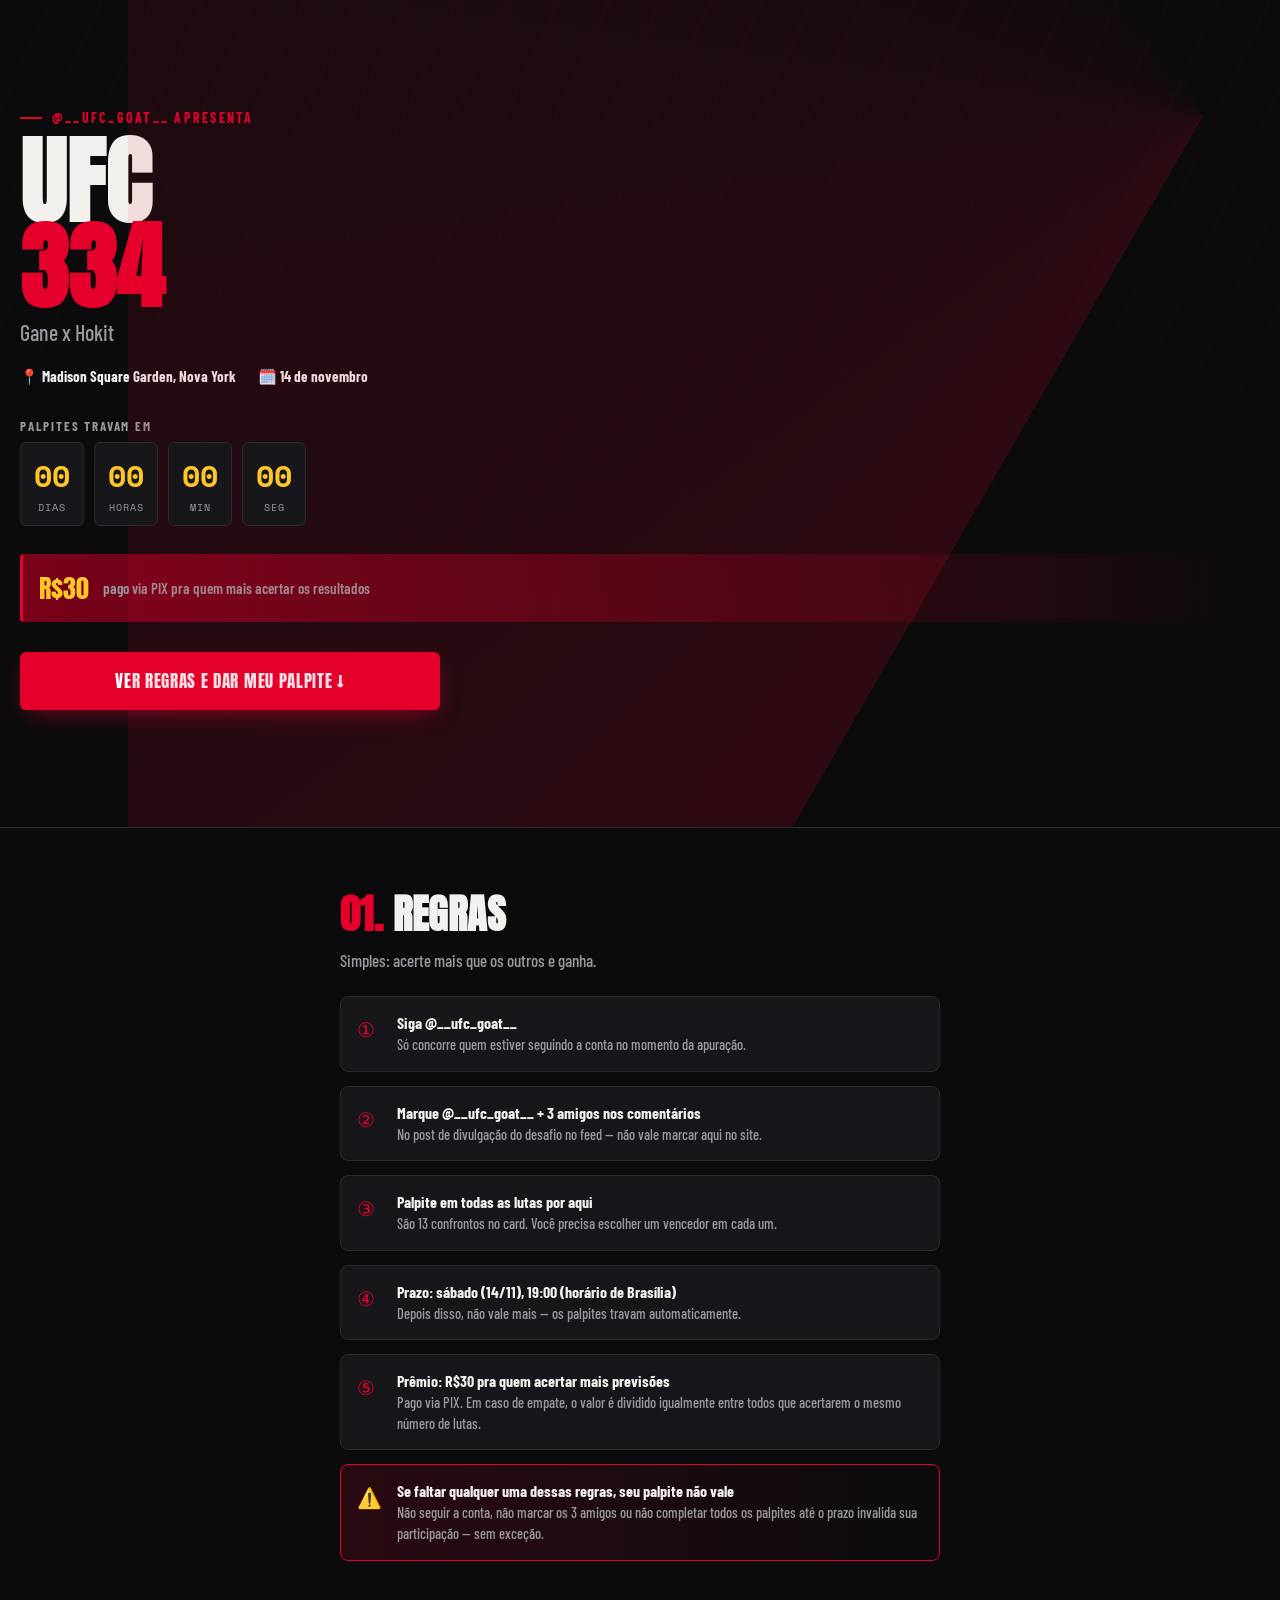
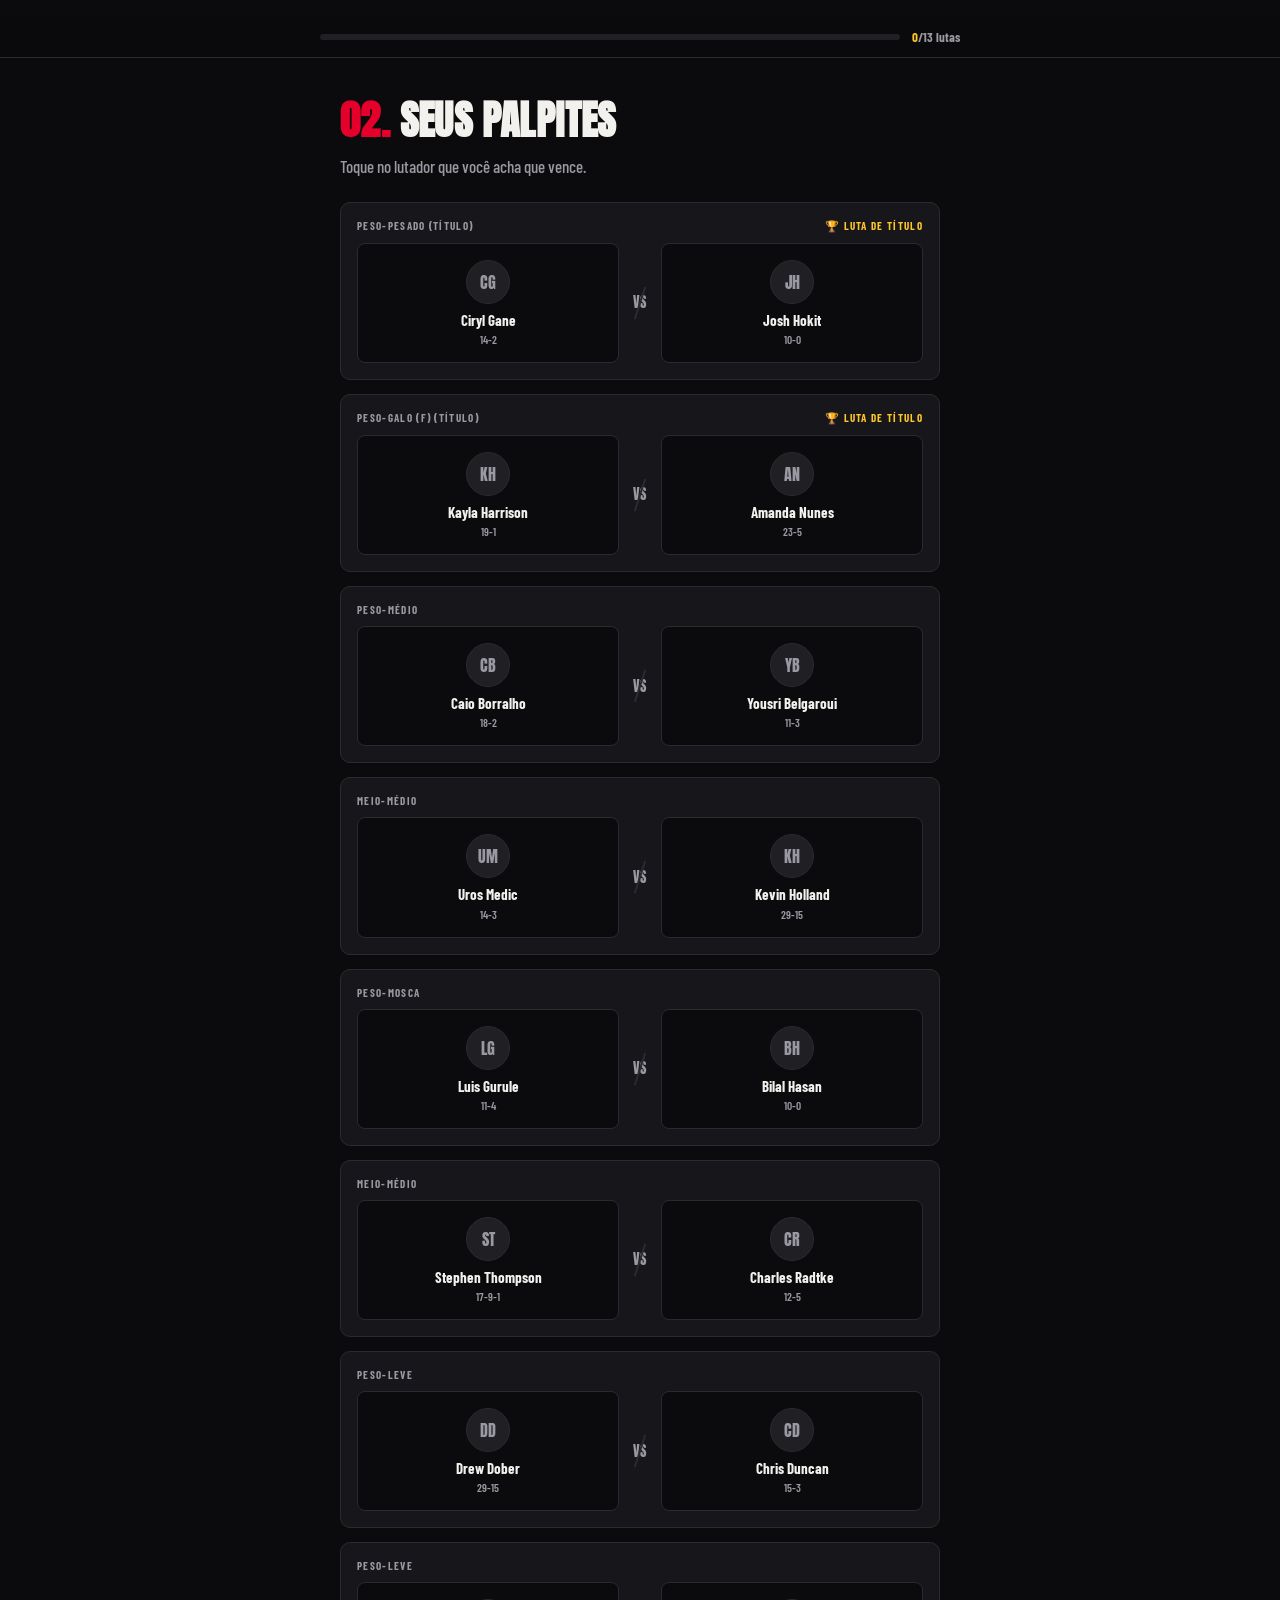
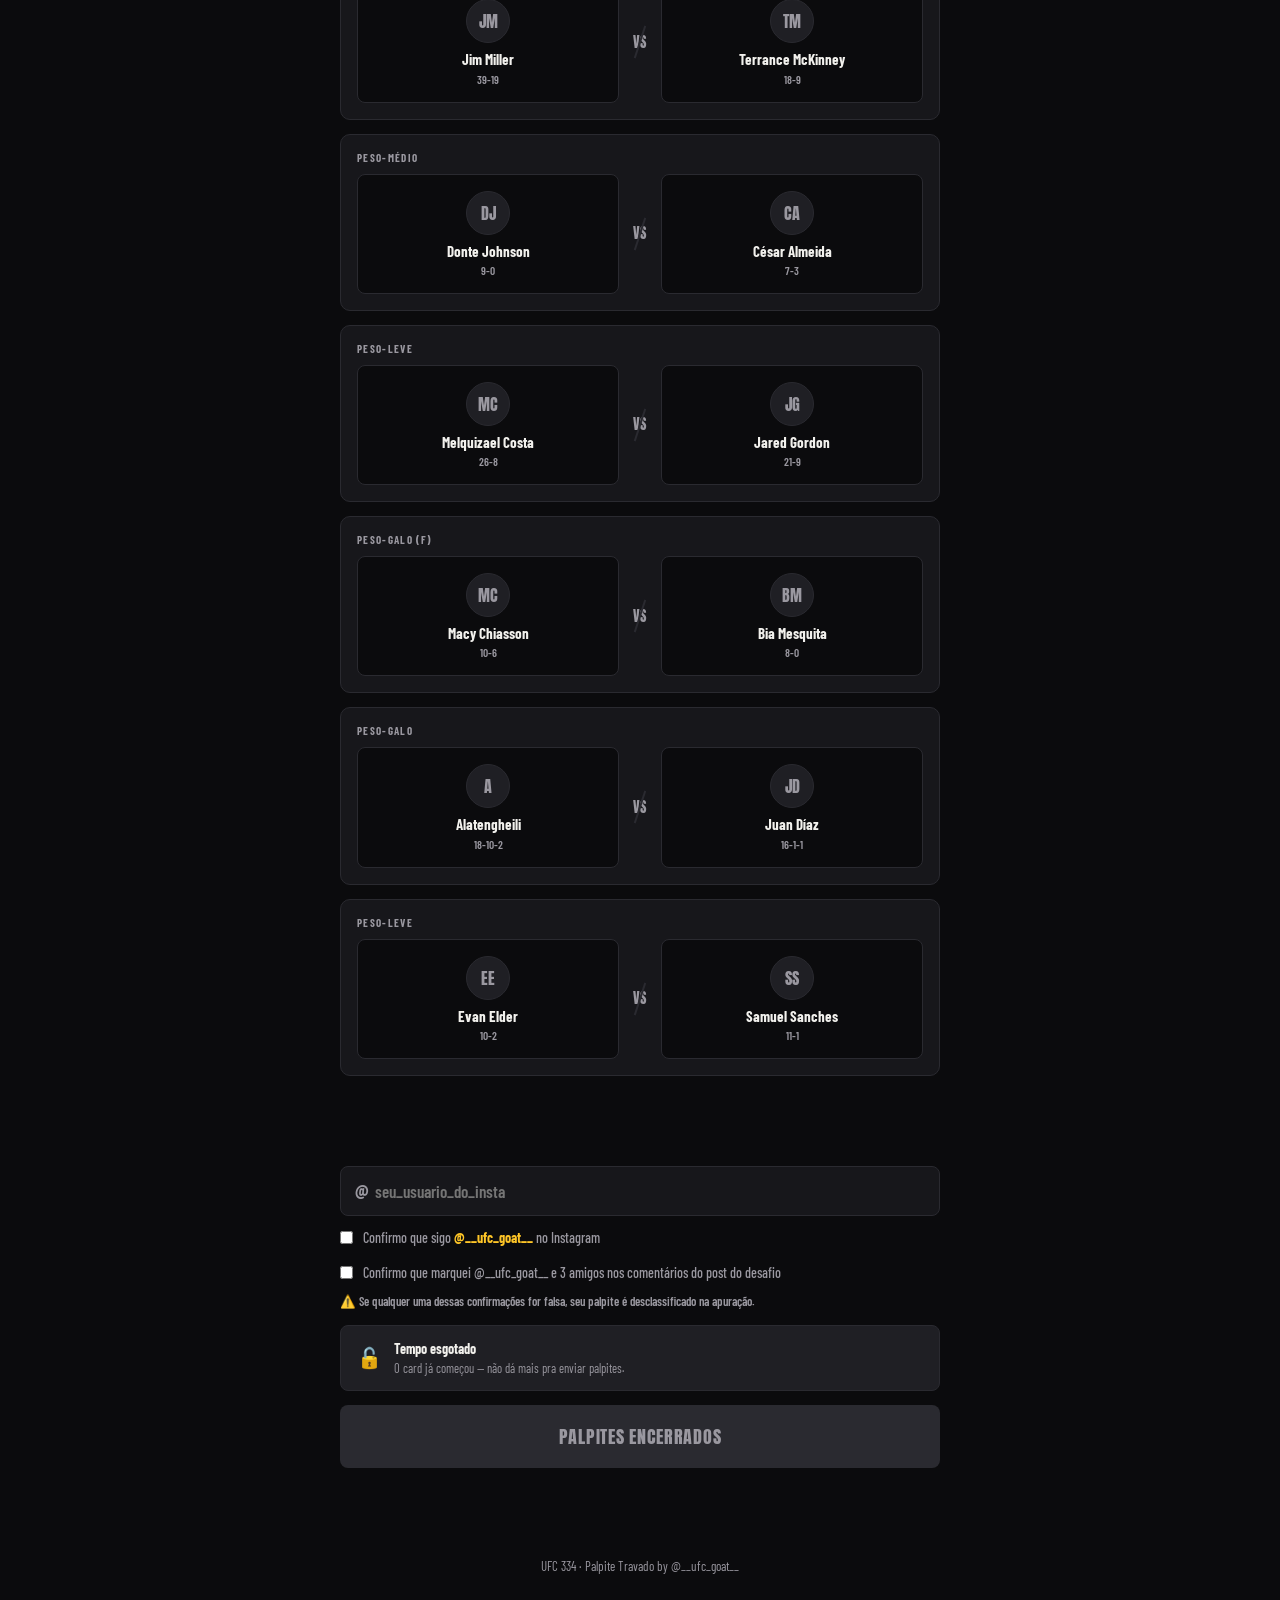
==== commit 87a51959: "ufc 334" ====
--- a/index.html
+++ b/index.html
@@ -3,7 +3,7 @@
 <head>
 <meta charset="UTF-8">
 <meta name="viewport" content="width=device-width, initial-scale=1.0">
-<title>UFC Fight Night — Palpite Travado</title>
+<title>UFC 334 — Palpite Travado</title>
 <link rel="preconnect" href="https://fonts.googleapis.com">
 <link href="https://fonts.googleapis.com/css2?family=Anton&family=Barlow+Condensed:wght@400;500;600;700&family=Space+Mono:wght@400;700&display=swap" rel="stylesheet">
 <link rel="stylesheet" href="style.css">
@@ -99,7 +99,7 @@
 </section>
 
 <footer>
-  UFC Fight Night · Palpite Travado by @__ufc_goat__
+  UFC 334 · Palpite Travado by @__ufc_goat__
 </footer>
 
 <div class="admin-panel" id="adminPanel">
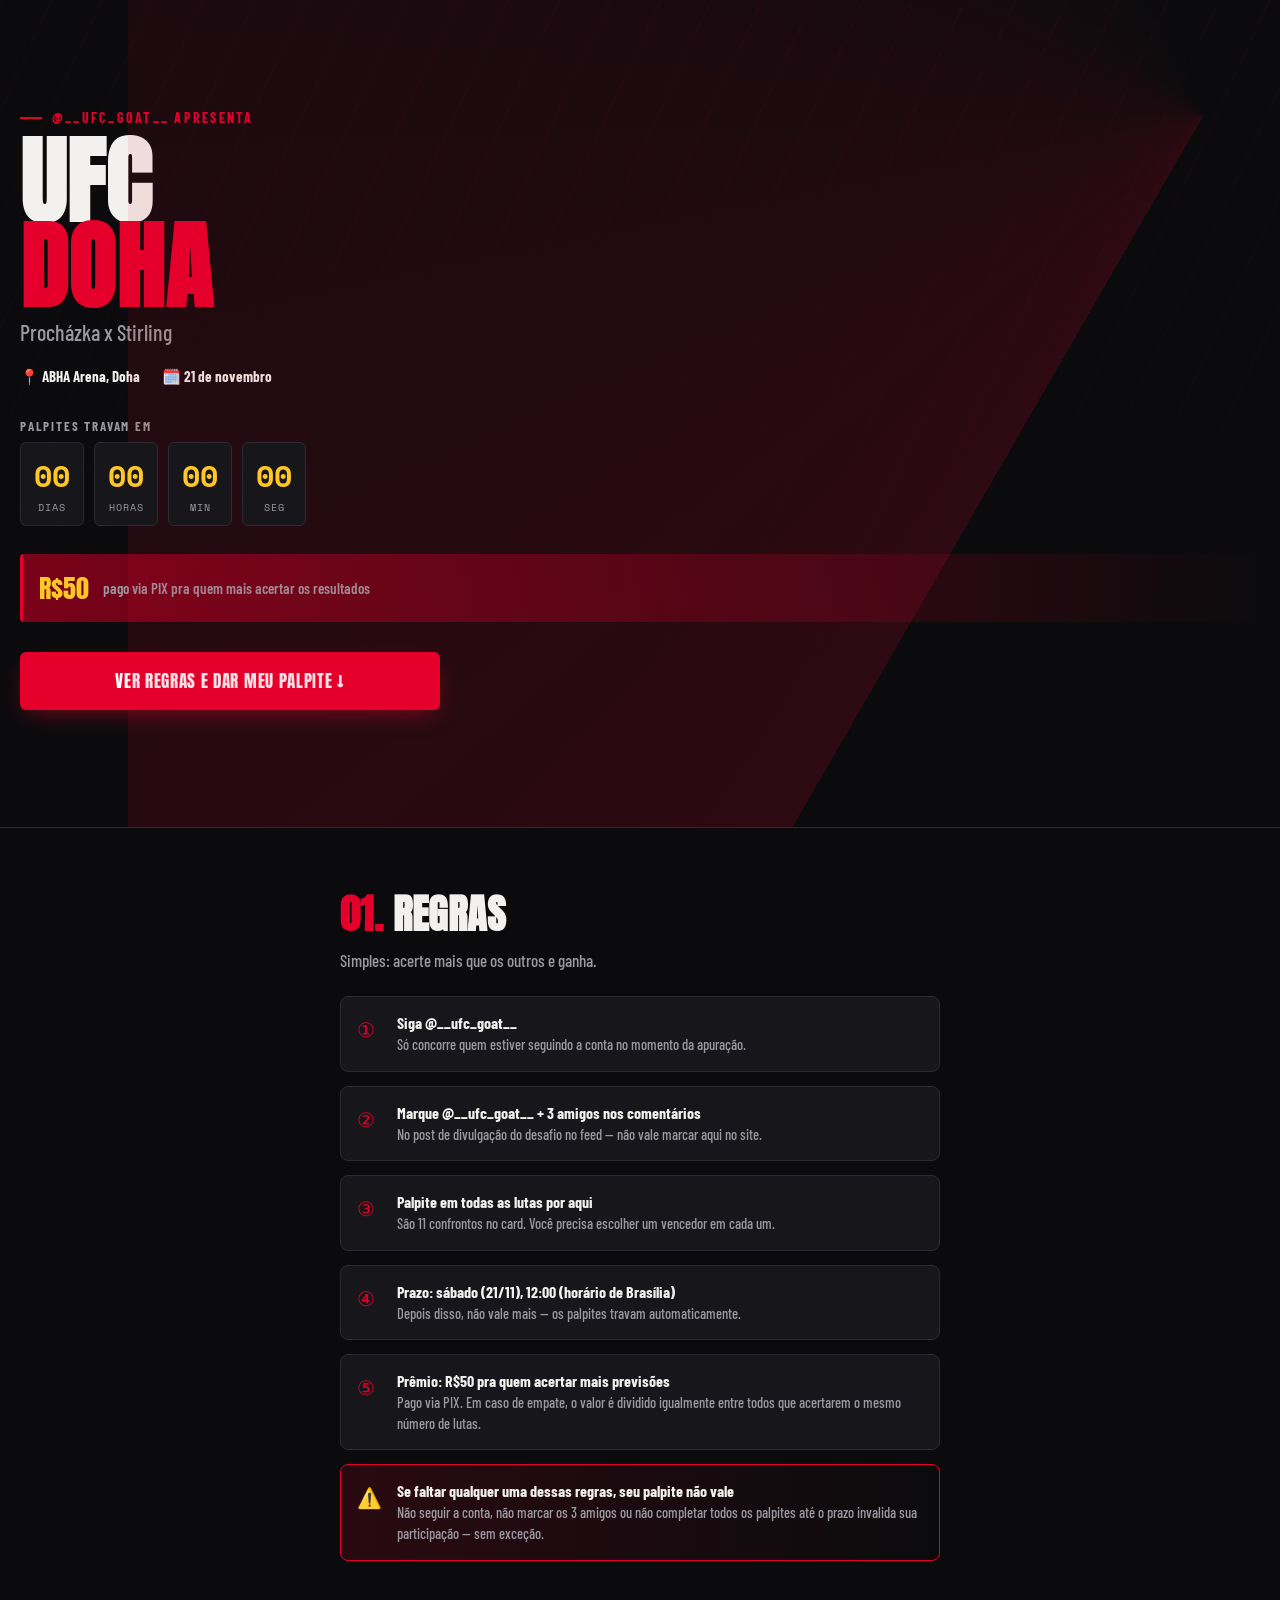
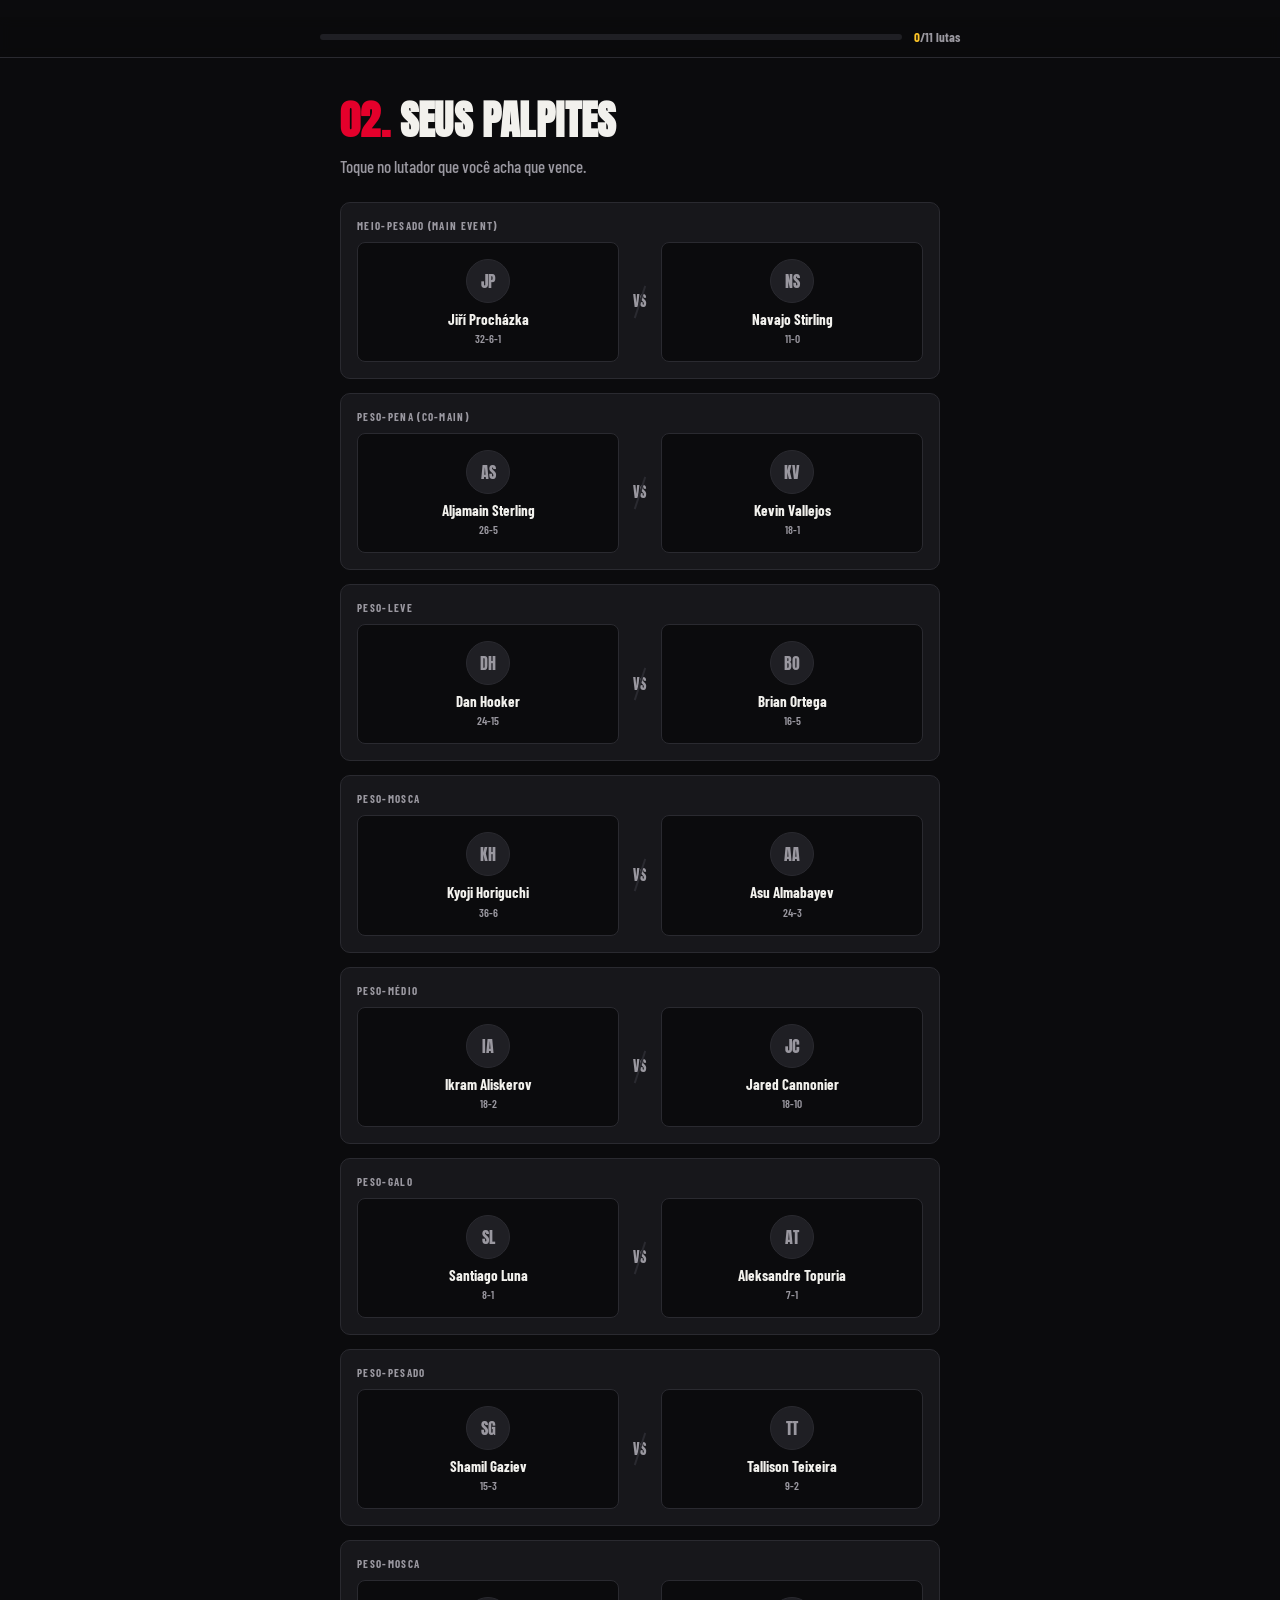
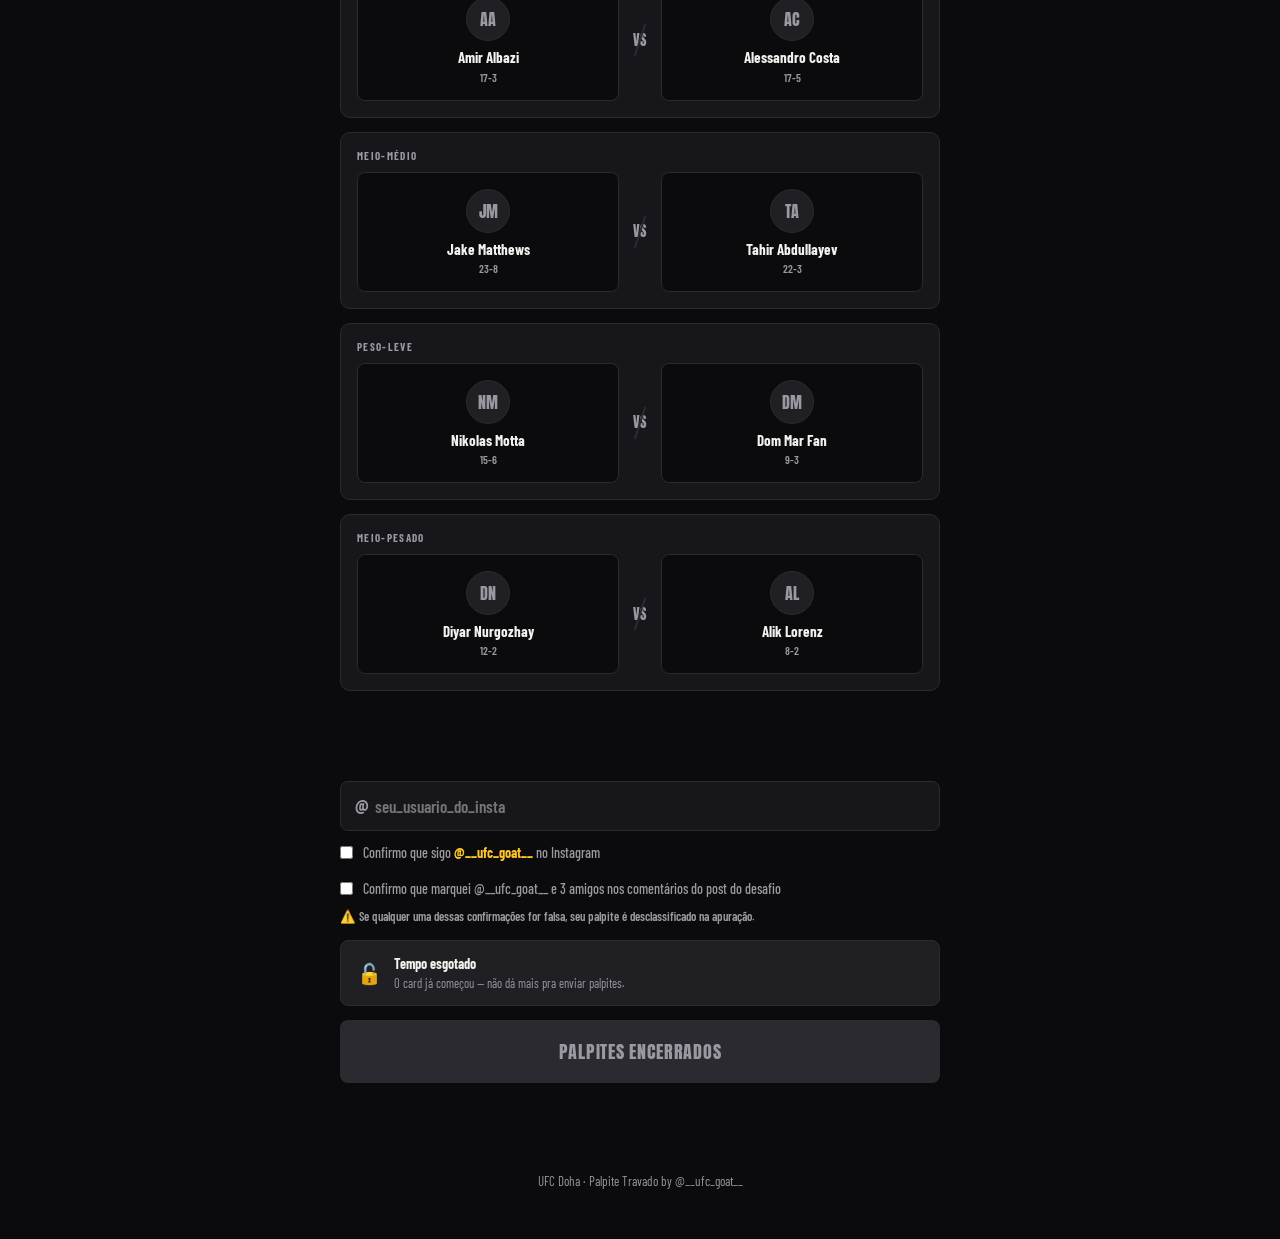
==== commit 9a15aeb6: "ufc doha 2" ====
--- a/index.html
+++ b/index.html
@@ -3,7 +3,7 @@
 <head>
 <meta charset="UTF-8">
 <meta name="viewport" content="width=device-width, initial-scale=1.0">
-<title>UFC 334 — Palpite Travado</title>
+<title>UFC Doha — Palpite Travado</title>
 <link rel="preconnect" href="https://fonts.googleapis.com">
 <link href="https://fonts.googleapis.com/css2?family=Anton&family=Barlow+Condensed:wght@400;500;600;700&family=Space+Mono:wght@400;700&display=swap" rel="stylesheet">
 <link rel="stylesheet" href="style.css">
@@ -99,7 +99,7 @@
 </section>
 
 <footer>
-  UFC 334 · Palpite Travado by @__ufc_goat__
+  UFC Doha · Palpite Travado by @__ufc_goat__
 </footer>
 
 <div class="admin-panel" id="adminPanel">
